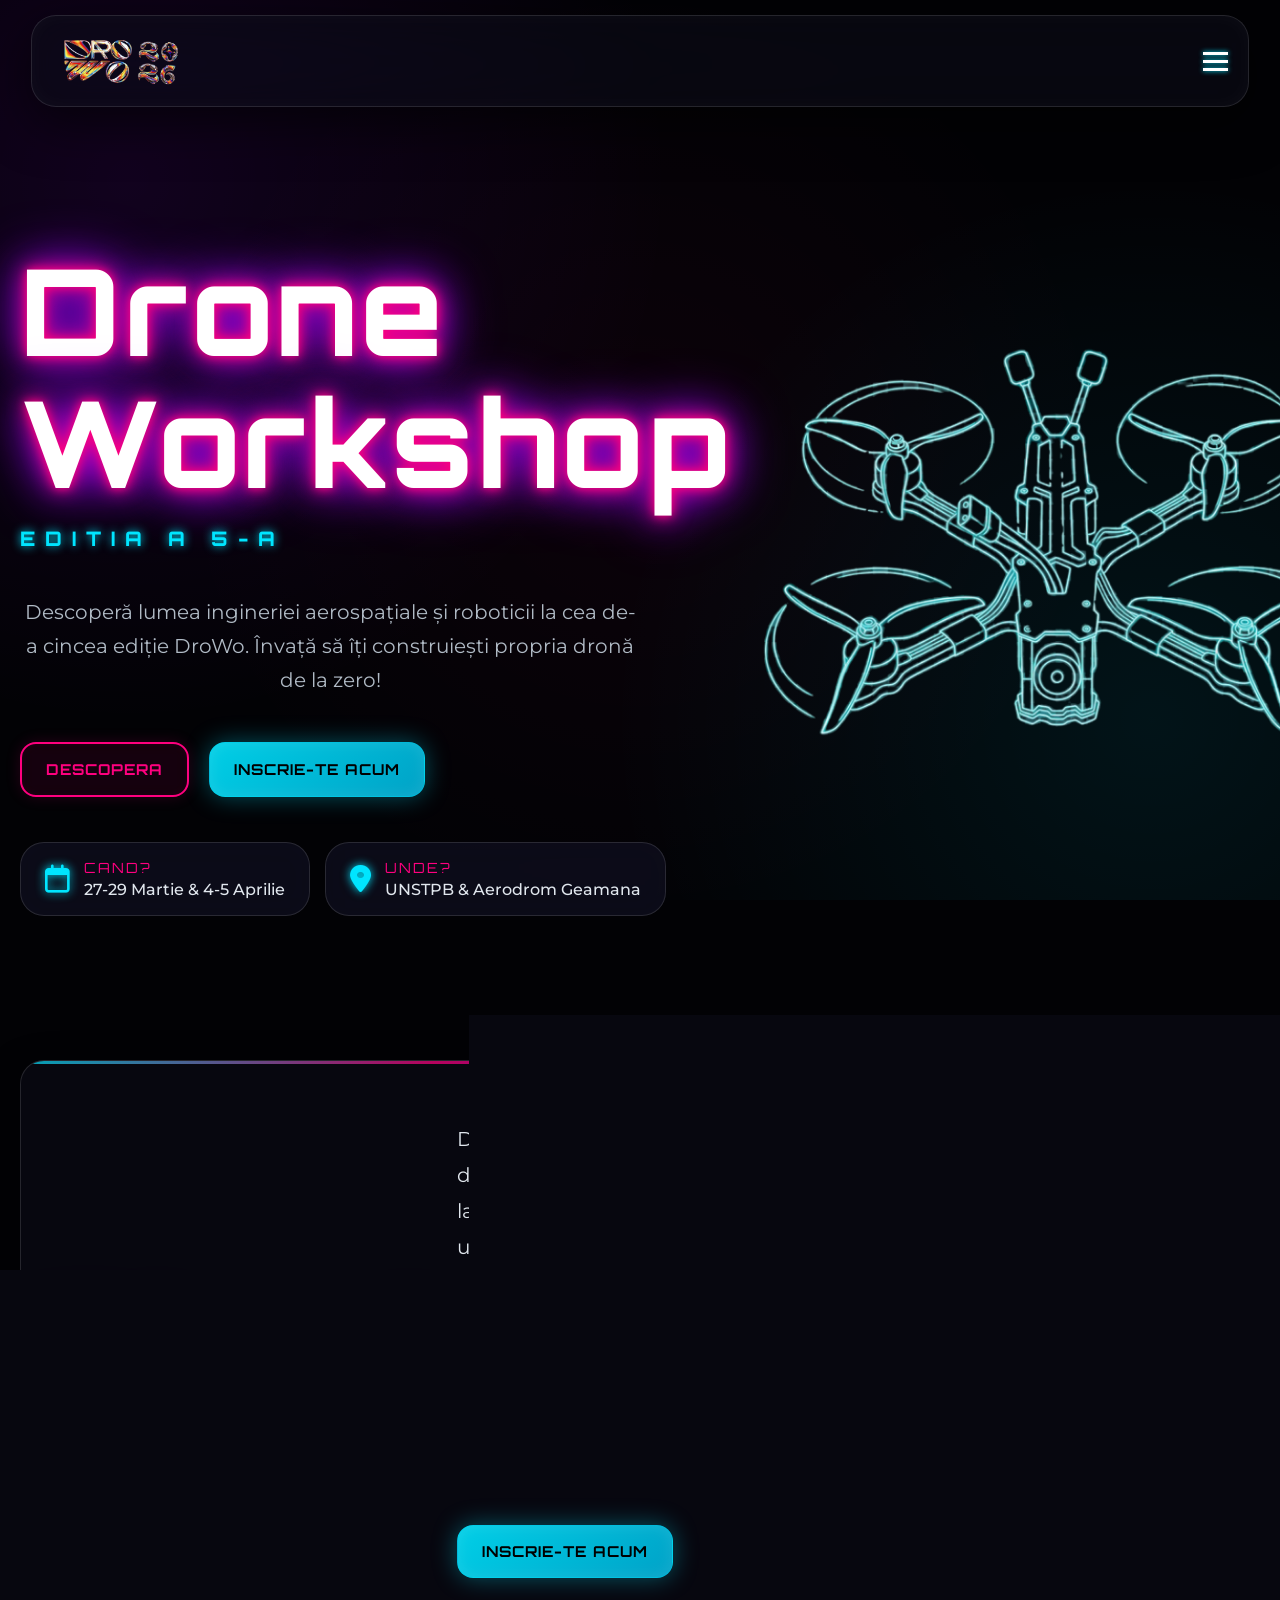
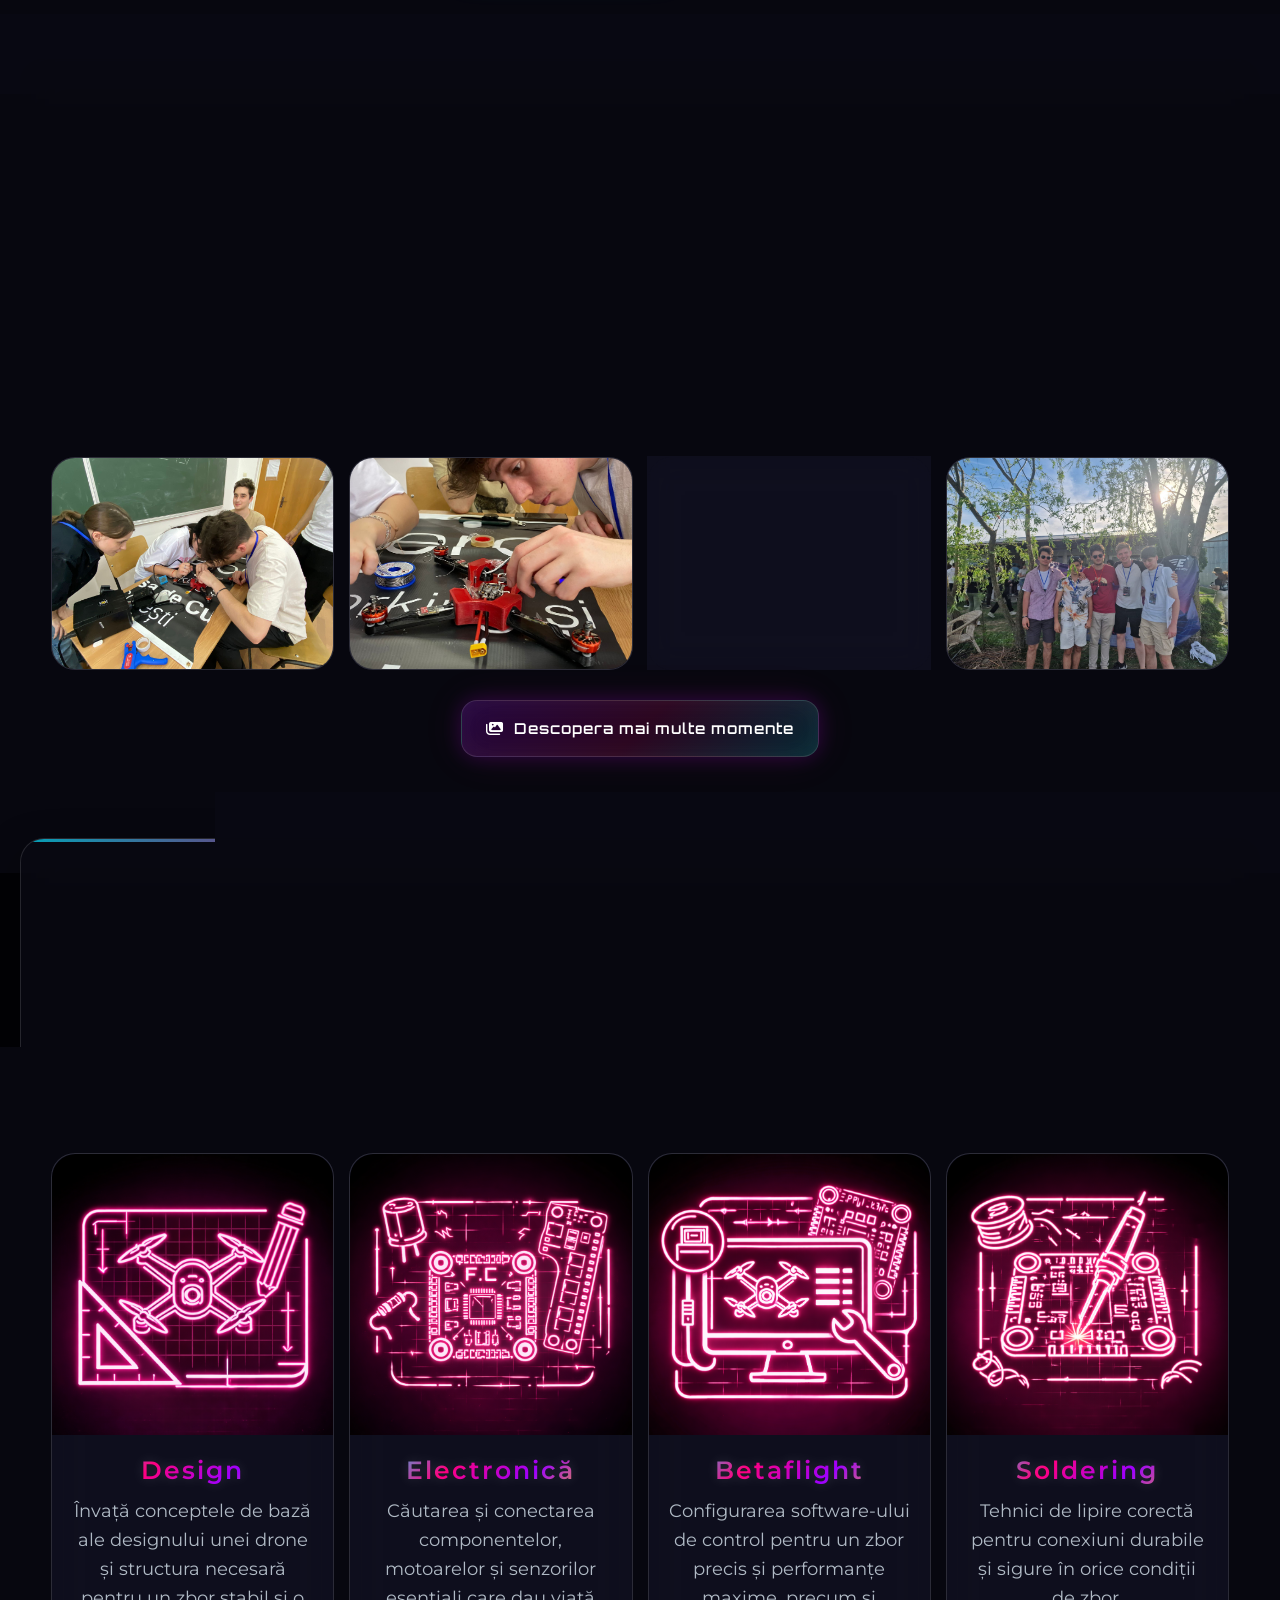
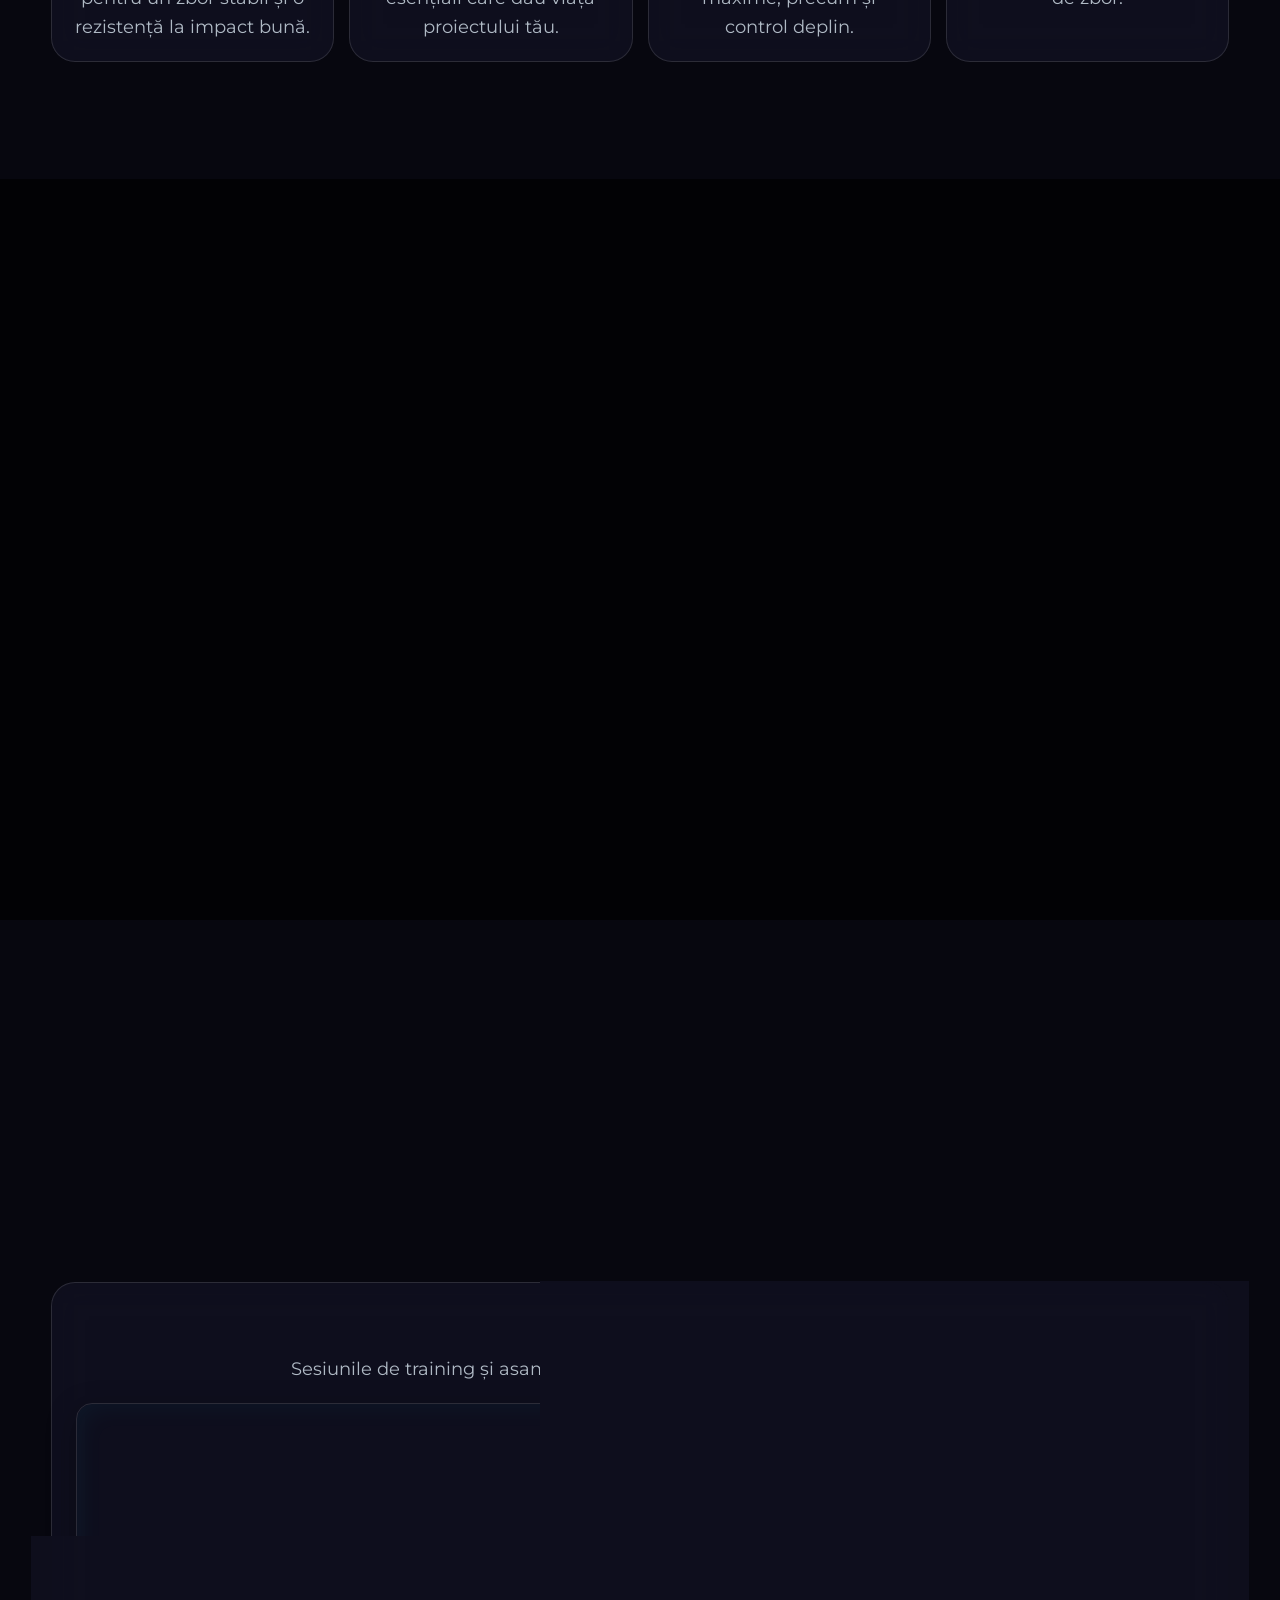
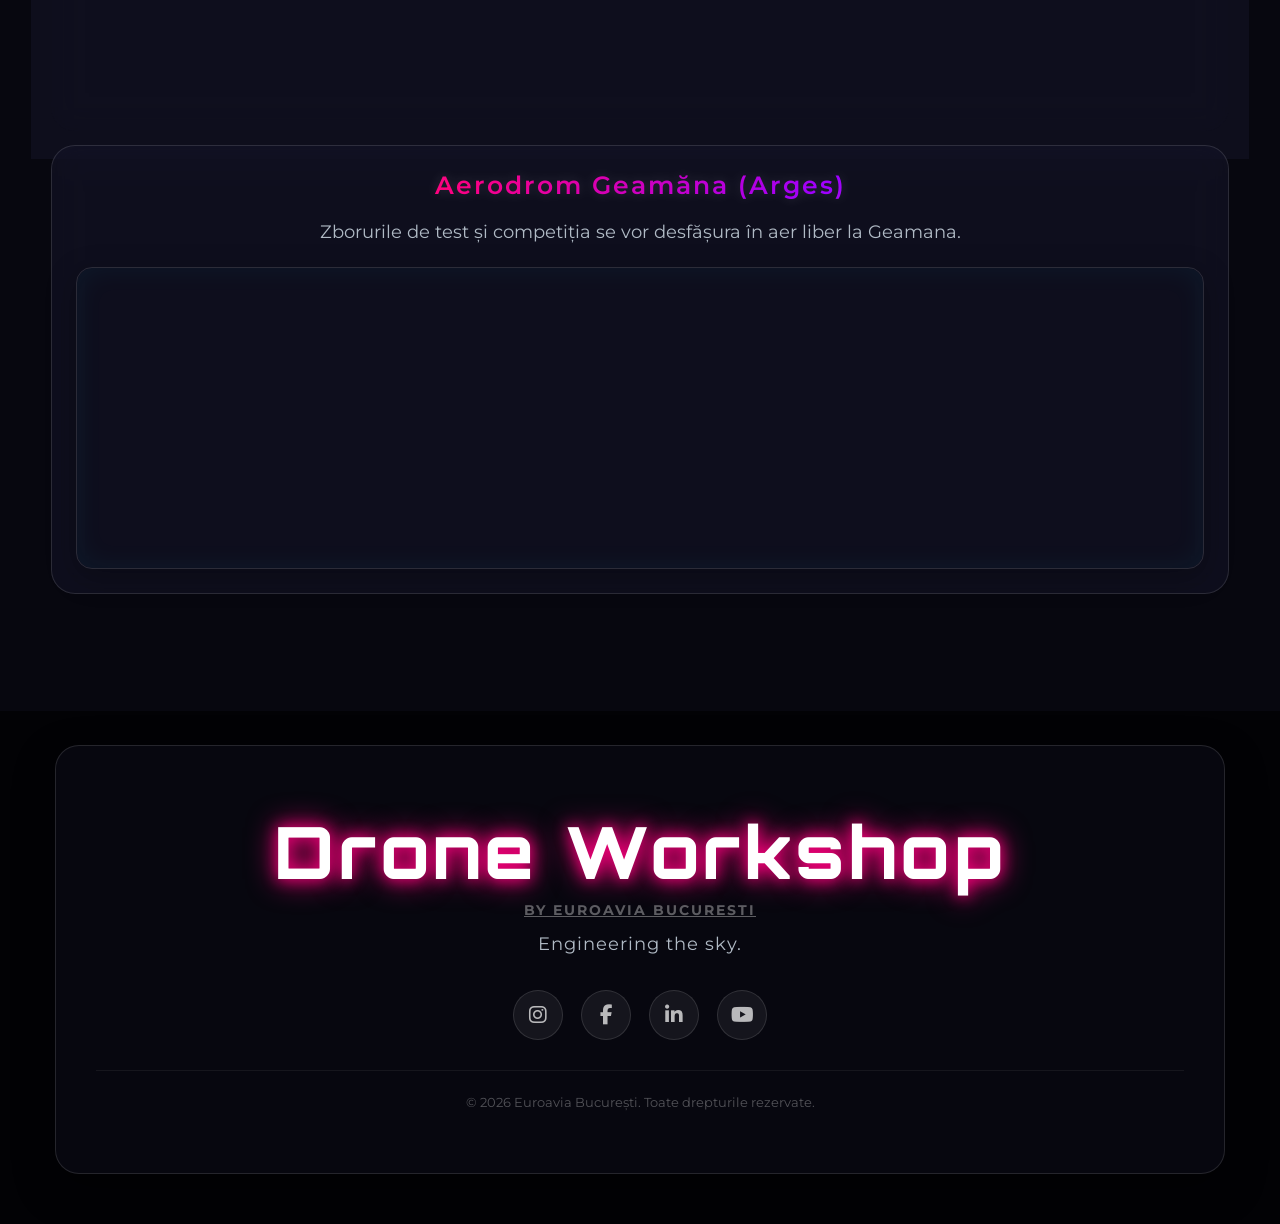
==== index.html @ 9f547050 "Landing page design touch-ups, added new gallery page, completed with images and current logo." ====
<!DOCTYPE html>
<html lang="ro">

<head>
    <meta charset="UTF-8">
    <meta name="viewport" content="width=device-width, initial-scale=1.0">
    <title>Drone Workshop 2026</title>
    <link rel="icon" type="image/png" href="images/Logo.svg">
    <meta name="description"
        content="DroWo 2026 — Cea de-a 5-a ediție a Drone Workshop by Euroavia București. Construiește-ți propria dronă!">
    <!-- Fonts -->
    <link rel="preconnect" href="https://fonts.googleapis.com">
    <link rel="preconnect" href="https://fonts.gstatic.com" crossorigin>
    <link
        href="https://fonts.googleapis.com/css2?family=Montserrat:wght@400;500;600;700&family=Orbitron:wght@400;700&display=swap"
        rel="stylesheet">
    <link href="https://fonts.cdnfonts.com/css/neoncity-script" rel="stylesheet">
    <!-- Font Awesome for social icons -->
    <link rel="stylesheet" href="https://cdnjs.cloudflare.com/ajax/libs/font-awesome/6.5.1/css/all.min.css">
    <link rel="stylesheet" href="stil.css">
</head>

<body>
    <header class="header-fix">
        <div class="container-header">
            <a href="/" class="logo-link">
                <img src="images/Logo.svg" alt="logo" class="logo-img">
            </a>

            <div class="menu-toggle" id="mobile-menu">
                <span class="bar"></span>
                <span class="bar"></span>
                <span class="bar"></span>
            </div>

            <nav class="nav-container nav-right">
                <a href="#about" class="nav-btn">About</a>
                <a href="/gallery" class="nav-btn">Galerie</a>
                <a href="#training" class="nav-btn">Trainings</a>
                <a href="#faq" class="nav-btn">FAQ</a>
                <a href="/login.html" class="btn-login">Înscrie-te</a>
            </nav>
        </div>
    </header>

    <!-- 1. Hero -->
    <section id="home" class="hero-section hero-full-bleed">
        <div class="hero-content">
            <h1 class="neon-text">Drone Workshop <span class="edition">editia a 5-a</span>
            </h1>
            <p class="hero-desc">Descoperă lumea ingineriei aerospațiale și roboticii la cea de-a cincea ediție
                DroWo. Învață să îți construiești propria dronă de la zero!</p>
            <div class="hero-btns">
                <a href="#about" class="btn-outline">DESCOPERA</a>
                <a href="#register" class="btn-neon">INSCRIE-TE ACUM</a>
                <section class="info-strip" style="margin-top: 25px; justify-content: flex-start; padding: 0;">
                    <div class="info-item glass-pod">
                        <i class="fa-regular fa-calendar"></i>
                        <div class="info-text">
                            <span class="label">CAND?</span>
                            <span class="value">27-29 Martie & 4-5 Aprilie</span>
                        </div>
                    </div>
                    <div class="info-item glass-pod">
                        <i class="fa-solid fa-location-dot"></i>
                        <div class="info-text">
                            <span class="label">UNDE?</span>
                            <span class="value">UNSTPB & Aerodrom Geamana</span>
                        </div>
                    </div>
                </section>
            </div>
            <!-- Move info-strip here -->

        </div>
        <div class="hero-visual">
            <div class="drone-neon-sketch">
                <img src="images/drone_neon_outline.png" alt="Drone Sketch" class="neon-img hero-img-custom">
            </div>
        </div>
    </section>

    <main class="content-wrapper">

        <!-- ABOUT -->
        <section id="about" class="section glass-card hidden-section" style="text-align: left;">
            <div class="about-flex" style="align-items: center;">
                <div class="about-title-side"
                    style="flex: 1; min-width: 300px; display: flex; flex-direction: column; justify-content: center; align-items: center; text-align: center; padding: 20px 0px;">
                    <h1 class="neon-title" style="text-align: center; margin-bottom: 0px;">About</h1>
                    <h2
                        style="font-family: 'Montserrat', sans-serif; color: var(--neon-pink); font-size: 28px; font-weight: 300; letter-spacing: 2px; text-transform: uppercase; margin-top: -30px; text-align: center; text-shadow: 0 0 8px rgba(255, 0, 127, 0.8), 0 0 16px rgba(255, 0, 127, 0.4);">
                        Drone Workshop</h2>
                </div>
                <div class="about-content" style="flex: 2; text-align: left;">
                    <p style="text-align: left;">Drone Workshop (DroWo) este un workshop destinat studenților dornici să
                        descopere noi pasiuni în
                        domeniul
                        ingineriei robotice și aerospațiale. Suntem la <strong>a 5-a ediție</strong> a acestui eveniment
                        care a început în 2021, și dorim sa oferim un nou set de cunoștințe și experiențe din domeniul
                        ingineriei robotice și aerospațiale.</p>
                    <p style="text-align: left;">Punem accent pe construcția de drone proprii, de agrement, oferind
                        participanților o experiență
                        practică directă și interactivă.</p>
                    <p style="text-align: left;">Alatură-te ediției a 5-a a DroWo și descoperă noi pasiuni și hobby-uri,
                        sau perfecționează-le pe
                        cele deja existente!</p>
                    <div class="about-action" style="margin-top: 40px; text-align: left;">
                        <a href="#register" class="btn-neon">INSCRIE-TE ACUM</a>
                    </div>
                </div>
            </div>
        </section>

        <!-- GALERIE FOTO -->
        <section id="galerie" class="section">
            <h1 class="neon-title" style="margin-bottom: 5px;">Galerie Foto</h1>
            <p style="margin-top: 5px; margin-bottom: 30px;">Câteva momente din edițiile trecute ale Drone Workshop, ce
                surprind vibe-ul evenimentului și a participanților din fiecare an.</p>
            <div class="gallery-preview">
                <div class="gallery-grid">
                    <div class="gallery-item glass-pod">
                        <img src="gallery/gallery/WhatsApp Image 2026-03-05 at 18.55.15 (1).jpeg" alt="DroWo Moment 1">
                    </div>
                    <div class="gallery-item glass-pod">
                        <img src="gallery/gallery/WhatsApp Image 2026-03-05 at 18.55.16.jpeg" alt="DroWo Moment 2">
                    </div>
                    <div class="gallery-item glass-pod">
                        <img src="gallery/gallery/WhatsApp Image 2026-03-05 at 18.55.35.jpeg" alt="DroWo Moment 3">
                    </div>
                    <div class="gallery-item glass-pod">
                        <img src="gallery/gallery/WhatsApp Image 2026-03-05 at 18.55.54.jpeg" alt="DroWo Moment 4">
                    </div>
                </div>
                <div class="gallery-action">
                    <a href="/gallery" class="btn-glass"><i class="fa-solid fa-images"></i> Descopera mai multe
                        momente</a>
                </div>
            </div>
        </section>

        <!-- TRAINING -->
        <section id="training" class="section">
            <h1 class="neon-title">Trainings</h1>
            <div class="training-cards">
                <div class="card glass-pod">
                    <img src="trainings/design-bg.png" alt="Design" class="card-img">
                    <div class="card-body">
                        <h3 class="card-title">Design</h3>
                        <p>Învață conceptele de bază ale designului unei drone și structura necesară pentru un zbor
                            stabil și o rezistență la impact bună.</p>
                    </div>
                </div>
                <div class="card glass-pod">
                    <img src="trainings/electronics-bg.png" alt="Electronică" class="card-img">
                    <div class="card-body">
                        <h3 class="card-title">Electronică</h3>
                        <p>Căutarea și conectarea componentelor, motoarelor și senzorilor esențiali care dau viață
                            proiectului tău.
                        </p>
                    </div>
                </div>
                <div class="card glass-pod">
                    <img src="trainings/betaflight-bg.png" alt="Software" class="card-img">
                    <div class="card-body">
                        <h3 class="card-title">Betaflight</h3>
                        <p>Configurarea software-ului de control pentru un zbor precis și performanțe maxime, precum și
                            control deplin.</p>
                    </div>
                </div>
                <div class="card glass-pod">
                    <img src="trainings/soldering-bg.png" alt="Soldering" class="card-img">
                    <div class="card-body">
                        <h3 class="card-title">Soldering</h3>
                        <p>Tehnici de lipire corectă pentru conexiuni durabile și sigure în orice condiții de zbor.</p>
                    </div>
                </div>
            </div>
        </section>

        <!-- FAQ -->
        <section id="faq" class="section">
            <h1 class="neon-title">FAQ</h1>
            <div class="faq-container">
                <div class="faq-pod glass-pod">
                    <details>
                        <summary>În ce constă Drone Workshop?</summary>
                        <div class="faq-content">Este un eveniment studențesc unde înveți să asamblezi, configurezi și
                            să zbori propria dronă FPV. Îmbină cunoștințe esențiale de robotică, electronică, precum și
                            structură și design, într-un
                            proiect practic și interactiv.</div>
                    </details>
                </div>
                <div class="faq-pod glass-pod">
                    <details>
                        <summary>Cine poate participa?</summary>
                        <div class="faq-content">Orice student poate participa la Drone Workshop, din orice facultate.
                        </div>
                    </details>
                </div>
                <div class="faq-pod glass-pod">
                    <details>
                        <summary>Ce nivel de experiență tehnică este necesar?</summary>
                        <div class="faq-content">Nu este necesară experiență prealabilă. Trainerii noștri te vor ghida
                            pas cu pas.</div>
                    </details>
                </div>
                <div class="faq-pod glass-pod">
                    <details>
                        <summary>Ce vom face la eveniment?</summary>
                        <div class="faq-content">Vom avea sesiuni de training teoretic, asamblare practică și sesiuni de
                            zbor outdoor.</div>
                    </details>
                </div>
                <div class="faq-pod glass-pod">
                    <details>
                        <summary>Cum vor fi premiate echipele?</summary>
                        <div class="faq-content">Echipele vor fi evaluate pe baza performanței dronei și a abilităților
                            de zbor în concursul final.</div>
                    </details>
                </div>
                <div class="faq-pod glass-pod">
                    <details>
                        <summary>Când se ține?</summary>
                        <div class="faq-content">Ediția a 5-a va avea loc în weekend-ul 27-29 martie 2026, și weekend-ul
                            4-5 aprilie 2026.</div>
                    </details>
                </div>
            </div>
        </section>

        <!-- LOCATIE -->
        <section id="locatie" class="section">
            <h1 class="neon-title">Locatie</h1>
            <div class="location-grid">
                <div class="location-card glass-pod">
                    <h3 class="card-title-location">UNSTPB</h3>
                    <p>Sesiunile de training și asamblare vor avea loc în cadrul campusului UNSTPB.</p>
                    <div class="iframe-wrapper">
                        <iframe
                            src="https://www.google.com/maps/embed?pb=!1m18!1m12!1m3!1d2848.734699423751!2d26.049863!3d44.43860399999999!2m3!1f0!2f0!3f0!3m2!1i1024!2i768!4f13.1!3m3!1m2!1s0x40b201ea132d5141%3A0xf5d5aecb94fa6dc7!2sNational%20University%20of%20Science%20and%20Technology%20POLITEHNICA%20Bucharest!5e0!3m2!1sen!2sro!4v1773241894123!5m2!1sen!2sro"
                            width="100%" height="300" allowfullscreen="" loading="lazy"></iframe>
                    </div>
                </div>
                <div class="location-card glass-pod">
                    <h3 class="card-title-location">Aerodrom Geamăna (Arges)</h3>
                    <p>Zborurile de test și competiția se vor desfășura în aer liber la Geamana.</p>
                    <div class="iframe-wrapper">
                        <iframe
                            src="https://www.google.com/maps/embed?pb=!1m18!1m12!1m3!1d2830.2461052686235!2d24.889904176579!3d44.81655067641679!2m3!1f0!2f0!3f0!3m2!1i1024!2i768!4f13.1!3m3!1m2!1s0x40b2bd2cad60cd79%3A0x8b9e5010980d441f!2sAerodromul%20Geam%C4%83na!5e0!3m2!1sen!2sro!4v1773241950864!5m2!1sen!2sro"
                            width="100%" height="300" allowfullscreen="" loading="lazy"></iframe>
                    </div>
                </div>
            </div>
        </section>

        <!-- SPONSORI -->
        <section id="sponsori" class="section" style="display: none;">
            <h1 class="neon-title">Sponsori si Parteneri</h1>
            <div class="sponsor-grid">
                <a href="https://example.com" target="_blank" class="sponsor-card glass-pod">
                    <img src="https://via.placeholder.com/160x90/0a0a14/ff007f?text=Logo+1" alt="Sponsor 1"
                        class="sponsor-logo">
                    <span class="sponsor-name">Sponsor Platinum</span>
                </a>
                <a href="https://example.com" target="_blank" class="sponsor-card glass-pod">
                    <img src="https://via.placeholder.com/160x90/0a0a14/00e5ff?text=Logo+2" alt="Sponsor 2"
                        class="sponsor-logo">
                    <span class="sponsor-name">Sponsor Gold</span>
                </a>
                <a href="https://example.com" target="_blank" class="sponsor-card glass-pod">
                    <img src="https://via.placeholder.com/160x90/0a0a14/9d00ff?text=Logo+3" alt="Sponsor 3"
                        class="sponsor-logo">
                    <span class="sponsor-name">Sponsor Silver 1</span>
                </a>
                <a href="https://example.com" target="_blank" class="sponsor-card glass-pod">
                    <img src="https://via.placeholder.com/160x90/0a0a14/ffcc00?text=Logo+4" alt="Sponsor 4"
                        class="sponsor-logo">
                    <span class="sponsor-name">Sponsor Silver 2</span>
                </a>
                <a href="https://example.com" target="_blank" class="sponsor-card glass-pod">
                    <img src="https://via.placeholder.com/160x90/0a0a14/ff007f?text=Logo+5" alt="Sponsor 5"
                        class="sponsor-logo">
                    <span class="sponsor-name">Sponsor Silver 3</span>
                </a>
            </div>
        </section>
    </main>

    <footer class="footer-glass">
        <div class="footer-content">
            <div class="footer-logo">
                <div class="footer-title-wrapper">
                    <h2 class="cursive-neon">Drone Workshop</h2>
                    <a href="https://euroavia-bucuresti.ro/" target="_blank" class="by-euroavia">by Euroavia
                        Bucuresti</a>
                </div>
                <p>Engineering the sky.</p>
            </div>
            <div class="footer-socials">
                <a href="https://www.instagram.com/euroavia_bucuresti/" target="_blank" class="social-icon"
                    aria-label="Instagram">
                    <i class="fa-brands fa-instagram"></i>
                </a>
                <a href="https://www.facebook.com/euroavia.bucuresti" target="_blank" class="social-icon"
                    aria-label="Facebook">
                    <i class="fa-brands fa-facebook-f"></i>
                </a>
                <a href="https://www.linkedin.com/company/euroavia-bucure%C8%99ti/" target="_blank" class="social-icon"
                    aria-label="LinkedIn">
                    <i class="fa-brands fa-linkedin-in"></i>
                </a>
                <a href="https://www.youtube.com/@euroaviabucuresti" target="_blank" class="social-icon"
                    aria-label="YouTube">
                    <i class="fa-brands fa-youtube"></i>
                </a>
            </div>
            <div class="footer-copyright">
                <p>&copy; 2026 Euroavia București. Toate drepturile rezervate.</p>
            </div>
        </div>
    </footer>

    <script>
        // --- BURGER MENU LOGIC ---
        const menuBtn = document.querySelector('#mobile-menu');
        const navContainer = document.querySelector('.nav-container');

        menuBtn.addEventListener('click', () => {
            menuBtn.classList.toggle('is-active');
            navContainer.classList.toggle('active');
        });

        // Închidere meniu la click pe link
        document.querySelectorAll('.nav-container a').forEach(link => {
            link.addEventListener('click', () => {
                menuBtn.classList.remove('is-active');
                navContainer.classList.remove('active');
            });
        });

        // --- CUSTOM SMOOTH SCROLL ---
        document.querySelectorAll('a[href^="#"]').forEach(anchor => {
            anchor.addEventListener('click', function (e) {
                const targetId = this.getAttribute('href');
                const targetElement = document.querySelector(targetId);
                if (targetElement) {
                    e.preventDefault();
                    const headerOffset = 100;
                    const elementPosition = targetElement.getBoundingClientRect().top;
                    const offsetPosition = elementPosition + window.pageYOffset - headerOffset;
                    window.scrollTo({ top: offsetPosition, behavior: 'smooth' });
                }
            });
        });

        // --- DOMCONTENTLOADED EFFECTS ---
        document.addEventListener('DOMContentLoaded', () => {
            const sections = document.querySelectorAll('.section');
            sections.forEach(sec => sec.classList.add('hidden-section'));

            const observer = new IntersectionObserver((entries) => {
                entries.forEach(entry => {
                    if (entry.isIntersecting) {
                        entry.target.classList.add('visible');
                    }
                });
            }, { threshold: 0.1 });

            sections.forEach(sec => observer.observe(sec));
        });

        // --- HANDLE HASH NAVIGATION FROM OTHER PAGES ---
        window.addEventListener('load', () => {
            if (window.location.hash) {
                const targetElement = document.querySelector(window.location.hash);
                if (targetElement) {
                    setTimeout(() => {
                        const headerOffset = 100;
                        const elementPosition = targetElement.getBoundingClientRect().top;
                        const offsetPosition = elementPosition + window.pageYOffset - headerOffset;
                        window.scrollTo({ top: offsetPosition, behavior: 'smooth' });
                        // Remove hash from URL
                        history.replaceState(null, null, window.location.pathname + window.location.search);
                    }, 100);
                }
            }
        });
    </script>
</body>

</html>
---- stil.css ----
/* =============================================
   DROWO 2026 — NEON SCRIPT & GLASSMORPHISM
   ============================================= */

/* --- DESIGN TOKENS --- */
:root {
    --bg-black: #020205;
    --neon-pink: #ff007f;
    --neon-blue: #00e5ff;
    --neon-purple: #9d00ff;
    --neon-gold: #ffcc00;
    --glass-bg: rgba(10, 10, 20, 0.72);
    --glass-bg-light: rgba(20, 20, 40, 0.55);
    --glass-border: rgba(255, 255, 255, 0.12);
    --glass-border-hover: rgba(255, 255, 255, 0.25);
    --chrome-gradient: linear-gradient(135deg, #00e5ff, #ff007f, #9d00ff, #ffcc00);
    --radius-lg: 24px;
    --radius-md: 16px;
    --radius-sm: 12px;
    --transition: 0.35s cubic-bezier(0.4, 0, 0.2, 1);
}

/* --- RESET & BASE --- */
html {
    scroll-behavior: auto;
}

body {
    font-family: 'Montserrat', sans-serif;
    background: var(--bg-black);
    background-image:
        radial-gradient(circle at 10% 20%, rgba(157, 0, 255, 0.1) 0%, transparent 40%),
        radial-gradient(circle at 90% 80%, rgba(0, 229, 255, 0.08) 0%, transparent 40%),
        radial-gradient(circle at 50% 50%, rgba(255, 0, 127, 0.04) 0%, transparent 60%);
    background-attachment: fixed;
    margin: 0;
    padding-top: 100px;
    color: #e0e6ed;
    overflow-x: hidden;
    min-height: 100vh;
    text-align: center;
}

/* =============================================
   TYPOGRAPHY — NEONCITY SCRIPT TITLES
   ============================================= */
h1,
.neon-title,
.cursive-neon {
    font-family: 'NEONCITY Script', 'Orbitron', sans-serif;
    font-weight: 800;
    text-transform: none;
    text-align: center;
    letter-spacing: 3px;
}

h3,
.card-title {
    font-family: 'Montserrat', sans-serif;
    font-weight: 600;
    text-align: center;
    letter-spacing: 2px;
}

h3,
.card-title-location {
    font-family: 'Montserrat', sans-serif;
    font-weight: 600;
    text-align: center;
    letter-spacing: 2px;
}

p {
    font-family: 'Montserrat', sans-serif;
    line-height: 1.7;
    text-align: center;
}

.neon-text {
    font-size: 120px;
    color: #fff;
    text-shadow:
        0 0 10px var(--neon-pink),
        0 0 20px var(--neon-pink),
        0 0 40px var(--neon-purple),
        0 0 60px var(--neon-purple);
    margin-bottom: 25px;
    line-height: 1.1;
    text-align: left;
    letter-spacing: 4px;
}

.edition {
    display: block;
    font-family: 'Orbitron', sans-serif;
    font-size: 20px;
    letter-spacing: 10px;
    text-transform: uppercase;
    color: var(--neon-blue);
    text-shadow: 0 0 10px var(--neon-blue);
    margin-top: 20px;
}

.hero-date-place {
    display: block;
    font-family: 'Montserrat', sans-serif;
    font-size: 22px;
    font-weight: 500;
    color: #e0e6ed;
    letter-spacing: 2px;
    margin-top: 15px;
    text-shadow: 0 0 5px rgba(255, 255, 255, 0.4);
}

.neon-title {
    font-size: 120px;
    color: #fff;
    text-shadow:
        0 0 10px var(--neon-pink),
        0 0 20px var(--neon-pink),
        0 0 40px var(--neon-purple),
        0 0 60px var(--neon-purple);
    margin-bottom: 25px;
    letter-spacing: 4px;
}

.gallery-title {
    font-size: 180px;
}

/* =============================================
   FLOATING NAVBAR
   ============================================= */
.header-fix {
    position: fixed;
    top: 15px;
    left: 50%;
    transform: translateX(-50%);
    width: 95%;
    max-width: 1400px;
    background: var(--glass-bg);
    backdrop-filter: blur(25px) saturate(200%);
    -webkit-backdrop-filter: blur(25px) saturate(200%);
    border: 1px solid var(--glass-border);
    border-radius: 25px;
    z-index: 1001;
    height: 80px;
    display: flex;
    align-items: center;
    box-shadow:
        0 15px 50px rgba(0, 0, 0, 0.6),
        inset 0 0 20px rgba(255, 255, 255, 0.03);
}

.container-header {
    width: 100%;
    padding: 0 50px;
    display: flex;
    justify-content: space-between;
    align-items: center;
    position: relative;
    box-sizing: border-box;
}

.nav-container {
    display: flex;
    gap: 40px;
    align-items: center;
    justify-content: flex-end;
}

.logo-link {
    display: flex;
    align-items: center;
    z-index: 1006;
}

.logo-img {
    height: 80px;
    transition: var(--transition);
}

.logo-link:hover .logo-img {
    filter: drop-shadow(0 0 10px rgba(255, 255, 255, 0.5));
}

.nav-container a {
    text-decoration: none;
    font-family: 'Montserrat', sans-serif;
    font-size: 18px;
    font-weight: 500;
    letter-spacing: 1px;
    text-transform: uppercase;
    transition: var(--transition);
}

.nav-container a.nav-btn {
    color: #fff;
    text-shadow:
        0 0 8px var(--neon-pink),
        0 0 15px var(--neon-pink),
        0 0 25px var(--neon-purple);
}

.nav-container a.nav-btn:hover {
    color: #fff;
    text-shadow:
        0 0 10px var(--neon-pink),
        0 0 20px var(--neon-pink),
        0 0 35px var(--neon-purple),
        0 0 50px var(--neon-purple);
}

.btn-login {
    background: rgba(255, 255, 255, 0.1);
    color: #fff !important;
    padding: 10px 24px;
    border: 1px solid rgba(255, 255, 255, 0.6);
    border-radius: var(--radius-sm);
    box-shadow: 0 0 10px rgba(255, 255, 255, 0.3);
}

.btn-login:hover {
    background: rgba(255, 255, 255, 0.2);
    box-shadow: 0 0 20px rgba(255, 255, 255, 0.8), inset 0 0 10px rgba(255, 255, 255, 0.4);
}

/* =============================================
   CONTENT WRAPPER
   ============================================= */
.content-wrapper {
    max-width: 1550px;
    margin: 0 auto;
    padding: 20px;
}

/* =============================================
   SECTION — GLASS BASE
   ============================================= */
.section {
    padding: 40px 30px;
    margin-bottom: 40px;
    background: var(--glass-bg);
    backdrop-filter: blur(20px);
    border: 1px solid var(--glass-border);
    border-radius: 24px;
    box-shadow: 0 15px 40px rgba(0, 0, 0, 0.4);
    position: relative;
    overflow: hidden;
    text-align: center;
}

.section p {
    font-size: 20px;
    line-height: 1.8;
}

.section::before {
    content: '';
    position: absolute;
    top: 0;
    left: 0;
    width: 100%;
    height: 3px;
    background: var(--chrome-gradient);
    opacity: 0.7;
}

/* =============================================
   GLASS POD — REUSABLE COMPONENT
   ============================================= */
.glass-pod {
    background: var(--glass-bg-light);
    backdrop-filter: blur(16px);
    -webkit-backdrop-filter: blur(16px);
    border: 1px solid var(--glass-border);
    border-radius: var(--radius-lg);
    transition: var(--transition);
}

.glass-pod:hover {
    border-color: var(--glass-border-hover);
    box-shadow: 0 12px 40px rgba(0, 0, 0, 0.4);
    transform: translateY(-4px);
}

/* =============================================
   HERO SECTION
   ============================================= */
.hero-section {
    display: flex;
    align-items: stretch;
    justify-content: space-between;
    min-height: 100vh;
    padding: 0 20px;
    gap: 40px;
    margin-bottom: 40px;
    background: none;
    border: none;
    box-shadow: none;
    backdrop-filter: none;
}

#gallery-hero {

    min-height: 50vh;
    padding-top: 30px;
    padding-bottom: 100px;
    margin-bottom: 0px;
}

.hero-full-bleed {
    padding-left: max(20px, calc((100vw - 1550px) / 2 + 20px));
    padding-right: 0;
    max-width: 100vw;
    box-sizing: border-box;
    overflow: visible;
}

.hero-full-bleed .hero-content {
    flex: 1;
    max-width: 750px;
    display: flex;
    flex-direction: column;
    justify-content: center;
}

.hero-full-bleed .hero-visual {
    flex: 1;
    display: flex;
    justify-content: center;
    align-items: center;
}

.hero-content {
    text-align: left;
}

.hero-desc {
    font-size: 20px;
    color: #b0bac5;
    margin-bottom: 45px;
    max-width: 620px;
    line-height: 1.7;
}

.hero-visual {
    flex-shrink: 0;
}

.drone-neon-sketch {
    width: 100%;
    height: 100%;
}

.neon-img,
.glass-img {
    max-width: 100%;
    border-radius: var(--radius-lg);
    border: 1px solid var(--glass-border);
    box-shadow: 0 10px 40px rgba(0, 0, 0, 0.5);
}

.hero-img-custom {
    width: 100%;
    max-width: none;
    height: 100%;
    object-fit: contain;
    object-position: right center;
    border: none;
    box-shadow: none;
    background: transparent;
    transform: scale(1.15) translateX(5%);
    transition: var(--transition);
}

.hero-btns {
    display: flex;
    gap: 20px;
    flex-wrap: wrap;
}

/* =============================================
   BUTTONS — GLASS EFFECTS
   ============================================= */
.btn-neon {
    display: inline-flex;
    align-items: center;
    gap: 8px;
    text-decoration: none;
    background: linear-gradient(135deg, rgba(0, 229, 255, 0.9), rgba(0, 180, 220, 0.9));
    color: #000;
    padding: 16px 24px;
    border-radius: var(--radius-md);
    font-family: 'Orbitron', sans-serif;
    font-weight: 700;
    font-size: 15px;
    letter-spacing: 1px;
    backdrop-filter: blur(10px);
    border: 1px solid rgba(0, 229, 255, 0.3);
    box-shadow:
        0 0 25px rgba(0, 229, 255, 0.35),
        inset 0 0 15px rgba(255, 255, 255, 0.1);
    transition: var(--transition);
    cursor: pointer;
    position: relative;
    overflow: hidden;
}

.btn-neon::before {
    content: '';
    position: absolute;
    top: 0;
    left: -100%;
    width: 100%;
    height: 100%;
    background: linear-gradient(90deg, transparent, rgba(255, 255, 255, 0.2), transparent);
    transition: 0.6s;
}

.btn-neon:hover::before {
    left: 100%;
}

.btn-neon:hover {
    transform: translateY(-3px) scale(1.03);
    box-shadow:
        0 0 40px rgba(0, 229, 255, 0.5),
        0 0 80px rgba(0, 229, 255, 0.2),
        inset 0 0 20px rgba(255, 255, 255, 0.15);
}

.btn-outline {
    display: inline-flex;
    align-items: center;
    gap: 8px;
    text-decoration: none;
    background: rgba(255, 0, 127, 0.08);
    border: 2px solid var(--neon-pink);
    color: var(--neon-pink);
    padding: 16px 24px;
    border-radius: var(--radius-md);
    font-family: 'Orbitron', sans-serif;
    font-weight: 700;
    font-size: 15px;
    letter-spacing: 1px;
    backdrop-filter: blur(10px);
    box-shadow:
        0 0 15px rgba(255, 0, 127, 0.15),
        inset 0 0 10px rgba(255, 0, 127, 0.05);
    transition: var(--transition);
    cursor: pointer;
    position: relative;
    overflow: hidden;
}

.btn-outline::before {
    content: '';
    position: absolute;
    top: 0;
    left: -100%;
    width: 100%;
    height: 100%;
    background: linear-gradient(90deg, transparent, rgba(255, 255, 255, 0.15), transparent);
    transition: 0.6s;
}

.btn-outline:hover::before {
    left: 100%;
}

.btn-outline:hover {
    background: rgba(255, 0, 127, 0.18);
    transform: translateY(-3px) scale(1.03);
    box-shadow:
        0 0 30px rgba(255, 0, 127, 0.35),
        0 0 60px rgba(255, 0, 127, 0.15),
        inset 0 0 15px rgba(255, 0, 127, 0.1);
}

/* "Descoperă mai multe momente" — FEATURED glass button */
.btn-glass {
    display: inline-flex;
    align-items: center;
    gap: 10px;
    text-decoration: none;
    background: linear-gradient(135deg, rgba(157, 0, 255, 0.2), rgba(255, 0, 127, 0.15), rgba(0, 229, 255, 0.15));
    color: #fff;
    padding: 18px 24px;
    border-radius: var(--radius-md);
    font-family: 'Orbitron', sans-serif;
    font-weight: 600;
    font-size: 15px;
    letter-spacing: 1px;
    backdrop-filter: blur(20px);
    -webkit-backdrop-filter: blur(20px);
    border: 1px solid rgba(255, 255, 255, 0.15);
    box-shadow:
        0 0 20px rgba(157, 0, 255, 0.2),
        0 0 40px rgba(255, 0, 127, 0.1),
        inset 0 0 25px rgba(255, 255, 255, 0.06);
    transition: var(--transition);
    cursor: pointer;
    position: relative;
    overflow: hidden;
}

.btn-glass::before {
    content: '';
    position: absolute;
    top: 0;
    left: -100%;
    width: 100%;
    height: 100%;
    background: linear-gradient(90deg, transparent, rgba(255, 255, 255, 0.1), transparent);
    transition: 0.6s;
}

.btn-glass:hover::before {
    left: 100%;
}

.btn-glass:hover {
    transform: translateY(-4px) scale(1.04);
    border-color: rgba(255, 255, 255, 0.3);
    box-shadow:
        0 0 35px rgba(157, 0, 255, 0.4),
        0 0 70px rgba(255, 0, 127, 0.2),
        0 15px 40px rgba(0, 0, 0, 0.3),
        inset 0 0 30px rgba(255, 255, 255, 0.08);
    text-shadow: 0 0 10px rgba(255, 255, 255, 0.3);
}

/* =============================================
   INFO STRIP (DATE & LOCATION)
   ============================================= */
.info-strip {
    display: flex;
    justify-content: center;
    gap: 15px;
    padding: 0 15px;
    margin-bottom: 40px;
    flex-wrap: wrap;
}

.info-item {
    display: flex;
    align-items: center;
    gap: 14px;
    padding: 16px 24px;
    min-width: 240px;
}

.info-item i {
    font-size: 28px;
    color: var(--neon-blue);
    text-shadow: 0 0 10px var(--neon-blue);
}

.info-text {
    display: flex;
    flex-direction: column;
}

.info-text .label {
    font-family: 'Hastron FREE', 'Orbitron', sans-serif;
    font-size: 14px;
    color: var(--neon-pink);
    letter-spacing: 2px;
    margin-bottom: 4px;
}

.info-text .value {
    font-family: 'Montserrat', sans-serif;
    font-size: 16px;
    color: #e0e6ed;
    font-weight: 500;
}

/* =============================================
   ABOUT SECTION
   ============================================= */
.about-flex {
    display: flex;
    gap: 20px;
    align-items: center;
    flex-wrap: wrap;
}

.about-content {
    flex: 0 0 calc(50% - 10px);
    text-align: left;
}

.about-image {
    flex: 0 0 calc(50% - 10px);
    max-width: 100%;
}

.about-image img {
    width: 100%;
    border-radius: var(--radius-lg);
    border: 1px solid var(--glass-border);
    box-shadow: 0 10px 40px rgba(0, 0, 0, 0.4);
}

/* =============================================
   GALLERY
   ============================================= */
.gallery-grid {
    display: flex;
    flex-wrap: wrap;
    justify-content: center;
    gap: 15px;
    margin-bottom: 30px;
}

.gallery-item {
    overflow: hidden;
    aspect-ratio: 4/3;
    flex: 1 1 250px;
    max-width: 100%;
}

.gallery-item img {
    width: 100%;
    height: 100%;
    object-fit: cover;
    display: block;
    transition: var(--transition);
}

.gallery-item:hover img {
    transform: scale(1.06);
}

.gallery-action {
    text-align: center;
    margin-top: 30px;
}

/* =============================================
   TRAINING CARDS
   ============================================= */
.training-cards {
    display: flex;
    flex-wrap: wrap;
    justify-content: center;
    gap: 15px;
}

.card {
    overflow: hidden;
    display: flex;
    flex-direction: column;
    flex: 1 1 250px;
    max-width: 100%;
}

.card-img {
    width: 100%;
    height: auto;
    aspect-ratio: 1 / 1;
    object-fit: cover;
    display: block;
    border-radius: var(--radius-lg) var(--radius-lg) 0 0;
    transition: var(--transition);
}

.card:hover .card-img {
    transform: scale(1.04);
}

.card-body {
    padding: 20px;
    flex: 1;
}

.card-title {
    font-size: 25px;
    color: #fff;
    margin: 0 0 12px 0;
    background: var(--chrome-gradient);
    -webkit-background-clip: text;
    background-clip: text;
    -webkit-text-fill-color: transparent;
    filter: drop-shadow(0 0 6px rgba(255, 255, 255, 0.15));
}


.card-title-location {
    font-size: 25px;
    color: #fff;
    margin: 0 0 12px 0;
    background: var(--chrome-gradient);
    -webkit-background-clip: text;
    background-clip: text;
    -webkit-text-fill-color: transparent;
    filter: drop-shadow(0 0 6px rgba(255, 255, 255, 0.15));
}

.card-body p {
    font-size: 18px;
    color: #b0bac5;
    margin: 0;
    line-height: 1.6;
}

/* =============================================
   FAQ — GLASS PODS ACCORDION
   ============================================= */
.faq-container {
    display: flex;
    flex-direction: column;
    gap: 12px;
}

.faq-pod {
    padding: 0;
    overflow: hidden;
}

.faq-pod details {
    width: 100%;
}

.faq-pod summary {
    padding: 16px 24px;
    font-family: 'Montserrat', sans-serif;
    font-weight: 600;
    font-size: 19px;
    color: #fff;
    cursor: pointer;
    list-style: none;
    display: flex;
    align-items: center;
    justify-content: space-between;
    transition: var(--transition);
    position: relative;
}

.faq-pod summary::-webkit-details-marker {
    display: none;
}

.faq-pod summary::after {
    content: '+';
    font-family: 'Orbitron', sans-serif;
    font-size: 22px;
    color: var(--neon-blue);
    font-weight: 700;
    transition: var(--transition);
    text-shadow: 0 0 8px var(--neon-blue);
    flex-shrink: 0;
    margin-left: 16px;
}

.faq-pod details[open] summary::after {
    content: '−';
    color: var(--neon-pink);
    text-shadow: 0 0 8px var(--neon-pink);
    transform: rotate(180deg);
}

.faq-pod details[open] summary {
    color: var(--neon-blue);
    text-shadow: 0 0 5px rgba(0, 229, 255, 0.3);
    border-bottom: 1px solid rgba(255, 255, 255, 0.06);
}

.faq-content {
    padding: 20px 24px 20px 24px;
    font-size: 18px;
    color: #b0bac5;
    line-height: 1.7;
    text-align: left;
    animation: faqReveal 0.35s ease-out;
}

@keyframes faqReveal {
    from {
        opacity: 0;
        transform: translateY(-8px);
    }

    to {
        opacity: 1;
        transform: translateY(0);
    }
}

.faq-pod summary:hover {
    color: var(--neon-blue);
    text-shadow: 0 0 8px rgba(0, 229, 255, 0.4);
}

/* =============================================
   LOCATION CARDS & IFRAMES
   ============================================= */
.location-grid {
    display: flex;
    flex-wrap: wrap;
    justify-content: center;
    gap: 15px;
}

.location-card {
    flex: 1 1 calc(50% - 15px);
    min-width: calc(50% - 15px);
    padding: 24px;
}

.location-card h3 {
    margin-top: 0;
}

.location-card p {
    color: #b0bac5;
    font-size: 18px;
    margin-bottom: 20px;
    line-height: 1.6;
}

.iframe-wrapper {
    border-radius: var(--radius-md);
    overflow: hidden;
    border: 1px solid var(--glass-border);
    box-shadow: 0 8px 30px rgba(0, 0, 0, 0.3);
    position: relative;
}

.iframe-wrapper iframe {
    display: block;
    border: 0;
    width: 100%;
}

.iframe-wrapper::after {
    content: '';
    position: absolute;
    inset: 0;
    border-radius: var(--radius-md);
    pointer-events: none;
    box-shadow: inset 0 0 30px rgba(0, 229, 255, 0.06);
}

/* =============================================
   SPONSOR CARDS
   ============================================= */
.sponsor-grid {
    display: flex;
    flex-wrap: wrap;
    justify-content: center;
    gap: 24px;
}

.sponsor-card {
    display: flex;
    flex-direction: column;
    align-items: center;
    justify-content: center;
    text-align: center;
    padding: 30px 20px;
    text-decoration: none;
    cursor: pointer;
    flex: 1 1 calc(25% - 24px);
    max-width: 25%;
}

.sponsor-logo {
    max-width: 140px;
    max-height: 80px;
    object-fit: contain;
    margin-bottom: 14px;
    filter: brightness(0.9) contrast(1.1);
    transition: var(--transition);
}

.sponsor-card:hover .sponsor-logo {
    filter: brightness(1.1) contrast(1.15) drop-shadow(0 0 8px rgba(255, 0, 127, 0.3));
}

.sponsor-name {
    font-family: 'Montserrat', sans-serif;
    font-weight: 600;
    font-size: 14px;
    color: rgba(255, 255, 255, 0.7);
    letter-spacing: 0.5px;
    transition: var(--transition);
}

.sponsor-card:hover .sponsor-name {
    color: var(--neon-pink);
    text-shadow: 0 0 8px rgba(255, 0, 127, 0.3);
}

/* =============================================
   FOOTER
   ============================================= */
.footer-glass {
    width: 85%;
    max-width: 1400px;
    margin: 50px auto;
    background: var(--glass-bg);
    backdrop-filter: blur(30px);
    border: 1px solid var(--glass-border);
    border-radius: 24px;
    padding: 60px 40px;
    box-shadow: 0 15px 40px rgba(0, 0, 0, 0.4);
    text-align: center;
}

.footer-content {
    display: flex;
    flex-direction: column;
    gap: 30px;
    align-items: center;
}

.footer-title-wrapper {
    display: flex;
    flex-direction: column;
    align-items: center;
    gap: 5px;
    margin-bottom: 10px;
}

.footer-glass .cursive-neon {
    font-size: 72px;
    color: #fff;
    text-shadow: 0 0 15px var(--neon-pink), 0 0 30px var(--neon-pink);
    margin: 0;
    letter-spacing: 4px;
}

.by-euroavia {
    font-family: 'Montserrat', sans-serif;
    font-weight: 700;
    font-size: 14px;
    text-transform: uppercase;
    color: rgba(255, 255, 255, 0.35);
    letter-spacing: 2px;
}

.footer-logo p {
    font-size: 18px;
    letter-spacing: 1px;
    color: #b0bac5;
    margin: 0;
}

/* Social Icons */
.footer-socials {
    display: flex;
    gap: 18px;
}

.social-icon {
    display: flex;
    align-items: center;
    justify-content: center;
    width: 48px;
    height: 48px;
    border-radius: 50%;
    background: rgba(255, 255, 255, 0.06);
    border: 1px solid var(--glass-border);
    text-decoration: none;
    color: rgba(255, 255, 255, 0.7);
    font-size: 20px;
    transition: var(--transition);
}

.social-icon:hover {
    color: #fff;
    background: rgba(255, 0, 127, 0.2);
    border-color: var(--neon-pink);
    box-shadow: 0 0 20px rgba(255, 0, 127, 0.3);
    transform: translateY(-3px);
}

.footer-copyright {
    padding-top: 20px;
    border-top: 1px solid rgba(255, 255, 255, 0.06);
    width: 100%;
}

.footer-copyright p {
    font-size: 13px;
    color: rgba(255, 255, 255, 0.3);
    margin: 0;
}

/* =============================================
   BURGER MENU
   ============================================= */
.menu-toggle {
    display: none;
    cursor: pointer;
    z-index: 1005;
}

.bar {
    display: block;
    width: 25px;
    height: 3px;
    margin: 5px 0;
    background-color: #fff;
    transition: 0.3s;
    box-shadow: 0 0 5px var(--neon-blue);
}

/* =============================================
   RESPONSIVE — MOBILE
   ============================================= */
@media (max-width: 1300px) {
    .container-header {
        padding: 5px 20px;
        flex-wrap: wrap;
    }

    .menu-toggle {
        display: block;
        margin-top: 0;
    }

    .header-fix {
        height: auto;
        min-height: 80px;
        overflow: hidden;
        transition: var(--transition);
    }

    .nav-container {
        max-height: 0;
        overflow: hidden;
        flex-direction: column;
        width: 100%;
        transition: max-height 0.6s cubic-bezier(0.4, 0, 0.2, 1), padding 0.4s ease;
        padding: 0;
        gap: 20px;
    }

    .nav-container.active {
        max-height: 600px;
        padding: 20px 0 30px;
    }

    /* Burger X animation */
    .menu-toggle.is-active .bar:nth-child(2) {
        opacity: 0;
    }

    .menu-toggle.is-active .bar:nth-child(1) {
        transform: translateY(8px) rotate(45deg);
    }

    .menu-toggle.is-active .bar:nth-child(3) {
        transform: translateY(-8px) rotate(-45deg);
    }
}

@media (max-width: 900px) {
    .section {
        padding: 30px 20px;
        border-radius: var(--radius-md);
        margin-bottom: 30px;
    }

    .hero-section {
        flex-direction: column;
        justify-content: flex-start;
        text-align: center;
        padding: 0;
        margin-bottom: 40px;
        padding-top: 60px;
        gap: 20px;
    }

    .hero-full-bleed {
        padding-left: 0;
        padding-right: 0;
        overflow: visible;
    }

    .hero-content {
        padding: 0 20px;
        flex: none;
    }

    .hero-full-bleed .hero-content {
        max-width: 100%;
    }

    .hero-visual {
        width: 100%;
        flex: 1;
        display: flex;
        align-items: flex-end;
    }

    .hero-full-bleed .hero-visual {
        justify-content: center;
        overflow: visible;
    }

    .drone-neon-sketch {
        width: 100%;
        display: flex;
        justify-content: center;
        position: relative;
    }

    .hero-img-custom {
        max-height: 50vh;
        height: 100%;
        object-fit: contain;
        object-position: bottom center;
        transform: scale(1.1);
        width: 100%;
        max-width: none;
        margin-top: 20px;
    }

    .neon-text {
        font-size: 86px;
    }

    .neon-title {
        font-size: 86px;
    }

    .gallery-title {
        font-size: 80px;
    }

    .about-flex {
        flex-direction: column;
    }

    .about-image {
        max-width: 100%;
    }

    .location-grid {
        grid-template-columns: 1fr;
    }

    .training-cards {
        grid-template-columns: 1fr;
    }

    .gallery-grid {
        grid-template-columns: repeat(2, 1fr);
    }

    .info-strip {
        flex-direction: column;
        padding: 0 20px;
    }

    .footer-glass {
        padding: 50px 30px 40px;
        border-radius: var(--radius-lg);
    }

    .footer-glass .cursive-neon {
        font-size: 42px;
    }

    .btn-glass {
        padding: 14px 30px;
        font-size: 13px;
    }
}

@media (max-width: 500px) {
    .neon-text {
        font-size: 76px;
    }

    .neon-title {
        font-size: 76px;
    }

    .gallery-title {
        font-size: 56px;
    }

    .gallery-grid {
        grid-template-columns: 1fr;
    }

    .sponsor-grid {
        grid-template-columns: repeat(2, 1fr);
    }

    .hero-btns {
        flex-direction: column;
    }

    .btn-neon,
    .btn-outline {
        width: auto;
        text-align: center;
        justify-content: center;
    }
}

/* =============================================
   REVEAL EFFECTS
   ============================================= */
.hidden-section {
    opacity: 0;
    transform: translateY(30px);
    transition: opacity 0.6s ease-out, transform 0.6s ease-out;
}

.hidden-section.visible {
    opacity: 1;
    transform: translateY(0);
}

/* =============================================
   GALLERY HERO CARDS STACK
   ============================================= */
.gallery-cards-stack {
    perspective: 1300px;
    display: flex;
    justify-content: center;
    align-items: center;
    flex: 1;
}

.card-stack {
    position: relative;
    width: 480px;
    height: 600px;
    transform-style: preserve-3d;
}

.stack-img {
    position: absolute;
    top: 0;
    left: 0;
    width: 100%;
    height: 100%;
    object-fit: cover;
    border-radius: var(--radius-lg);
    border: 2px solid var(--glass-border);
    box-shadow: 0 15px 40px rgba(0, 0, 0, 0.6);
    transition: var(--transition);
}

.stack-img.img-1 {
    transform: rotate(-60deg) translateZ(-40px);
    z-index: 1;
}

.stack-img.img-2 {
    transform: rotate(-30deg) translateZ(0px);
    z-index: 2;
}

.stack-img.img-3 {
    transform: rotate(0deg) translateZ(40px);
    z-index: 3;
}

.card-stack:hover .stack-img.img-1 {
    transform: rotate(-70deg) translateX(-40px) translateZ(-40px);
}

.card-stack:hover .stack-img.img-3 {
    transform: rotate(-10deg) translateX(40px) translateZ(40px);
}

@media (max-width: 900px) {
    .card-stack {
        width: 300px;
        height: 400px;
        margin-top: 30px;
    }

    #gallery-hero {
        padding-bottom: 40px;
    }
}

/* =============================================
   LIGHTBOX
   ============================================= */
.lightbox {
    position: fixed;
    top: 0;
    left: 0;
    width: 100%;
    height: 100%;
    background: rgba(2, 2, 5, 0.95);
    backdrop-filter: blur(10px);
    z-index: 9999;
    display: flex;
    justify-content: center;
    align-items: center;
    opacity: 0;
    pointer-events: none;
    transition: opacity 0.4s ease;
}

.lightbox.active {
    opacity: 1;
    pointer-events: auto;
}

.lightbox-content {
    max-width: 90%;
    max-height: 90%;
    border-radius: var(--radius-md);
    box-shadow: 0 0 50px rgba(0, 0, 0, 0.8), 0 0 20px rgba(0, 229, 255, 0.3);
    border: 1px solid var(--glass-border);
    object-fit: contain;
}

.lightbox-close {
    position: absolute;
    top: 30px;
    right: 40px;
    color: #fff;
    font-size: 50px;
    cursor: pointer;
    background: none;
    border: none;
    text-shadow: 0 0 10px var(--neon-pink);
    transition: var(--transition);
    z-index: 10000;
}

.lightbox-close:hover {
    color: var(--neon-pink);
    transform: scale(1.1);
}

.lightbox-nav {
    position: absolute;
    top: 50%;
    transform: translateY(-50%);
    color: #fff;
    font-size: 50px;
    cursor: pointer;
    background: none;
    border: none;
    text-shadow: 0 0 10px var(--neon-blue);
    transition: var(--transition);
    padding: 20px;
    z-index: 10000;
}

.lightbox-nav:hover {
    color: var(--neon-blue);
    transform: translateY(-50%) scale(1.1);
}

@media (max-width: 500px) {
    .logo-img {
        height: 60px;
    }

    .menu-toggle {
        transform: scale(0.75);
        margin: 0;
    }

    .container-header {
        padding: 5px 15px;
    }
}

.lightbox-prev {
    left: 20px;
}

.lightbox-next {
    right: 20px;
}
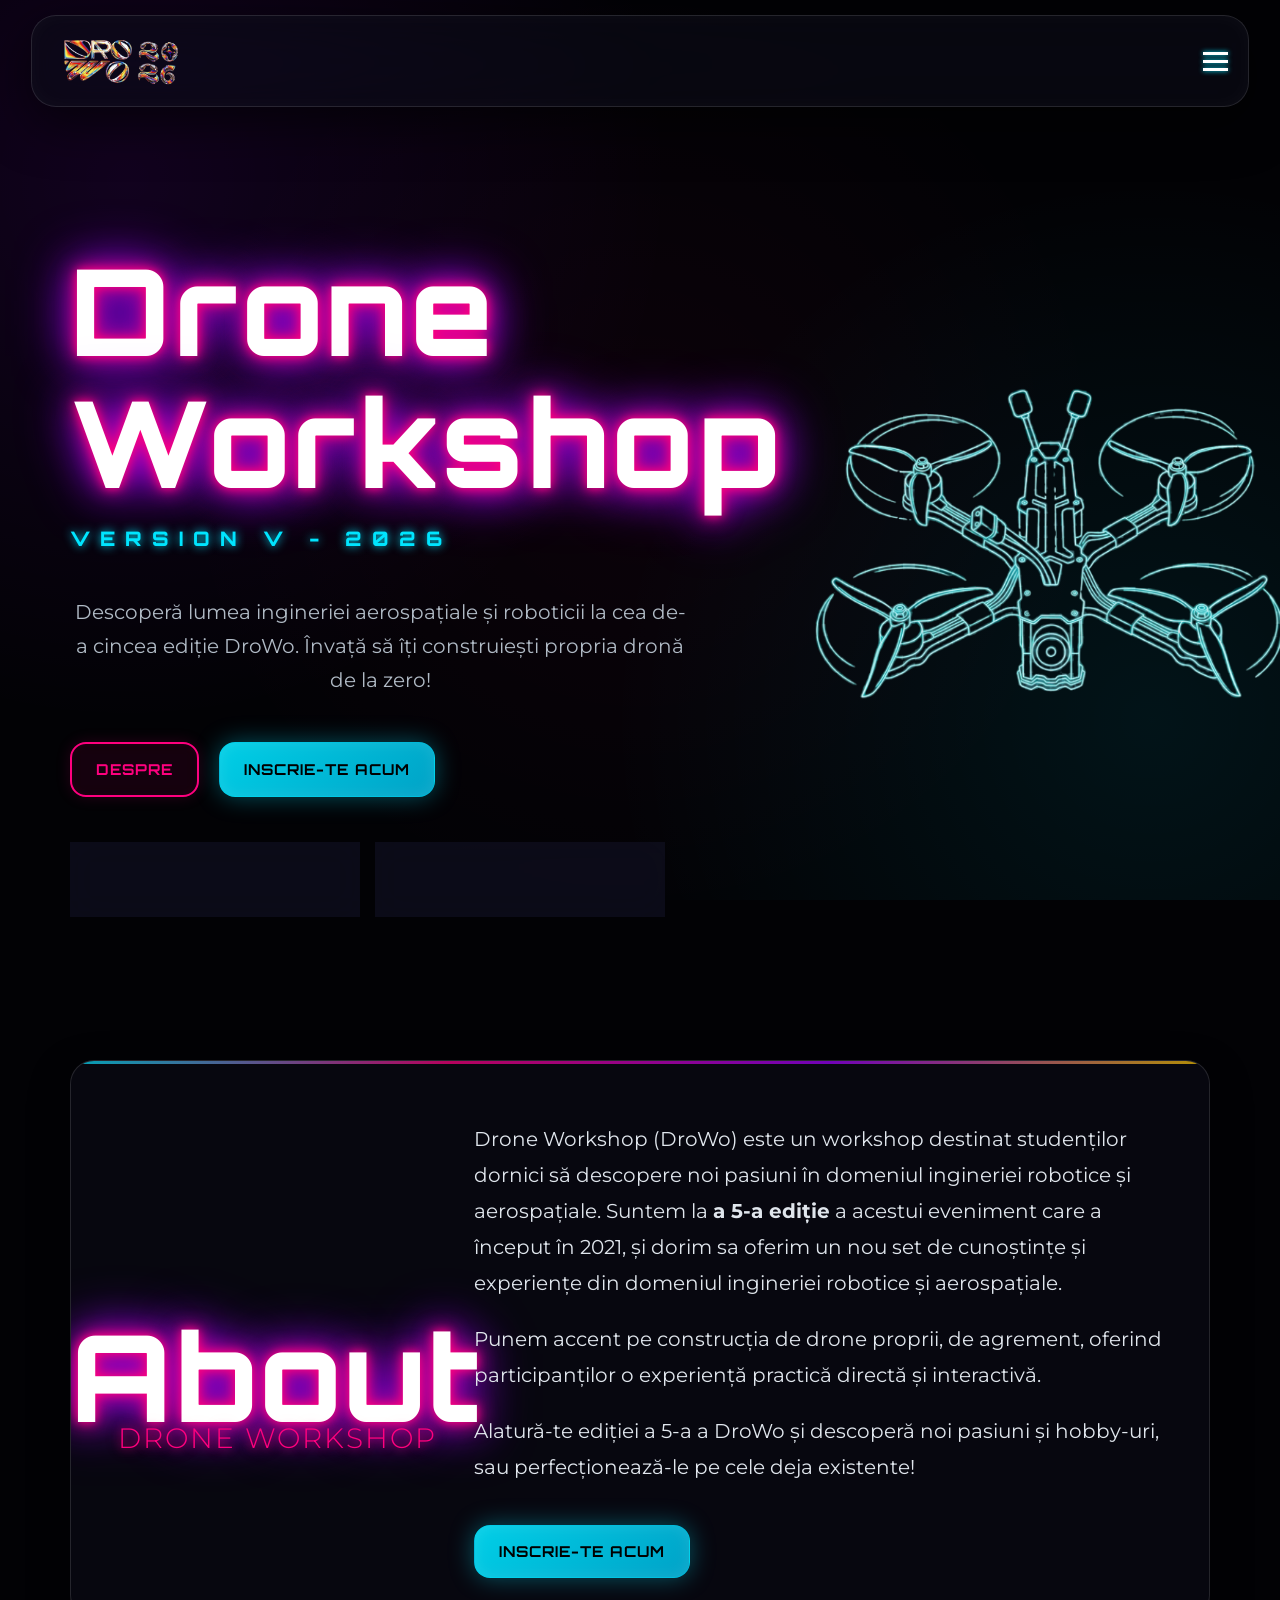
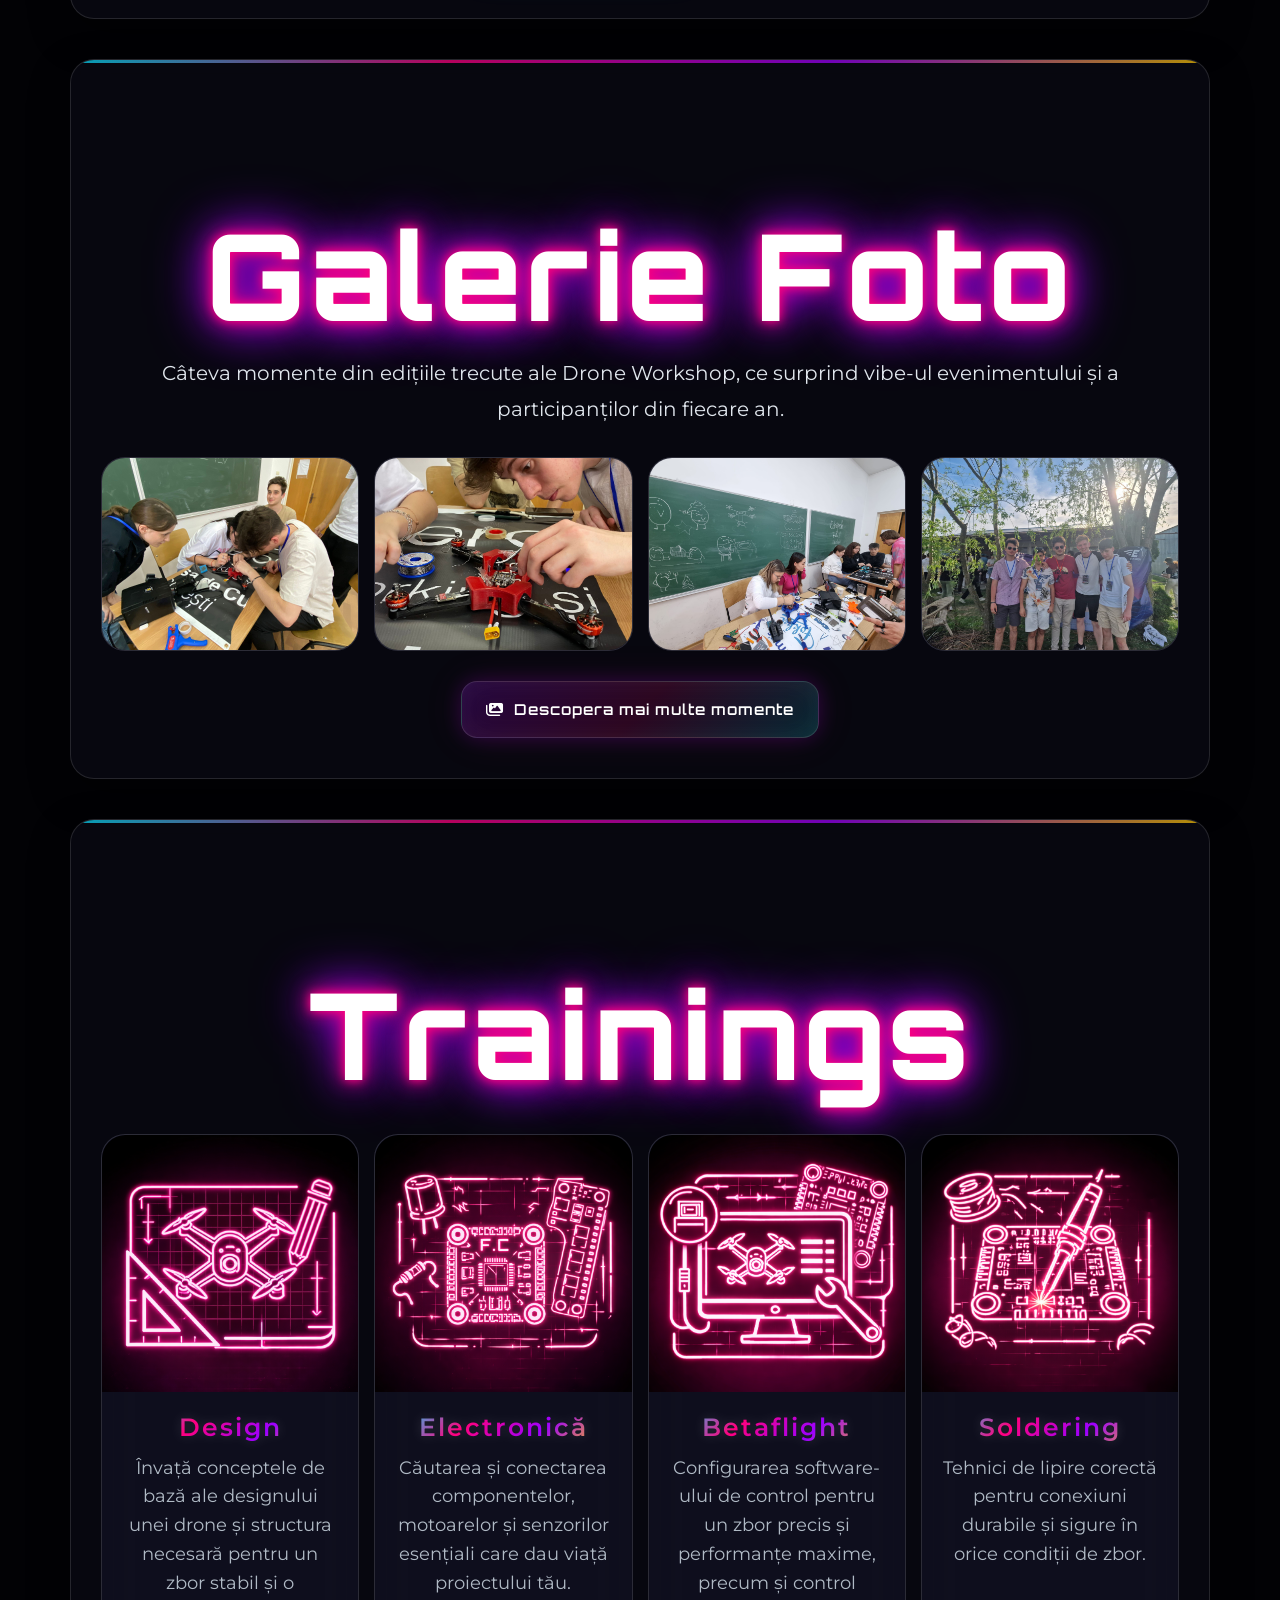
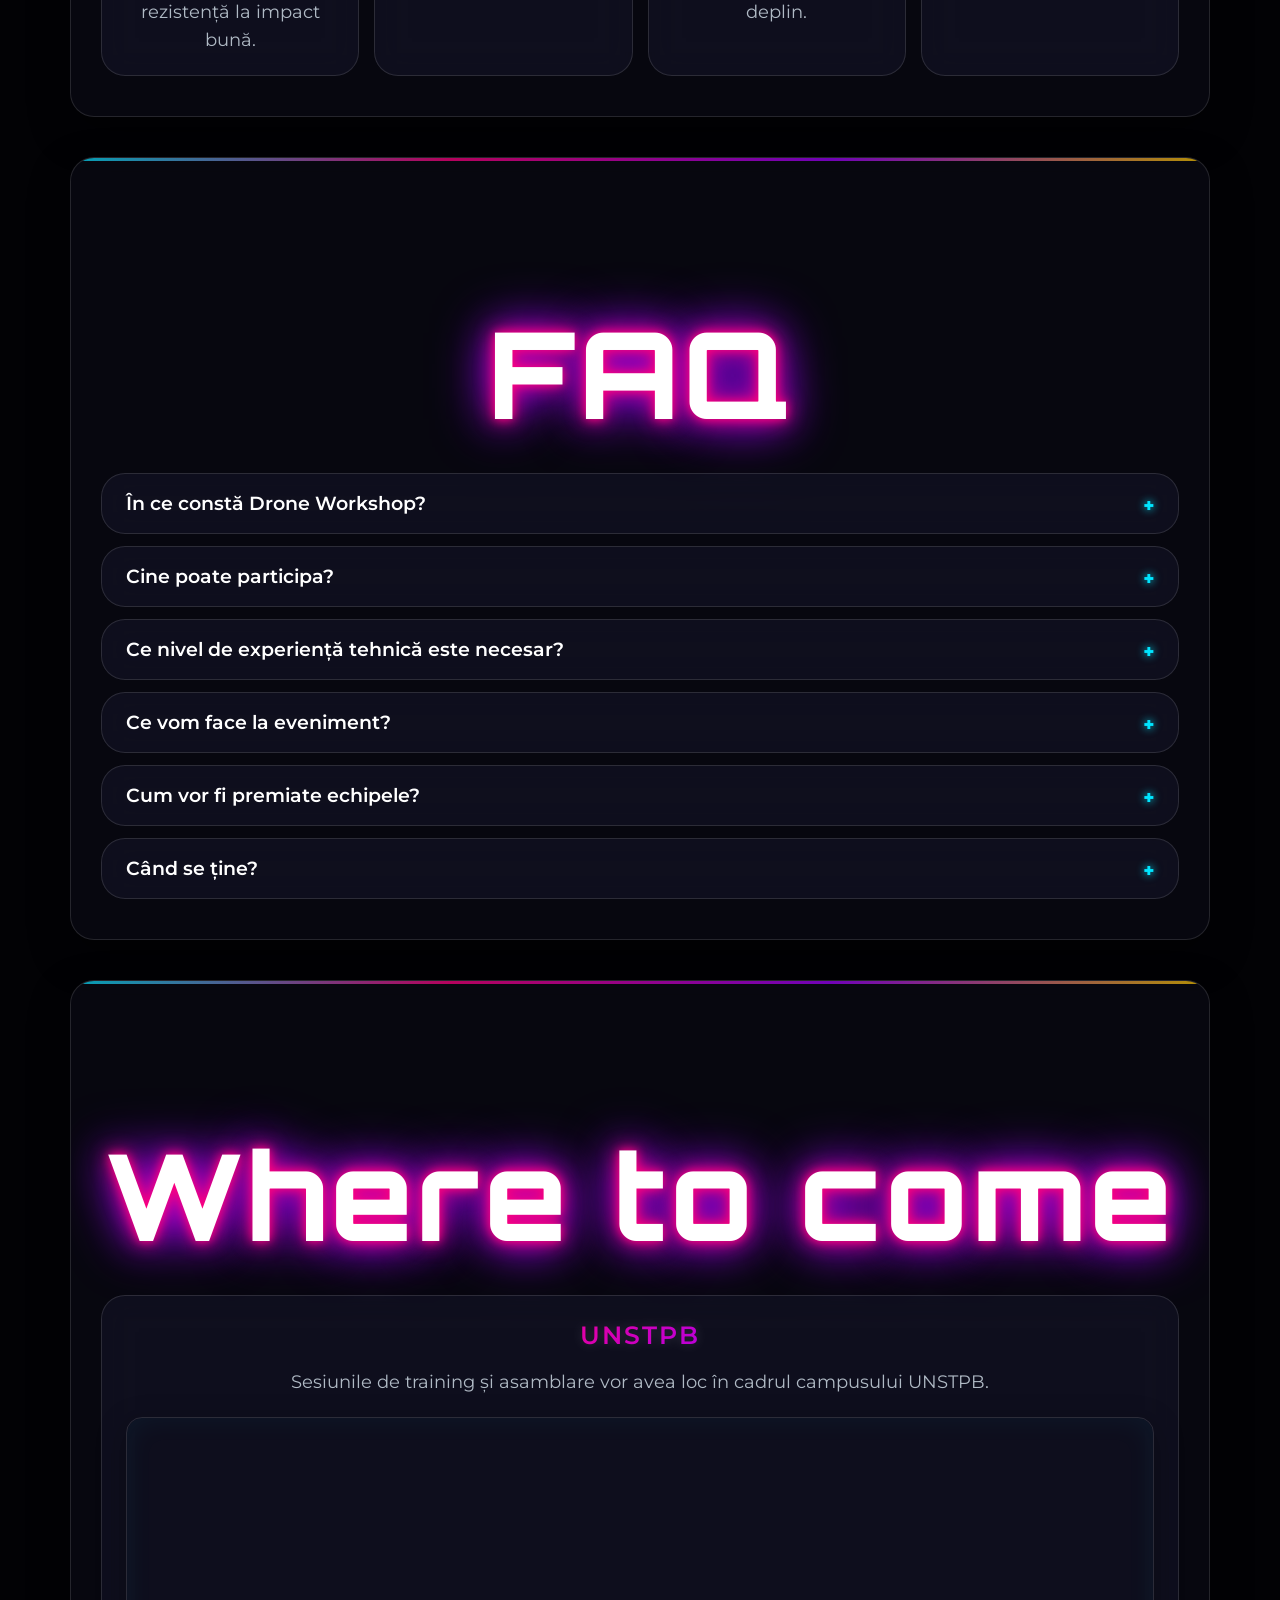
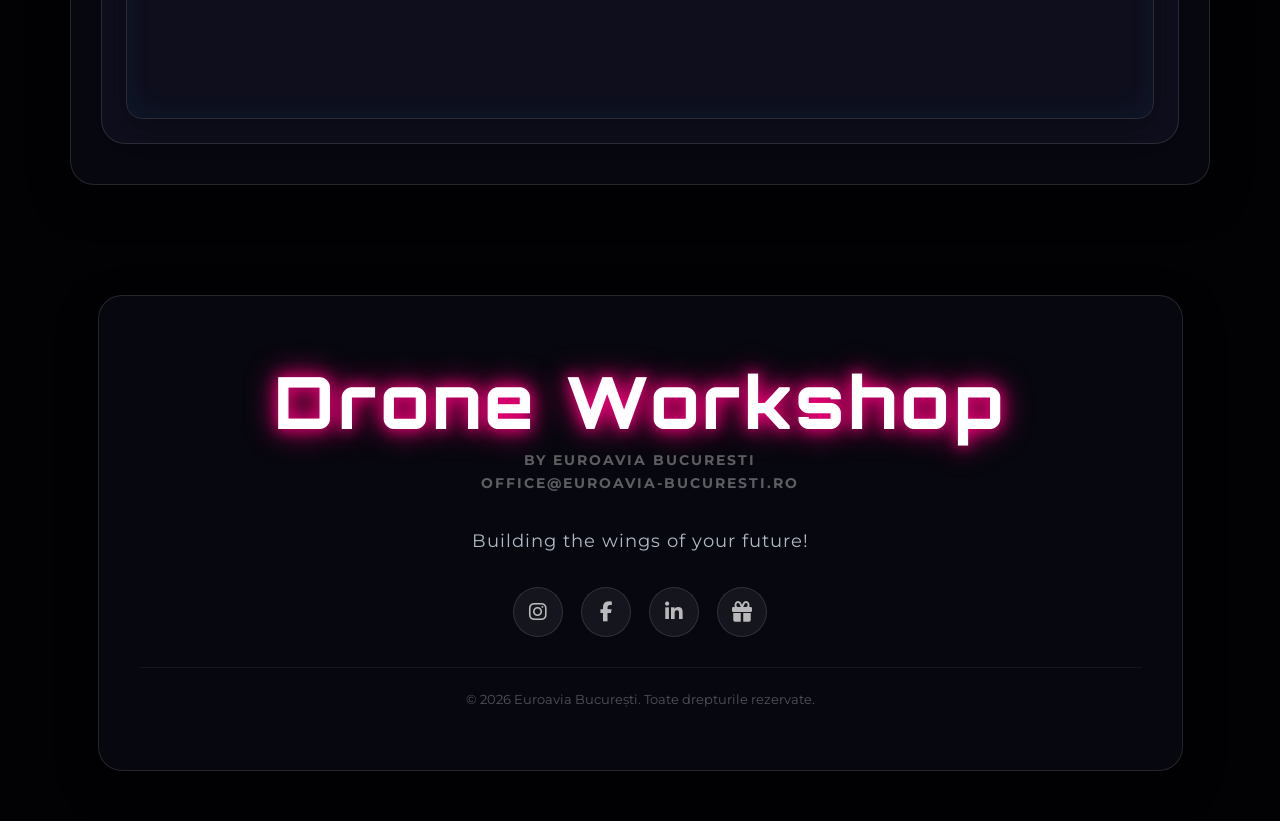
==== commit c8dfbc78: "Commit of final first version of website" ====
--- a/index.html
+++ b/index.html
@@ -38,7 +38,7 @@
                 <a href="/gallery" class="nav-btn">Galerie</a>
                 <a href="#training" class="nav-btn">Trainings</a>
                 <a href="#faq" class="nav-btn">FAQ</a>
-                <a href="/login.html" class="btn-login">Înscrie-te</a>
+                <a href="https://forms.gle/VkUStjwMYHUfitMu6" target="_blank" class="btn-login">Înscrie-te</a>
             </nav>
         </div>
     </header>
@@ -46,18 +46,18 @@
     <!-- 1. Hero -->
     <section id="home" class="hero-section hero-full-bleed">
         <div class="hero-content">
-            <h1 class="neon-text">Drone Workshop <span class="edition">editia a 5-a</span>
+            <h1 class="neon-text">Drone Workshop <span class="edition">VERSION V - 2026</span>
             </h1>
             <p class="hero-desc">Descoperă lumea ingineriei aerospațiale și roboticii la cea de-a cincea ediție
                 DroWo. Învață să îți construiești propria dronă de la zero!</p>
             <div class="hero-btns">
-                <a href="#about" class="btn-outline">DESCOPERA</a>
-                <a href="#register" class="btn-neon">INSCRIE-TE ACUM</a>
+                <a href="#about" class="btn-outline">DESPRE</a>
+                <a href="https://forms.gle/VkUStjwMYHUfitMu6" target="_blank" class="btn-neon">INSCRIE-TE ACUM</a>
                 <section class="info-strip" style="margin-top: 25px; justify-content: flex-start; padding: 0;">
                     <div class="info-item glass-pod">
                         <i class="fa-regular fa-calendar"></i>
                         <div class="info-text">
-                            <span class="label">CAND?</span>
+                            <span class="label">DATA</span>
                             <span class="value">27-29 Martie & 4-5 Aprilie</span>
                         </div>
                     </div>
@@ -65,7 +65,7 @@
                         <i class="fa-solid fa-location-dot"></i>
                         <div class="info-text">
                             <span class="label">UNDE?</span>
-                            <span class="value">UNSTPB & Aerodrom Geamana</span>
+                            <span class="value">UNSTPB București</span>
                         </div>
                     </div>
                 </section>
@@ -106,7 +106,8 @@
                         sau perfecționează-le pe
                         cele deja existente!</p>
                     <div class="about-action" style="margin-top: 40px; text-align: left;">
-                        <a href="#register" class="btn-neon">INSCRIE-TE ACUM</a>
+                        <a href="https://forms.gle/VkUStjwMYHUfitMu6" target="_blank" class="btn-neon">INSCRIE-TE
+                            ACUM</a>
                     </div>
                 </div>
             </div>
@@ -231,7 +232,7 @@
 
         <!-- LOCATIE -->
         <section id="locatie" class="section">
-            <h1 class="neon-title">Locatie</h1>
+            <h1 class="neon-title">Where to come</h1>
             <div class="location-grid">
                 <div class="location-card glass-pod">
                     <h3 class="card-title-location">UNSTPB</h3>
@@ -242,7 +243,7 @@
                             width="100%" height="300" allowfullscreen="" loading="lazy"></iframe>
                     </div>
                 </div>
-                <div class="location-card glass-pod">
+                <!-- <div class="location-card glass-pod">
                     <h3 class="card-title-location">Aerodrom Geamăna (Arges)</h3>
                     <p>Zborurile de test și competiția se vor desfășura în aer liber la Geamana.</p>
                     <div class="iframe-wrapper">
@@ -250,7 +251,7 @@
                             src="https://www.google.com/maps/embed?pb=!1m18!1m12!1m3!1d2830.2461052686235!2d24.889904176579!3d44.81655067641679!2m3!1f0!2f0!3f0!3m2!1i1024!2i768!4f13.1!3m3!1m2!1s0x40b2bd2cad60cd79%3A0x8b9e5010980d441f!2sAerodromul%20Geam%C4%83na!5e0!3m2!1sen!2sro!4v1773241950864!5m2!1sen!2sro"
                             width="100%" height="300" allowfullscreen="" loading="lazy"></iframe>
                     </div>
-                </div>
+                </div> -->
             </div>
         </section>
 
@@ -294,25 +295,26 @@
                     <h2 class="cursive-neon">Drone Workshop</h2>
                     <a href="https://euroavia-bucuresti.ro/" target="_blank" class="by-euroavia">by Euroavia
                         Bucuresti</a>
-                </div>
-                <p>Engineering the sky.</p>
+                    <a href="mailto:office@euroavia-bucuresti.ro" class="by-euroavia">office@euroavia-bucuresti.ro</a>
+                    <br>
+                </div>
+                <p>Building the wings of your future!</p>
             </div>
             <div class="footer-socials">
-                <a href="https://www.instagram.com/euroavia_bucuresti/" target="_blank" class="social-icon"
+                <a href="https://www.instagram.com/euroavia.bucuresti/" target="_blank" class="social-icon"
                     aria-label="Instagram">
                     <i class="fa-brands fa-instagram"></i>
                 </a>
-                <a href="https://www.facebook.com/euroavia.bucuresti" target="_blank" class="social-icon"
+                <a href="https://www.facebook.com/EUROAVIABucuresti" target="_blank" class="social-icon"
                     aria-label="Facebook">
                     <i class="fa-brands fa-facebook-f"></i>
                 </a>
-                <a href="https://www.linkedin.com/company/euroavia-bucure%C8%99ti/" target="_blank" class="social-icon"
+                <a href="https://www.linkedin.com/company/euroavia-bucuresti/" target="_blank" class="social-icon"
                     aria-label="LinkedIn">
                     <i class="fa-brands fa-linkedin-in"></i>
                 </a>
-                <a href="https://www.youtube.com/@euroaviabucuresti" target="_blank" class="social-icon"
-                    aria-label="YouTube">
-                    <i class="fa-brands fa-youtube"></i>
+                <a href="https://nova.campus.pub.ro" target="_blank" class="social-icon" aria-label="fa-gift">
+                    <i class="fa fa-gift"></i>
                 </a>
             </div>
             <div class="footer-copyright">
--- a/stil.css
+++ b/stil.css
@@ -18,6 +18,12 @@
     --radius-md: 16px;
     --radius-sm: 12px;
     --transition: 0.35s cubic-bezier(0.4, 0, 0.2, 1);
+}
+
+@media (min-width: 900px) {
+    body {
+        padding: 0px 50px;
+    }
 }
 
 /* --- RESET & BASE --- */
@@ -940,6 +946,7 @@
     text-transform: uppercase;
     color: rgba(255, 255, 255, 0.35);
     letter-spacing: 2px;
+    text-decoration: none;
 }
 
 .footer-logo p {
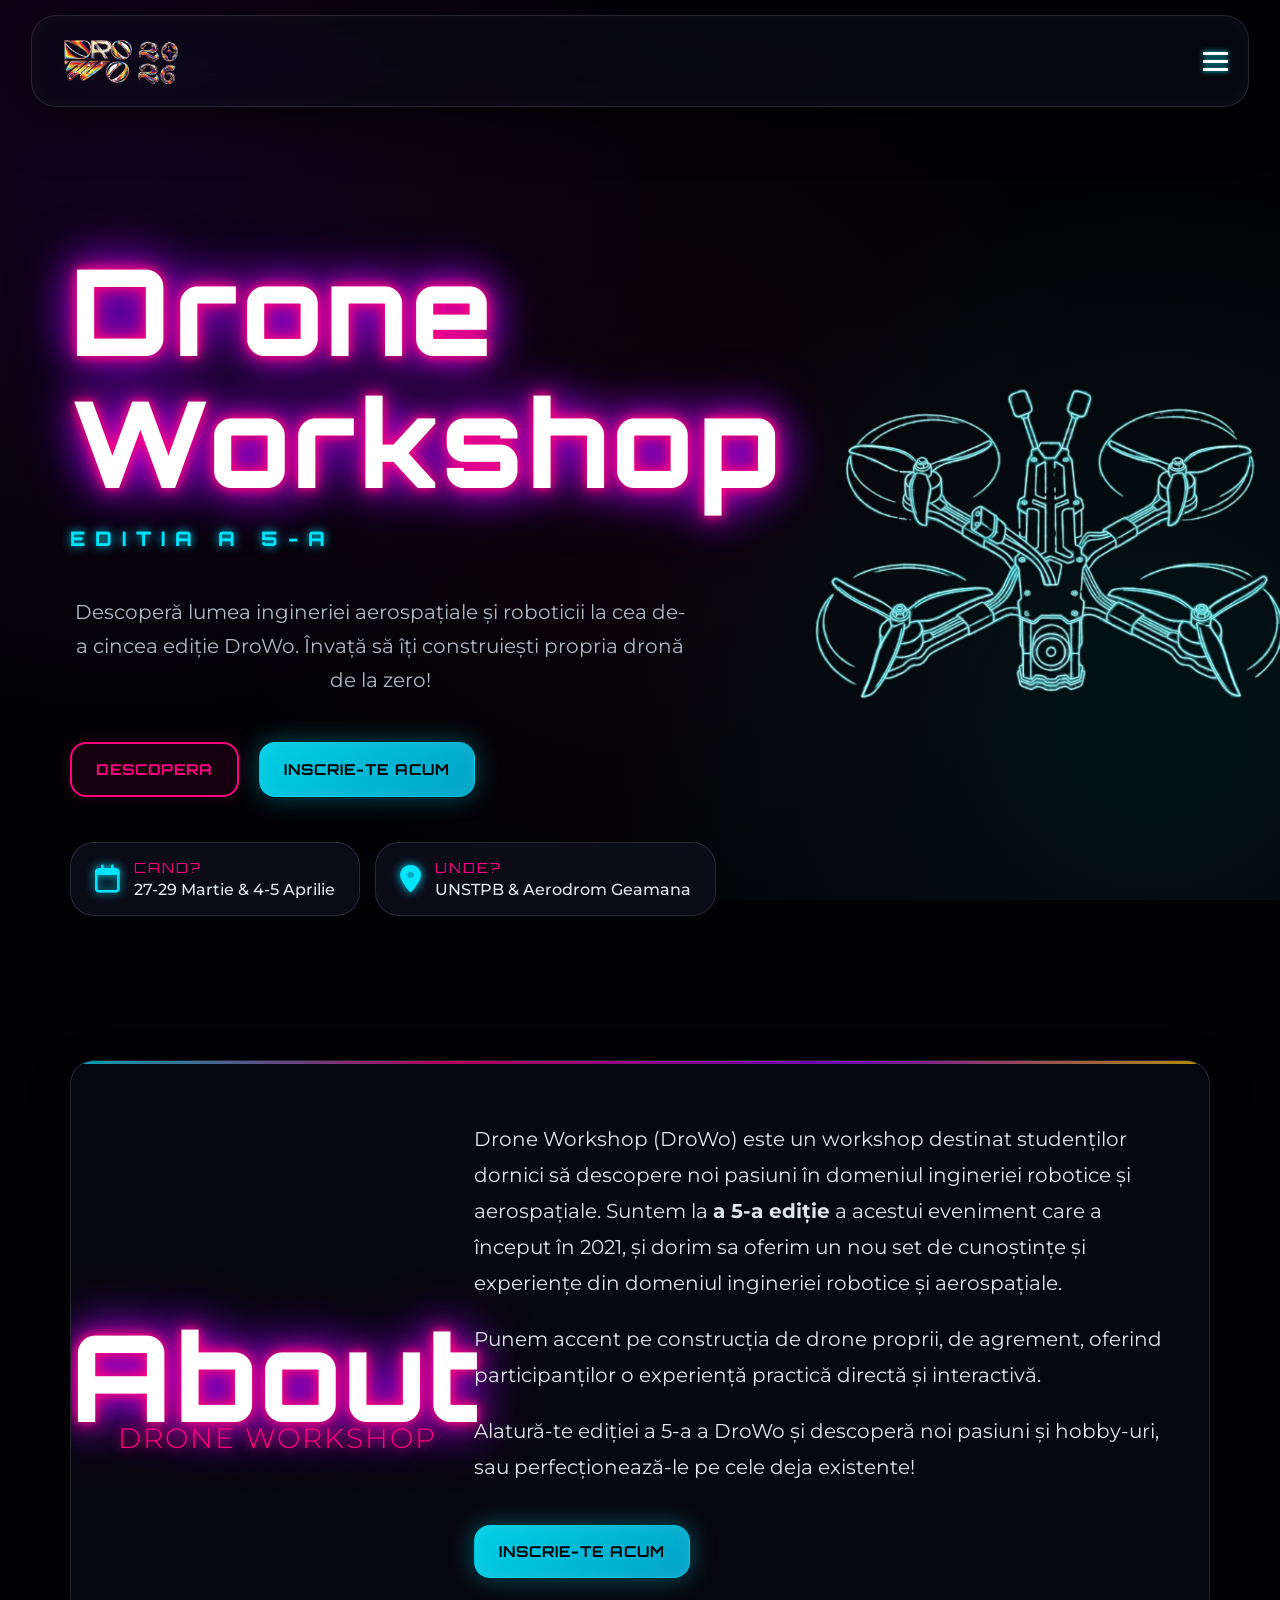
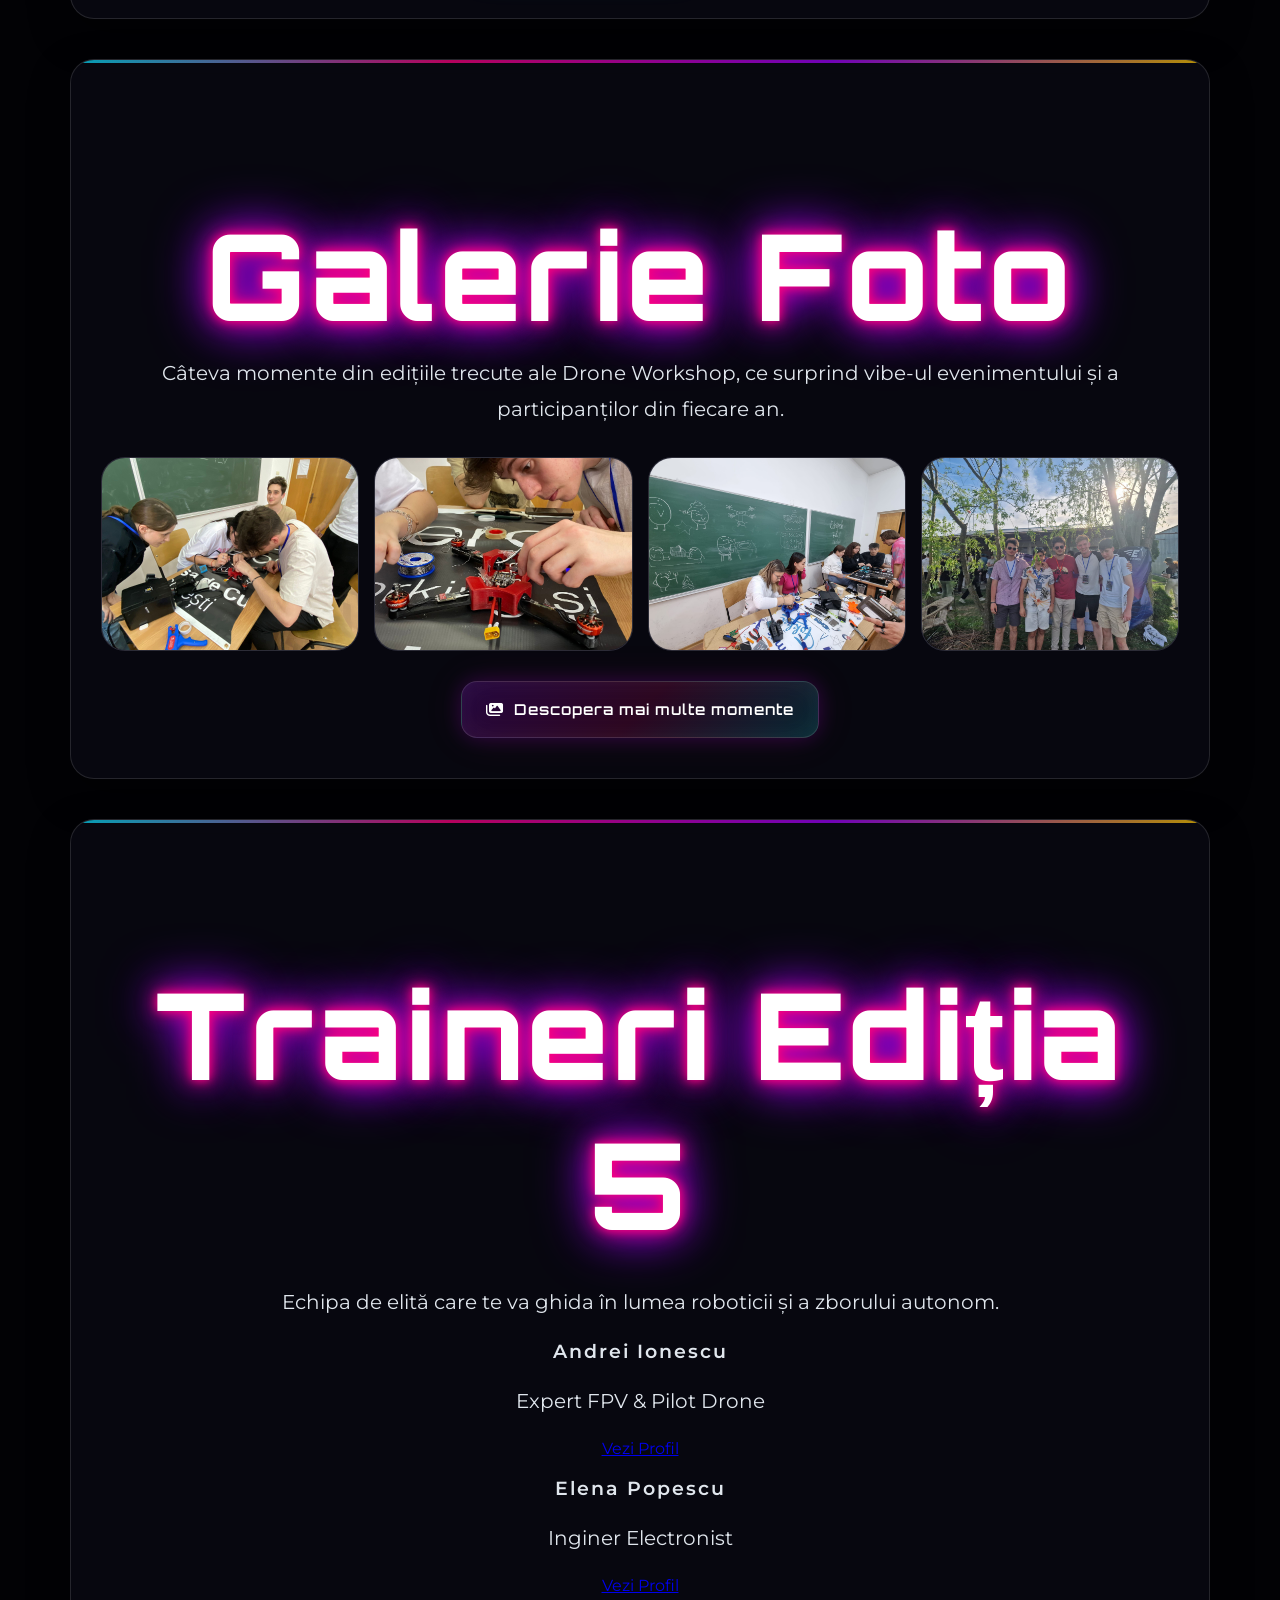
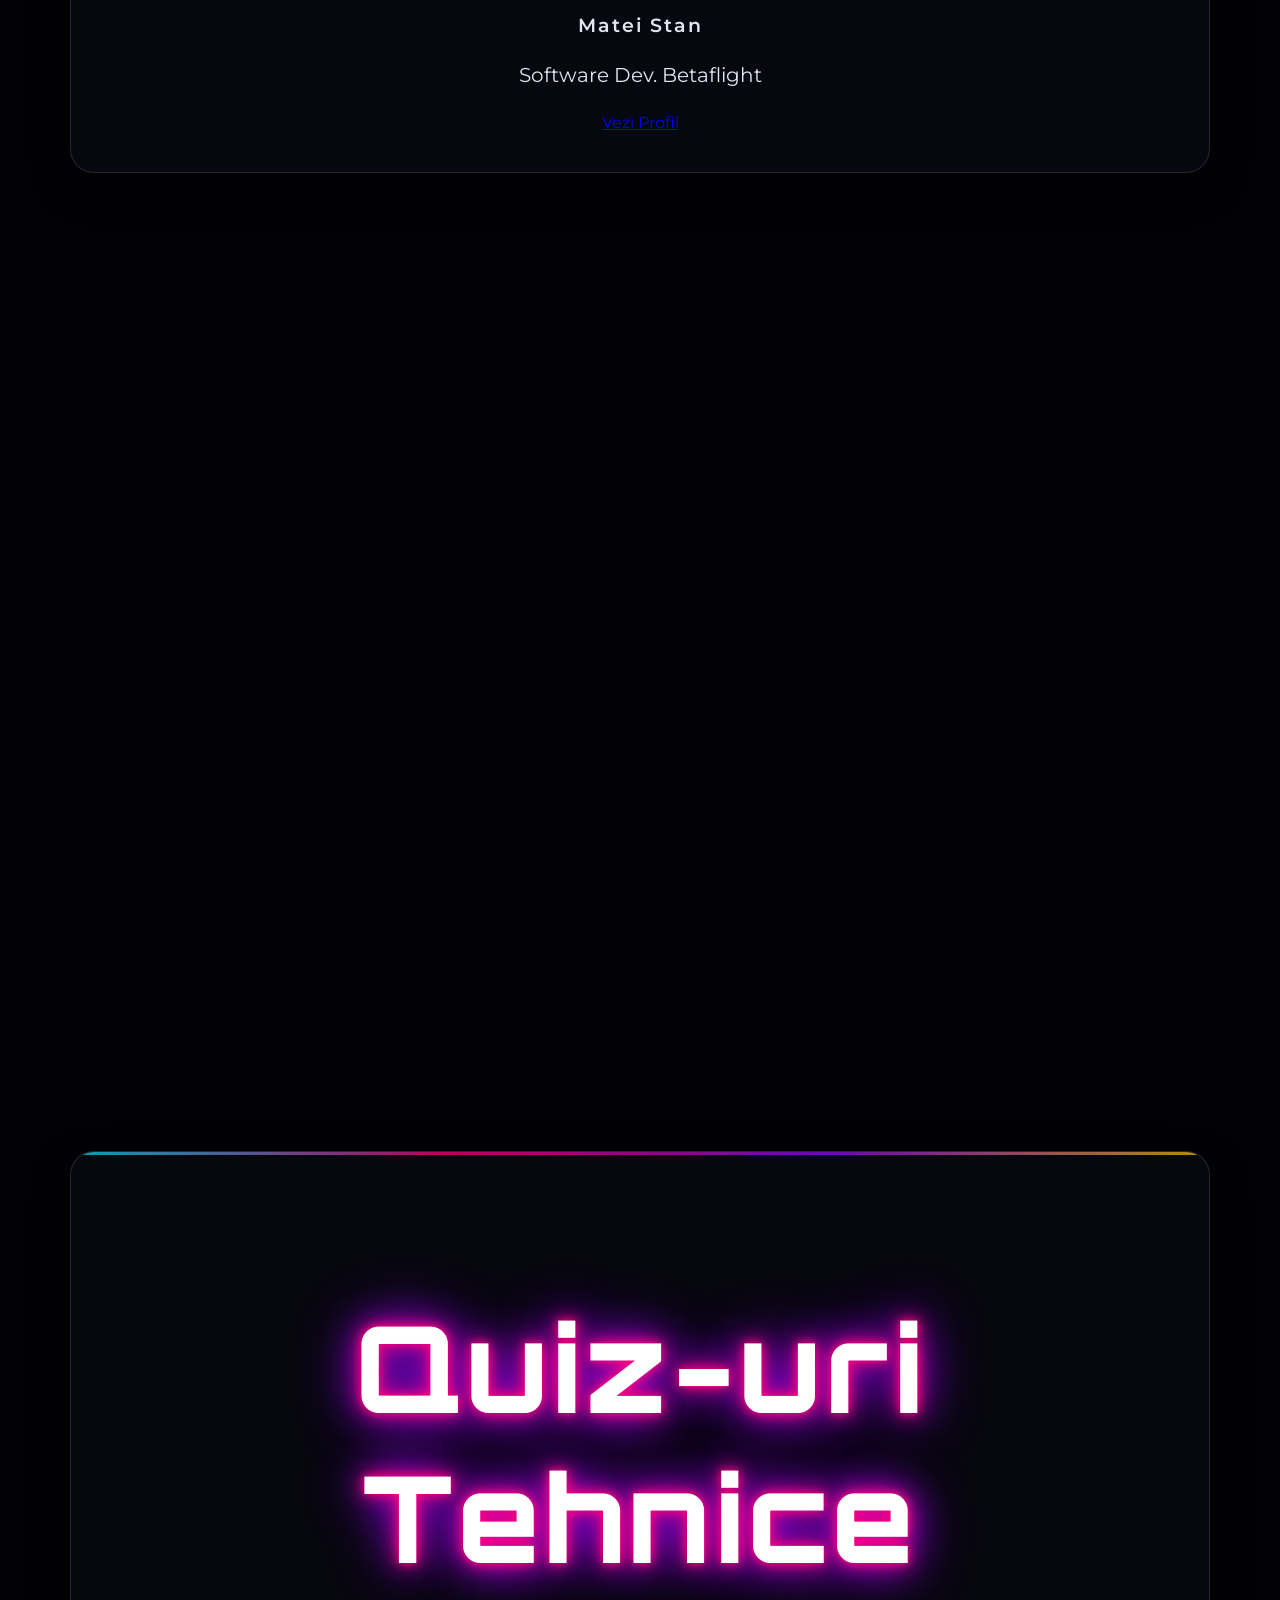
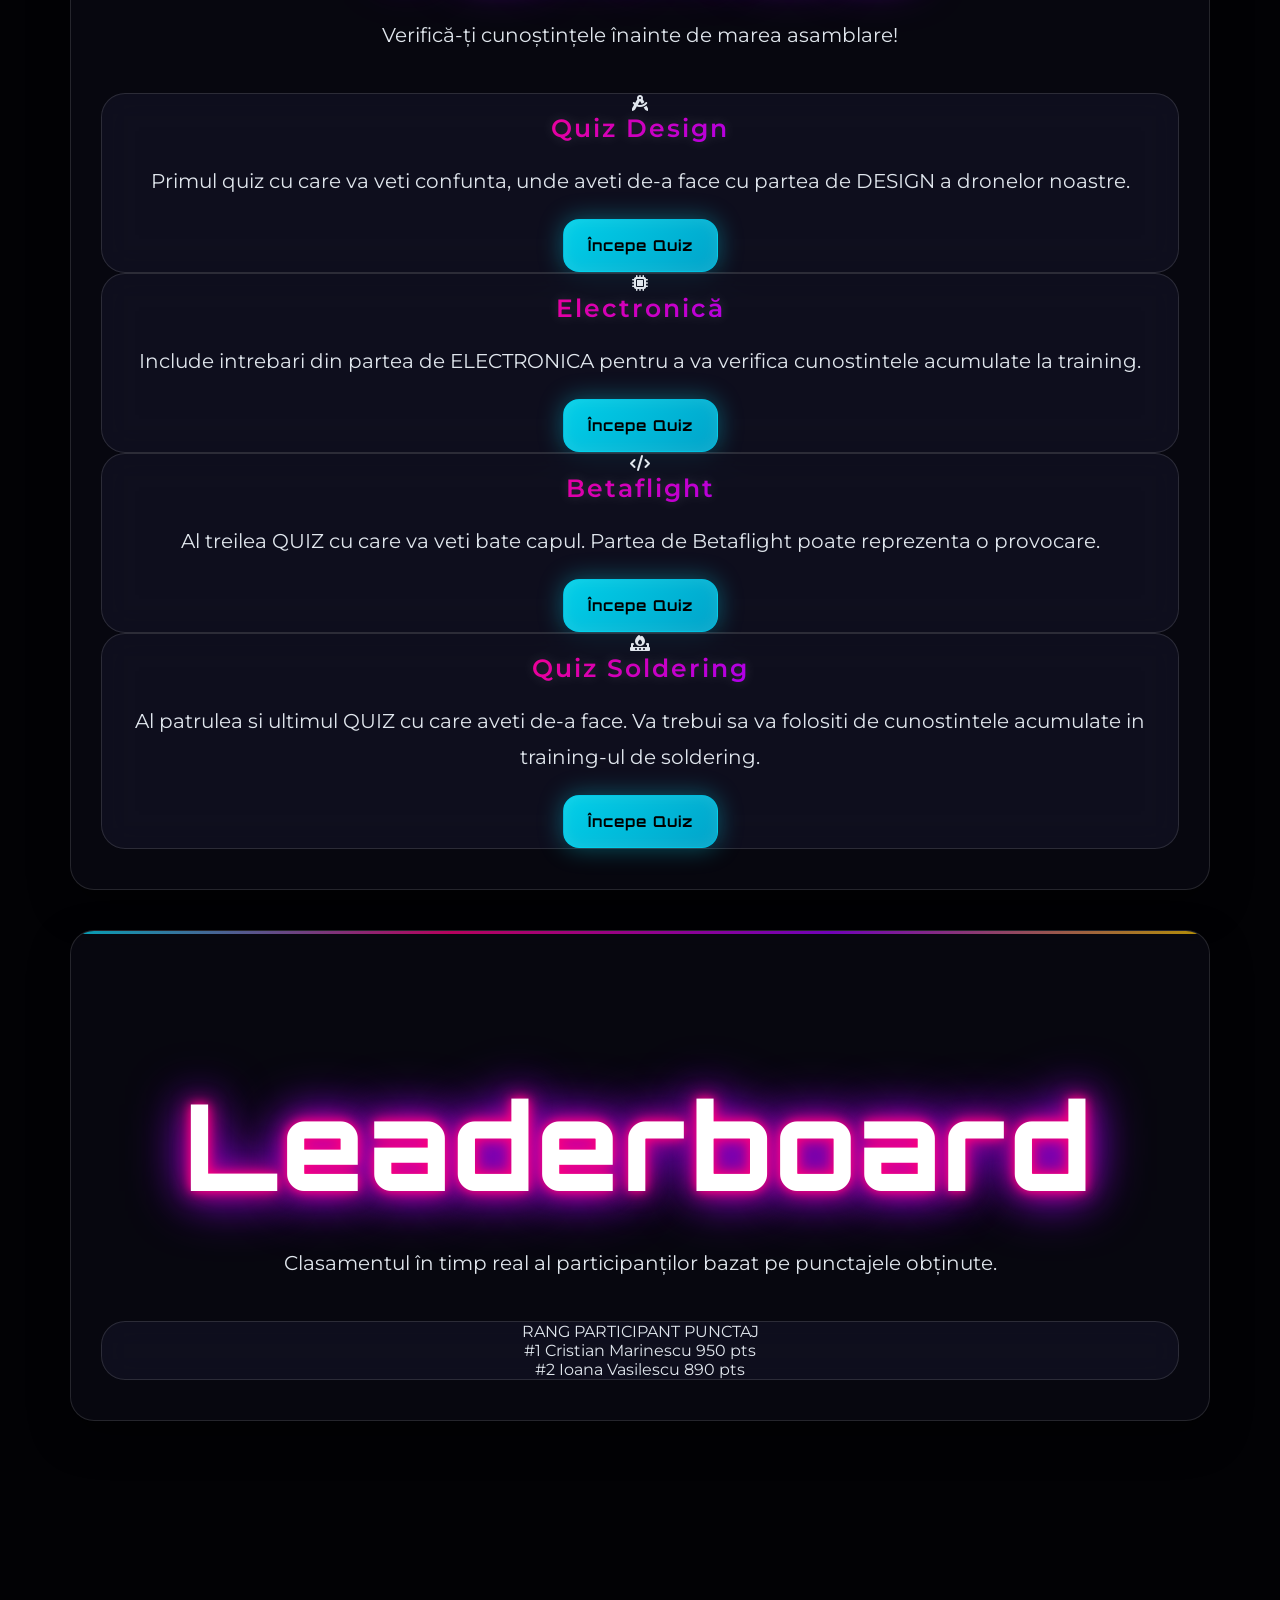
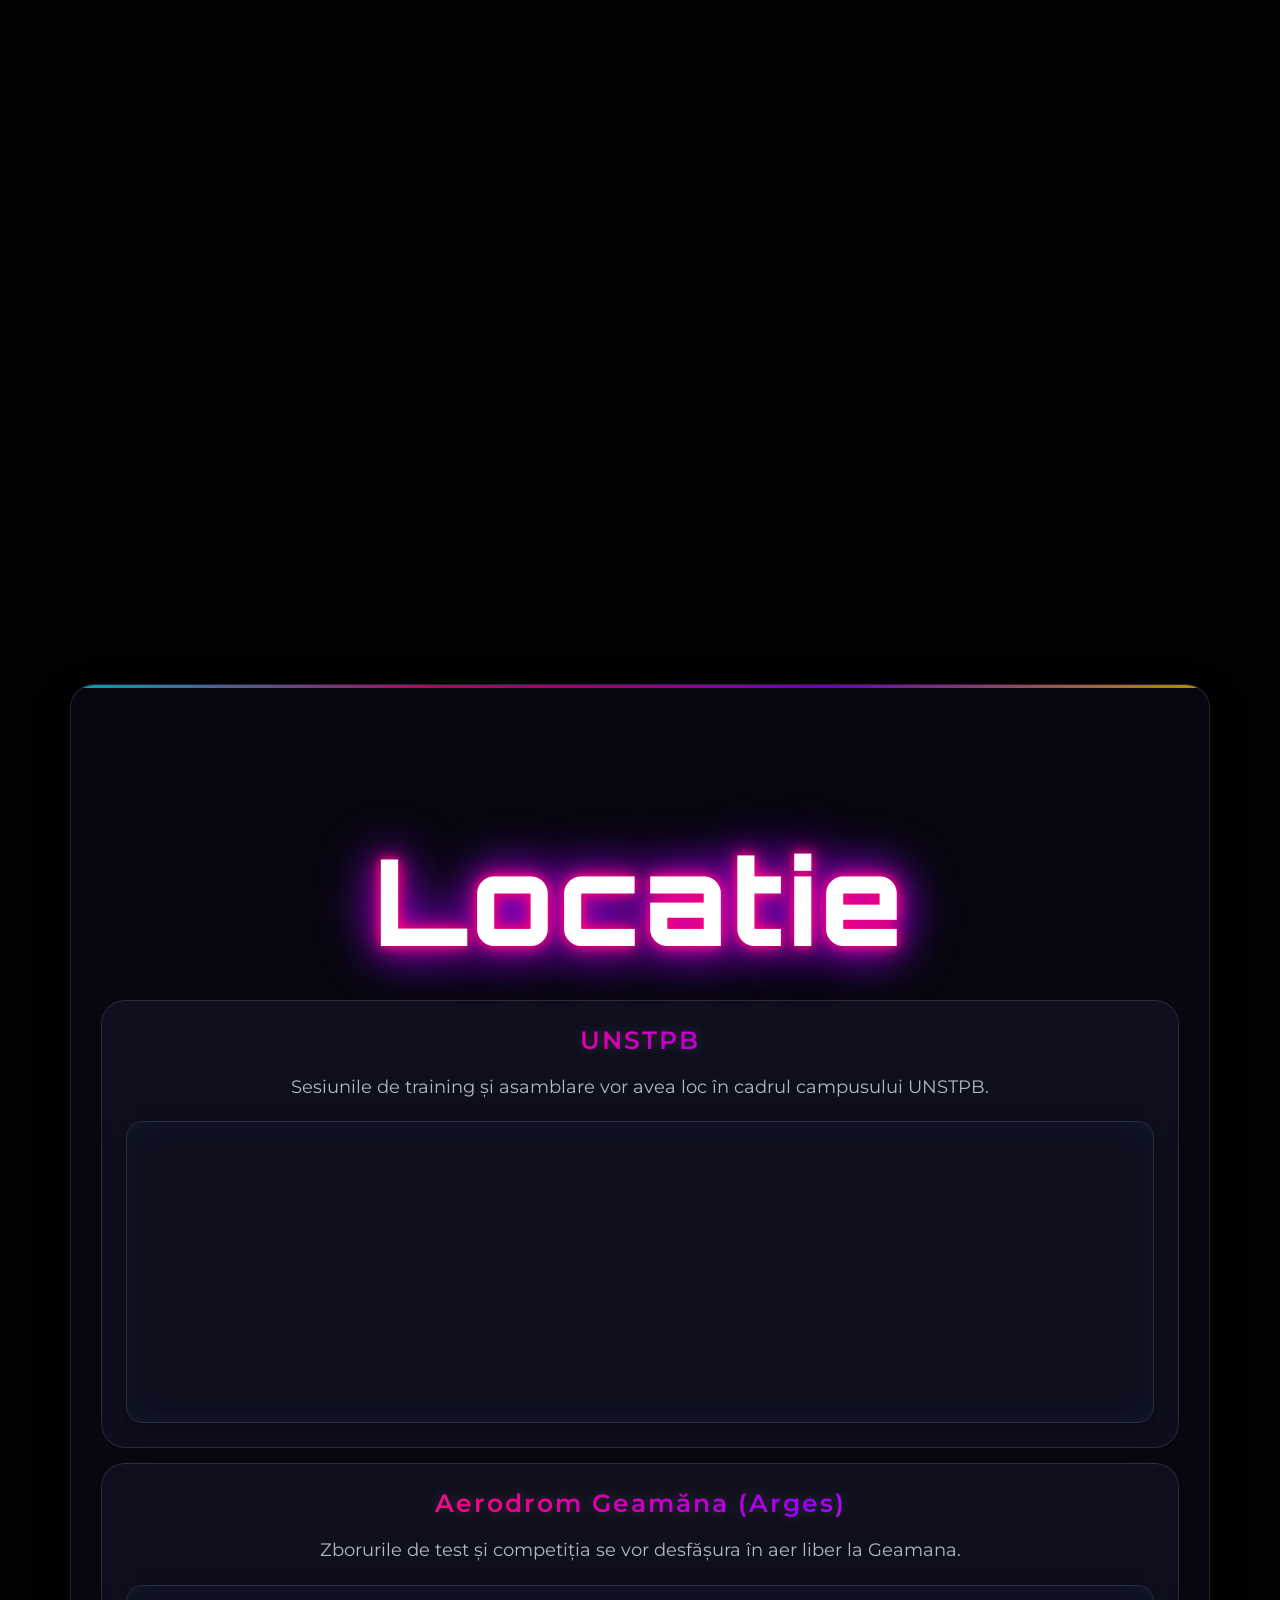
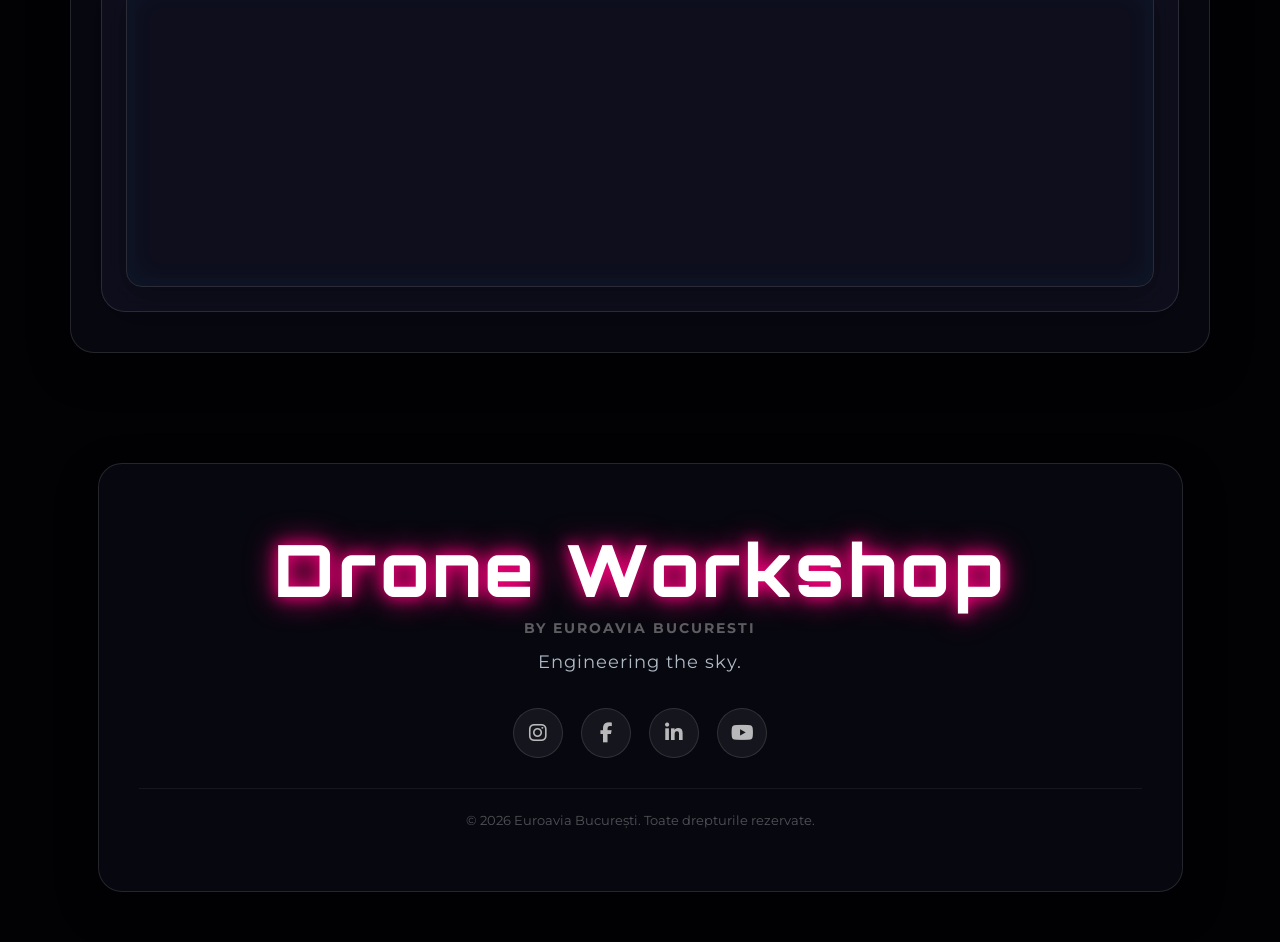
==== commit d907d102: "Adding media folders and gallery to branch" ====
--- a/index.html
+++ b/index.html
@@ -37,8 +37,9 @@
                 <a href="#about" class="nav-btn">About</a>
                 <a href="/gallery" class="nav-btn">Galerie</a>
                 <a href="#training" class="nav-btn">Trainings</a>
+                <a href="#quiz-uri" class="nav-btn">Quiz-uri</a>
                 <a href="#faq" class="nav-btn">FAQ</a>
-                <a href="https://forms.gle/VkUStjwMYHUfitMu6" target="_blank" class="btn-login">Înscrie-te</a>
+                <a href="/login.html" class="btn-login">Login</a>
             </nav>
         </div>
     </header>
@@ -46,18 +47,18 @@
     <!-- 1. Hero -->
     <section id="home" class="hero-section hero-full-bleed">
         <div class="hero-content">
-            <h1 class="neon-text">Drone Workshop <span class="edition">VERSION V - 2026</span>
+            <h1 class="neon-text">Drone Workshop <span class="edition">editia a 5-a</span>
             </h1>
             <p class="hero-desc">Descoperă lumea ingineriei aerospațiale și roboticii la cea de-a cincea ediție
                 DroWo. Învață să îți construiești propria dronă de la zero!</p>
             <div class="hero-btns">
-                <a href="#about" class="btn-outline">DESPRE</a>
-                <a href="https://forms.gle/VkUStjwMYHUfitMu6" target="_blank" class="btn-neon">INSCRIE-TE ACUM</a>
+                <a href="#about" class="btn-outline">DESCOPERA</a>
+                <a href="#register" class="btn-neon">INSCRIE-TE ACUM</a>
                 <section class="info-strip" style="margin-top: 25px; justify-content: flex-start; padding: 0;">
                     <div class="info-item glass-pod">
                         <i class="fa-regular fa-calendar"></i>
                         <div class="info-text">
-                            <span class="label">DATA</span>
+                            <span class="label">CAND?</span>
                             <span class="value">27-29 Martie & 4-5 Aprilie</span>
                         </div>
                     </div>
@@ -65,7 +66,7 @@
                         <i class="fa-solid fa-location-dot"></i>
                         <div class="info-text">
                             <span class="label">UNDE?</span>
-                            <span class="value">UNSTPB București</span>
+                            <span class="value">UNSTPB & Aerodrom Geamana</span>
                         </div>
                     </div>
                 </section>
@@ -106,8 +107,7 @@
                         sau perfecționează-le pe
                         cele deja existente!</p>
                     <div class="about-action" style="margin-top: 40px; text-align: left;">
-                        <a href="https://forms.gle/VkUStjwMYHUfitMu6" target="_blank" class="btn-neon">INSCRIE-TE
-                            ACUM</a>
+                        <a href="#register" class="btn-neon">INSCRIE-TE ACUM</a>
                     </div>
                 </div>
             </div>
@@ -136,6 +136,54 @@
                 <div class="gallery-action">
                     <a href="/gallery" class="btn-glass"><i class="fa-solid fa-images"></i> Descopera mai multe
                         momente</a>
+                </div>
+            </div>
+        </section>
+
+        <!-- TRAINERI -->
+        <section id="traineri" class="section glass-card hidden-section">
+            <h1 class="neon-title">Traineri Ediția 5</h1>
+            <p class="section-subtitle">Echipa de elită care te va ghida în lumea roboticii și a zborului autonom.</p>
+
+            <div class="trainer-grid">
+                <div class="trainer-card">
+                    <div class="trainer-card-inner">
+                        <div class="trainer-card-image" style="background-image: url('trainers/Trainer1.png');"></div>
+
+                        <div class="trainer-overlay">
+                            <div class="trainer-info">
+                                <h3 class="trainer-name">Andrei Ionescu</h3>
+                                <p class="trainer-title">Expert FPV & Pilot Drone</p>
+                            </div>
+                            <a href="#" class="btn-trainer-view">Vezi Profil</a>
+                        </div>
+                    </div>
+                </div>
+
+                <div class="trainer-card">
+                    <div class="trainer-card-inner">
+                        <div class="trainer-card-image" style="background-image: url('trainers/Trainer2.png');"></div>
+                        <div class="trainer-overlay">
+                            <div class="trainer-info">
+                                <h3 class="trainer-name">Elena Popescu</h3>
+                                <p class="trainer-title">Inginer Electronist</p>
+                            </div>
+                            <a href="#" class="btn-trainer-view">Vezi Profil</a>
+                        </div>
+                    </div>
+                </div>
+
+                <div class="trainer-card">
+                    <div class="trainer-card-inner">
+                        <div class="trainer-card-image" style="background-image: url('trainers/trainer3.jpg');"></div>
+                        <div class="trainer-overlay">
+                            <div class="trainer-info">
+                                <h3 class="trainer-name">Matei Stan</h3>
+                                <p class="trainer-title">Software Dev. Betaflight</p>
+                            </div>
+                            <a href="#" class="btn-trainer-view">Vezi Profil</a>
+                        </div>
+                    </div>
                 </div>
             </div>
         </section>
@@ -174,6 +222,74 @@
                     <div class="card-body">
                         <h3 class="card-title">Soldering</h3>
                         <p>Tehnici de lipire corectă pentru conexiuni durabile și sigure în orice condiții de zbor.</p>
+                    </div>
+                </div>
+            </div>
+        </section>
+
+        <!-- QUIZ -->
+        <section id="quiz-uri" class="section glass-card hidden-section">
+            <h1 class="neon-title">Quiz-uri Tehnice</h1>
+            <p style="margin-bottom: 40px;">Verifică-ți cunoștințele înainte de marea asamblare!</p>
+
+            <div class="quiz-grid">
+                <div class="quiz-card glass-pod">
+                    <div class="quiz-icon"><i class="fa-solid fa-drafting-compass"></i></div>
+                    <h3 class="card-title">Quiz Design</h3>
+                    <p>Primul quiz cu care va veti confunta, unde aveti de-a face cu partea de DESIGN a dronelor
+                        noastre.</p>
+                    <a href="quiz-design.php" class="btn-neon">Începe Quiz</a>
+                </div>
+
+                <div class="quiz-card glass-pod">
+                    <div class="quiz-icon"><i class="fa-solid fa-microchip"></i></div>
+                    <h3 class="card-title">Electronică</h3>
+                    <p>Include intrebari din partea de ELECTRONICA pentru a va verifica cunostintele acumulate la
+                        training.</p>
+                    <a href="quiz-electronica.php" class="btn-neon">Începe Quiz</a>
+                </div>
+
+                <div class="quiz-card glass-pod">
+                    <div class="quiz-icon"><i class="fa-solid fa-code"></i></div>
+                    <h3 class="card-title">Betaflight</h3>
+                    <p>Al treilea QUIZ cu care va veti bate capul. Partea de Betaflight poate reprezenta o provocare.
+                    </p>
+                    <a href="quiz-betaflight.php" class="btn-neon">Începe Quiz</a>
+                </div>
+
+                <div class="quiz-card glass-pod">
+                    <div class="quiz-icon"><i class="fa-solid fa-fire-burner"></i></div>
+                    <h3 class="card-title">Quiz Soldering</h3>
+                    <p>Al patrulea si ultimul QUIZ cu care aveti de-a face. Va trebui sa va folositi de cunostintele
+                        acumulate in training-ul de soldering.</p>
+                    <a href="quiz-soldering.php" class="btn-neon">Începe Quiz</a>
+                </div>
+            </div>
+        </section>
+
+        <!-- LEADERBOARD -->
+        <section id="leaderboard" class="section glass-card hidden-section">
+            <h1 class="neon-title">Leaderboard</h1>
+            <p style="margin-bottom: 40px;">Clasamentul în timp real al participanților bazat pe punctajele obținute.
+            </p>
+
+            <div class="leaderboard-table glass-pod">
+                <div class="leaderboard-header">
+                    <span>RANG</span>
+                    <span>PARTICIPANT</span>
+                    <span>PUNCTAJ</span>
+                </div>
+
+                <div class="leaderboard-body">
+                    <div class="leaderboard-row">
+                        <span class="rank">#1</span>
+                        <span class="name">Cristian Marinescu</span>
+                        <span class="score">950 pts</span>
+                    </div>
+                    <div class="leaderboard-row">
+                        <span class="rank">#2</span>
+                        <span class="name">Ioana Vasilescu</span>
+                        <span class="score">890 pts</span>
                     </div>
                 </div>
             </div>
@@ -232,7 +348,7 @@
 
         <!-- LOCATIE -->
         <section id="locatie" class="section">
-            <h1 class="neon-title">Where to come</h1>
+            <h1 class="neon-title">Locatie</h1>
             <div class="location-grid">
                 <div class="location-card glass-pod">
                     <h3 class="card-title-location">UNSTPB</h3>
@@ -243,7 +359,7 @@
                             width="100%" height="300" allowfullscreen="" loading="lazy"></iframe>
                     </div>
                 </div>
-                <!-- <div class="location-card glass-pod">
+                <div class="location-card glass-pod">
                     <h3 class="card-title-location">Aerodrom Geamăna (Arges)</h3>
                     <p>Zborurile de test și competiția se vor desfășura în aer liber la Geamana.</p>
                     <div class="iframe-wrapper">
@@ -251,7 +367,7 @@
                             src="https://www.google.com/maps/embed?pb=!1m18!1m12!1m3!1d2830.2461052686235!2d24.889904176579!3d44.81655067641679!2m3!1f0!2f0!3f0!3m2!1i1024!2i768!4f13.1!3m3!1m2!1s0x40b2bd2cad60cd79%3A0x8b9e5010980d441f!2sAerodromul%20Geam%C4%83na!5e0!3m2!1sen!2sro!4v1773241950864!5m2!1sen!2sro"
                             width="100%" height="300" allowfullscreen="" loading="lazy"></iframe>
                     </div>
-                </div> -->
+                </div>
             </div>
         </section>
 
@@ -295,26 +411,25 @@
                     <h2 class="cursive-neon">Drone Workshop</h2>
                     <a href="https://euroavia-bucuresti.ro/" target="_blank" class="by-euroavia">by Euroavia
                         Bucuresti</a>
-                    <a href="mailto:office@euroavia-bucuresti.ro" class="by-euroavia">office@euroavia-bucuresti.ro</a>
-                    <br>
-                </div>
-                <p>Building the wings of your future!</p>
+                </div>
+                <p>Engineering the sky.</p>
             </div>
             <div class="footer-socials">
-                <a href="https://www.instagram.com/euroavia.bucuresti/" target="_blank" class="social-icon"
+                <a href="https://www.instagram.com/euroavia_bucuresti/" target="_blank" class="social-icon"
                     aria-label="Instagram">
                     <i class="fa-brands fa-instagram"></i>
                 </a>
-                <a href="https://www.facebook.com/EUROAVIABucuresti" target="_blank" class="social-icon"
+                <a href="https://www.facebook.com/euroavia.bucuresti" target="_blank" class="social-icon"
                     aria-label="Facebook">
                     <i class="fa-brands fa-facebook-f"></i>
                 </a>
-                <a href="https://www.linkedin.com/company/euroavia-bucuresti/" target="_blank" class="social-icon"
+                <a href="https://www.linkedin.com/company/euroavia-bucure%C8%99ti/" target="_blank" class="social-icon"
                     aria-label="LinkedIn">
                     <i class="fa-brands fa-linkedin-in"></i>
                 </a>
-                <a href="https://nova.campus.pub.ro" target="_blank" class="social-icon" aria-label="fa-gift">
-                    <i class="fa fa-gift"></i>
+                <a href="https://www.youtube.com/@euroaviabucuresti" target="_blank" class="social-icon"
+                    aria-label="YouTube">
+                    <i class="fa-brands fa-youtube"></i>
                 </a>
             </div>
             <div class="footer-copyright">
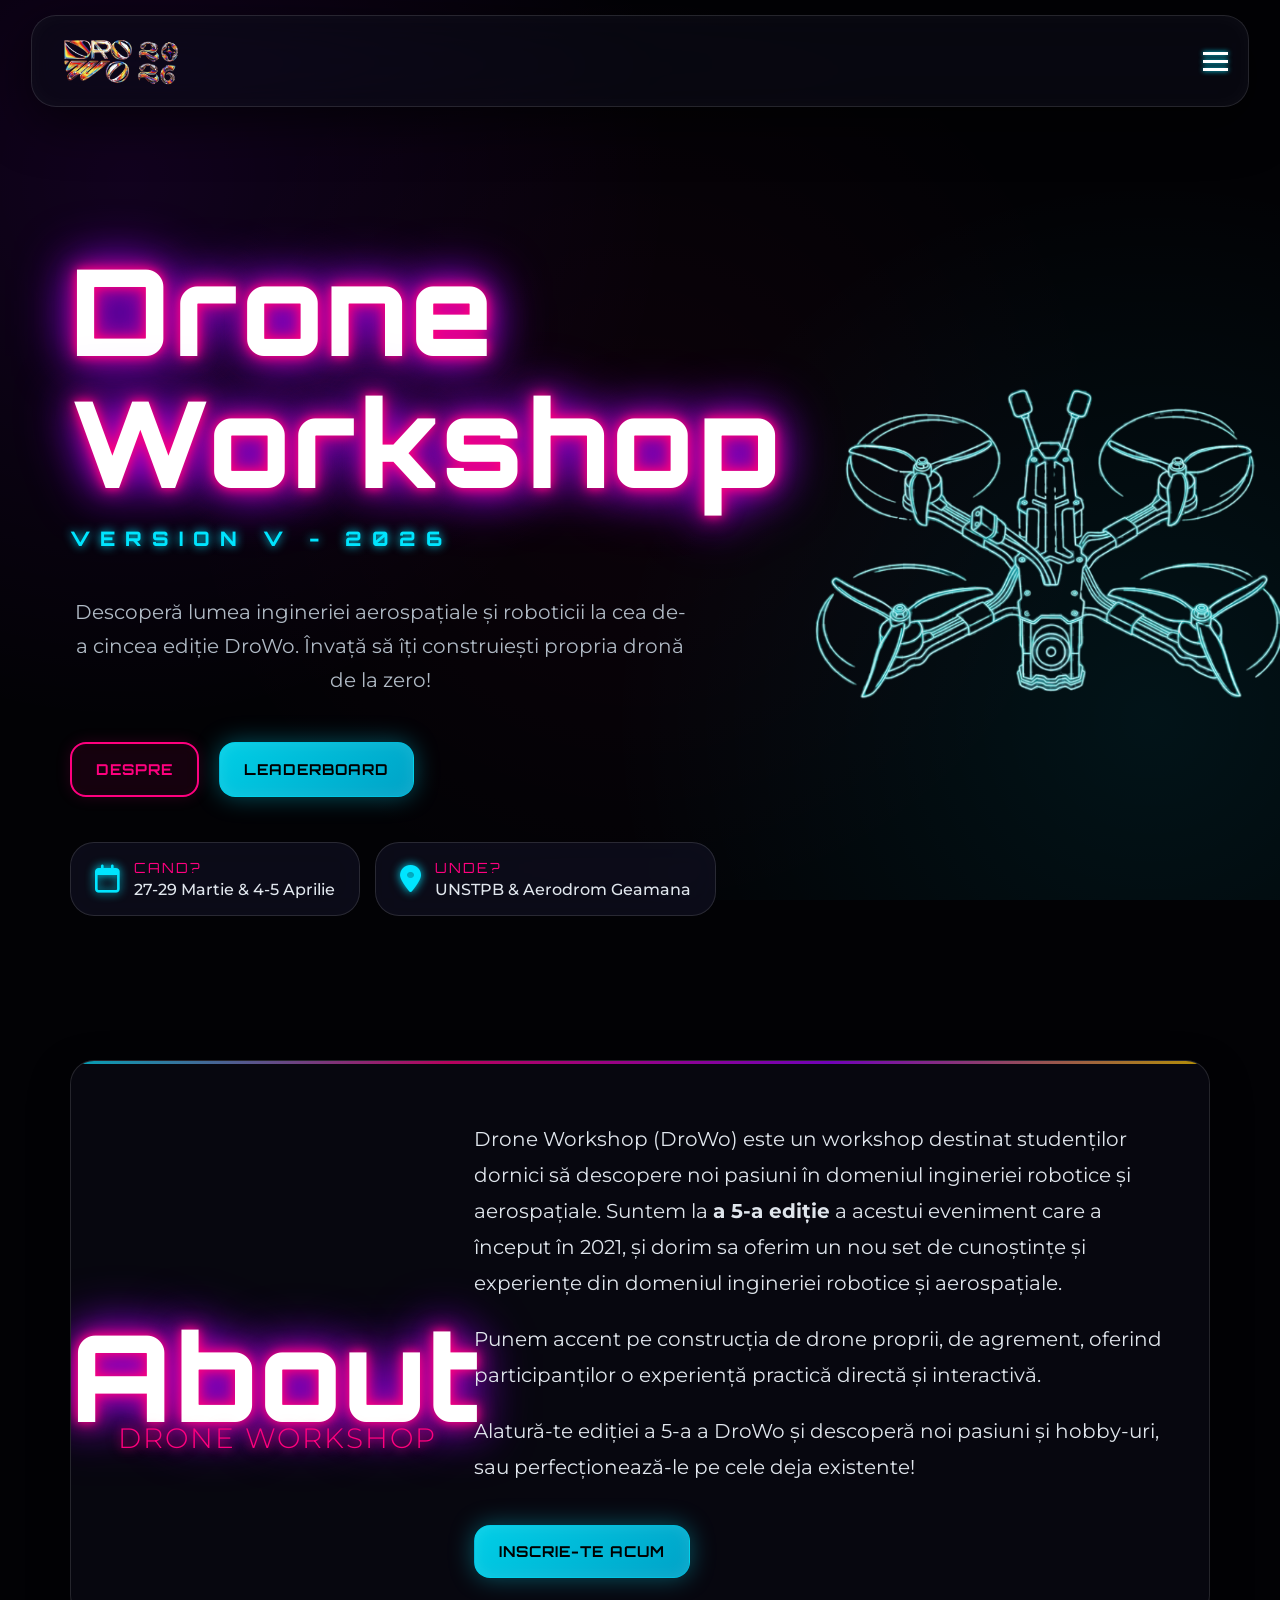
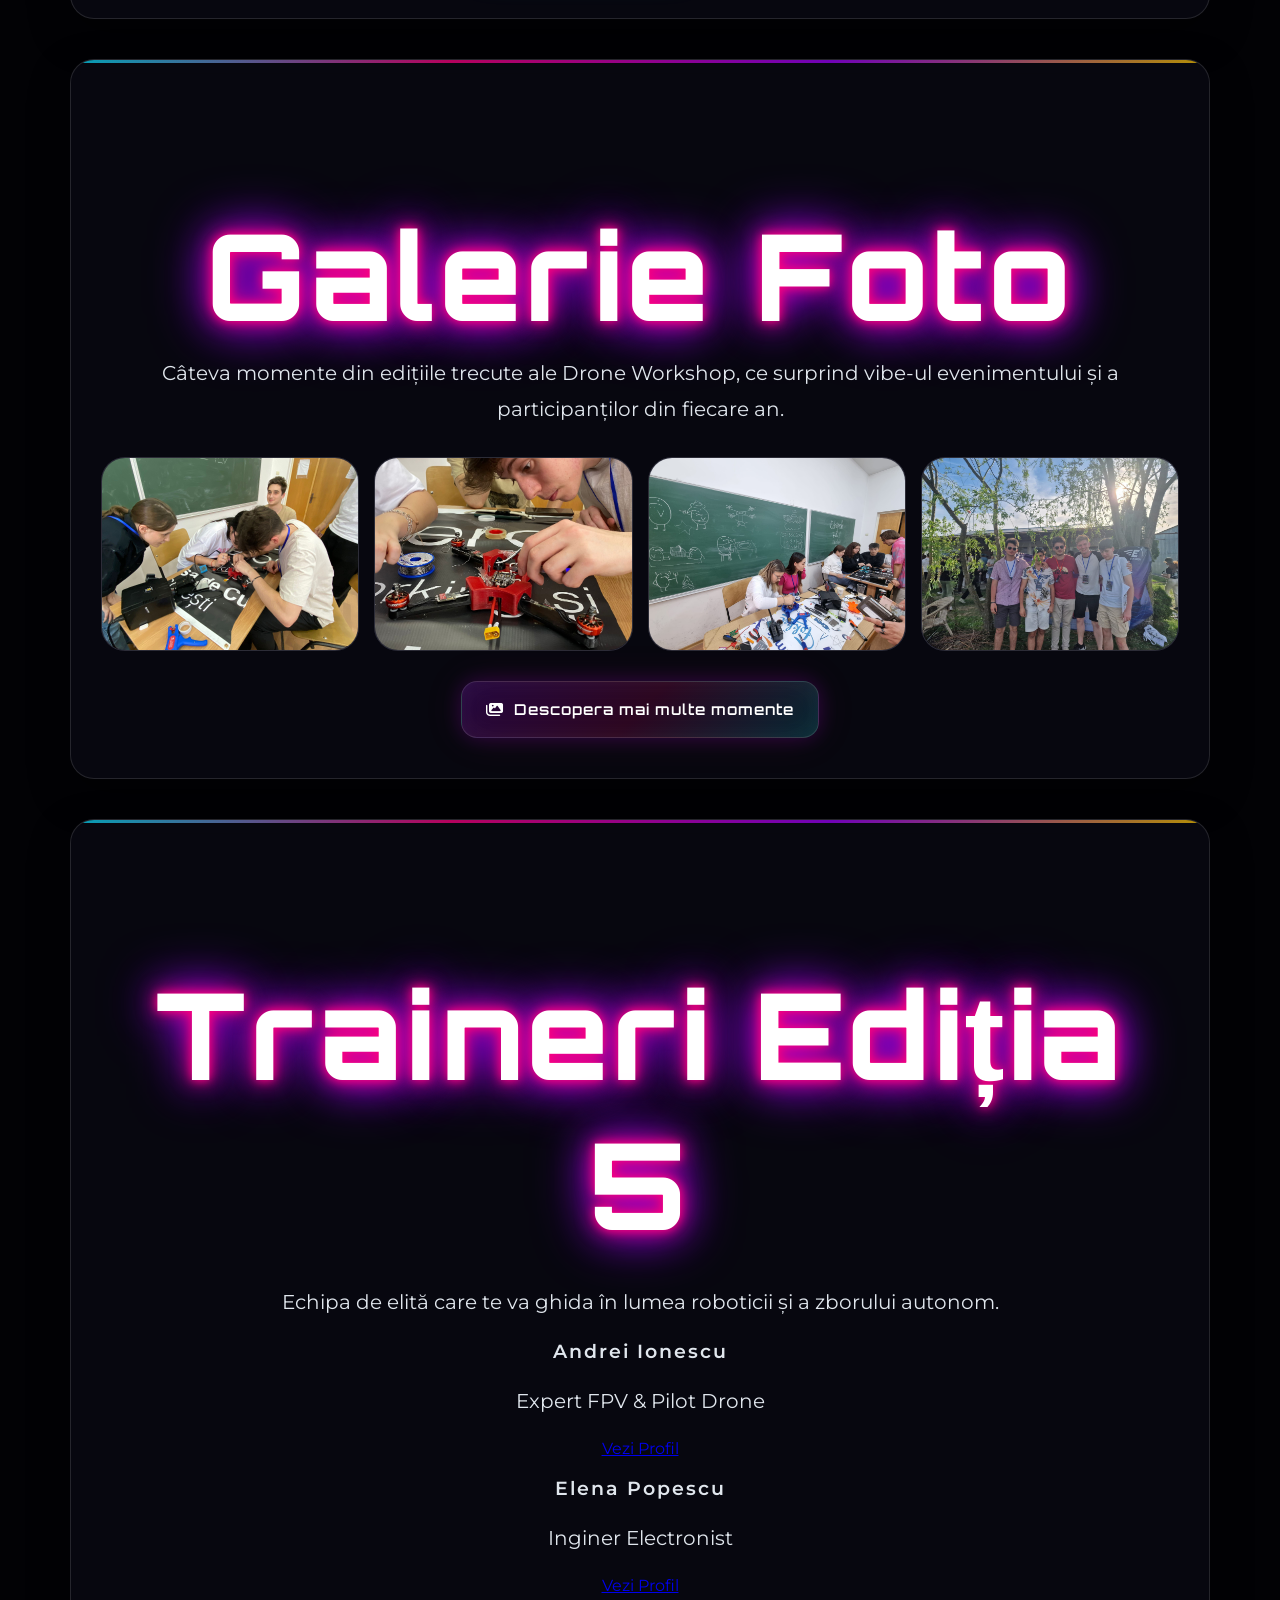
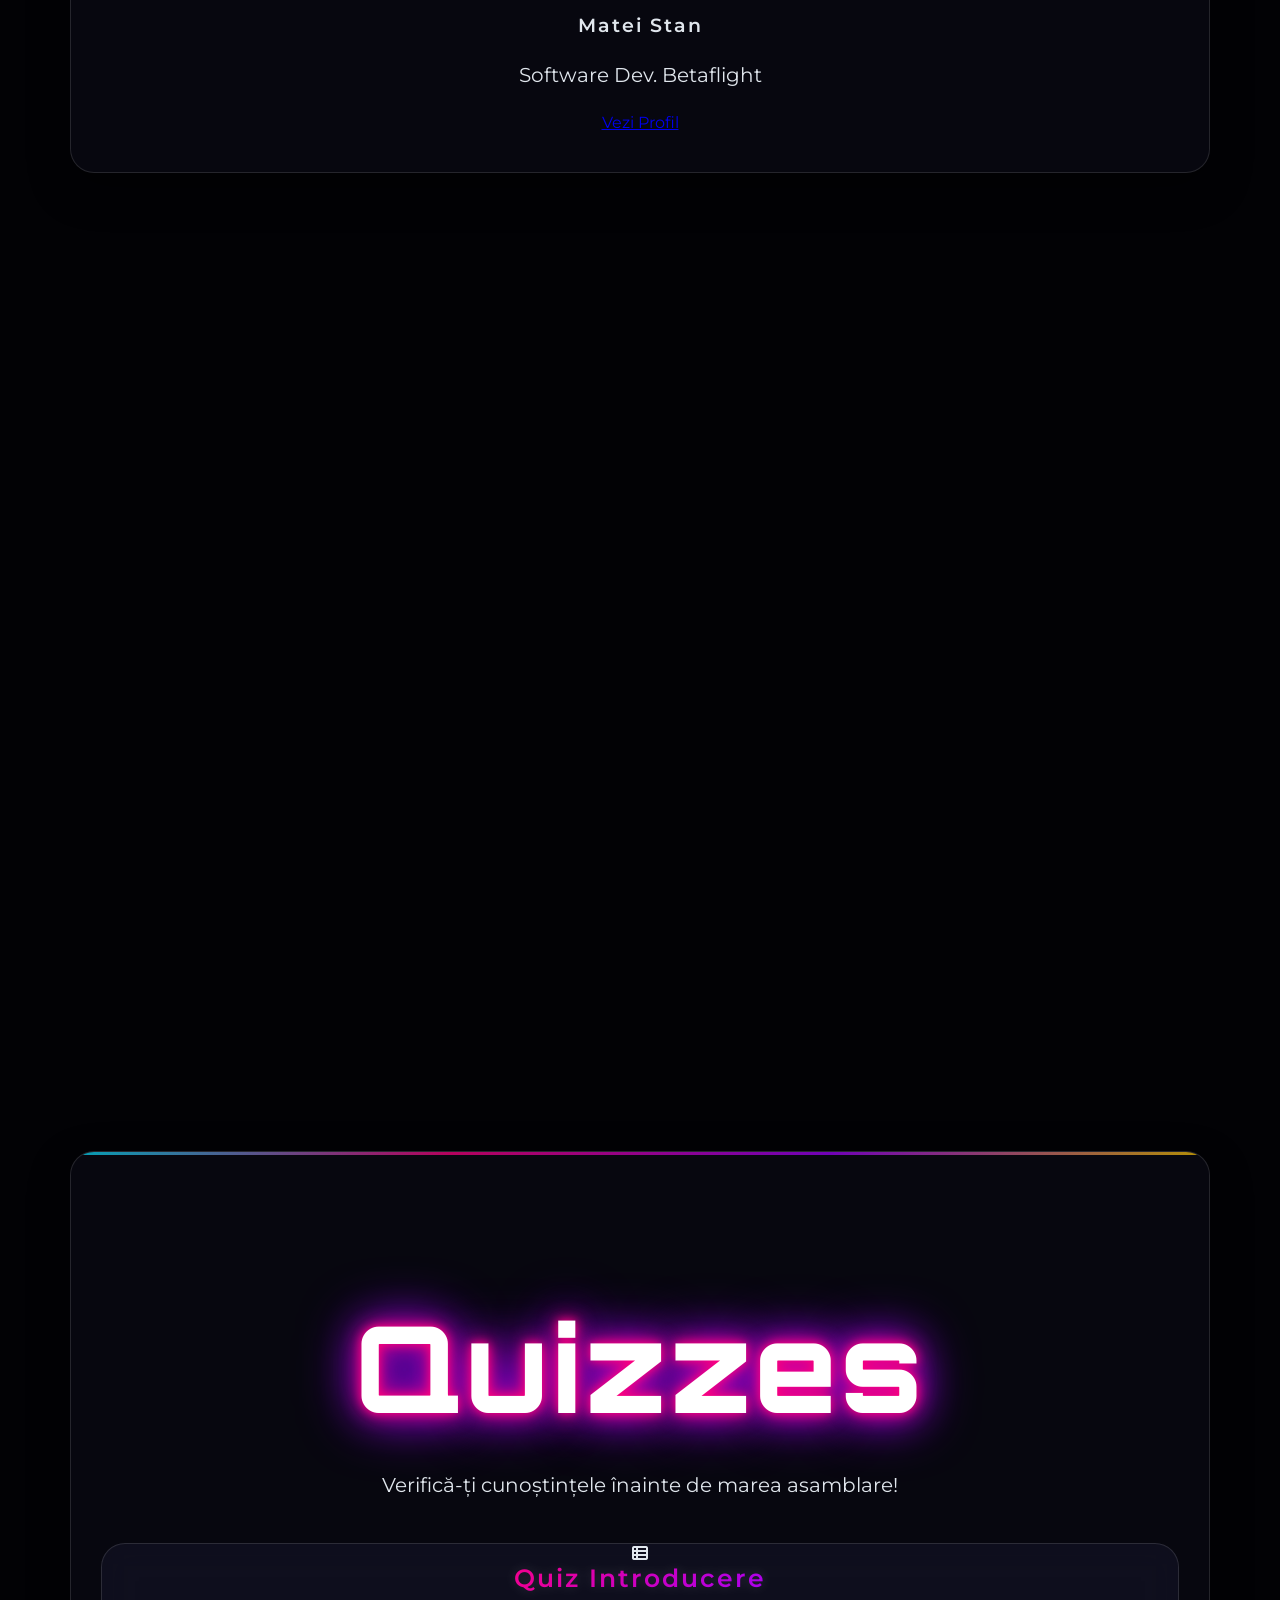
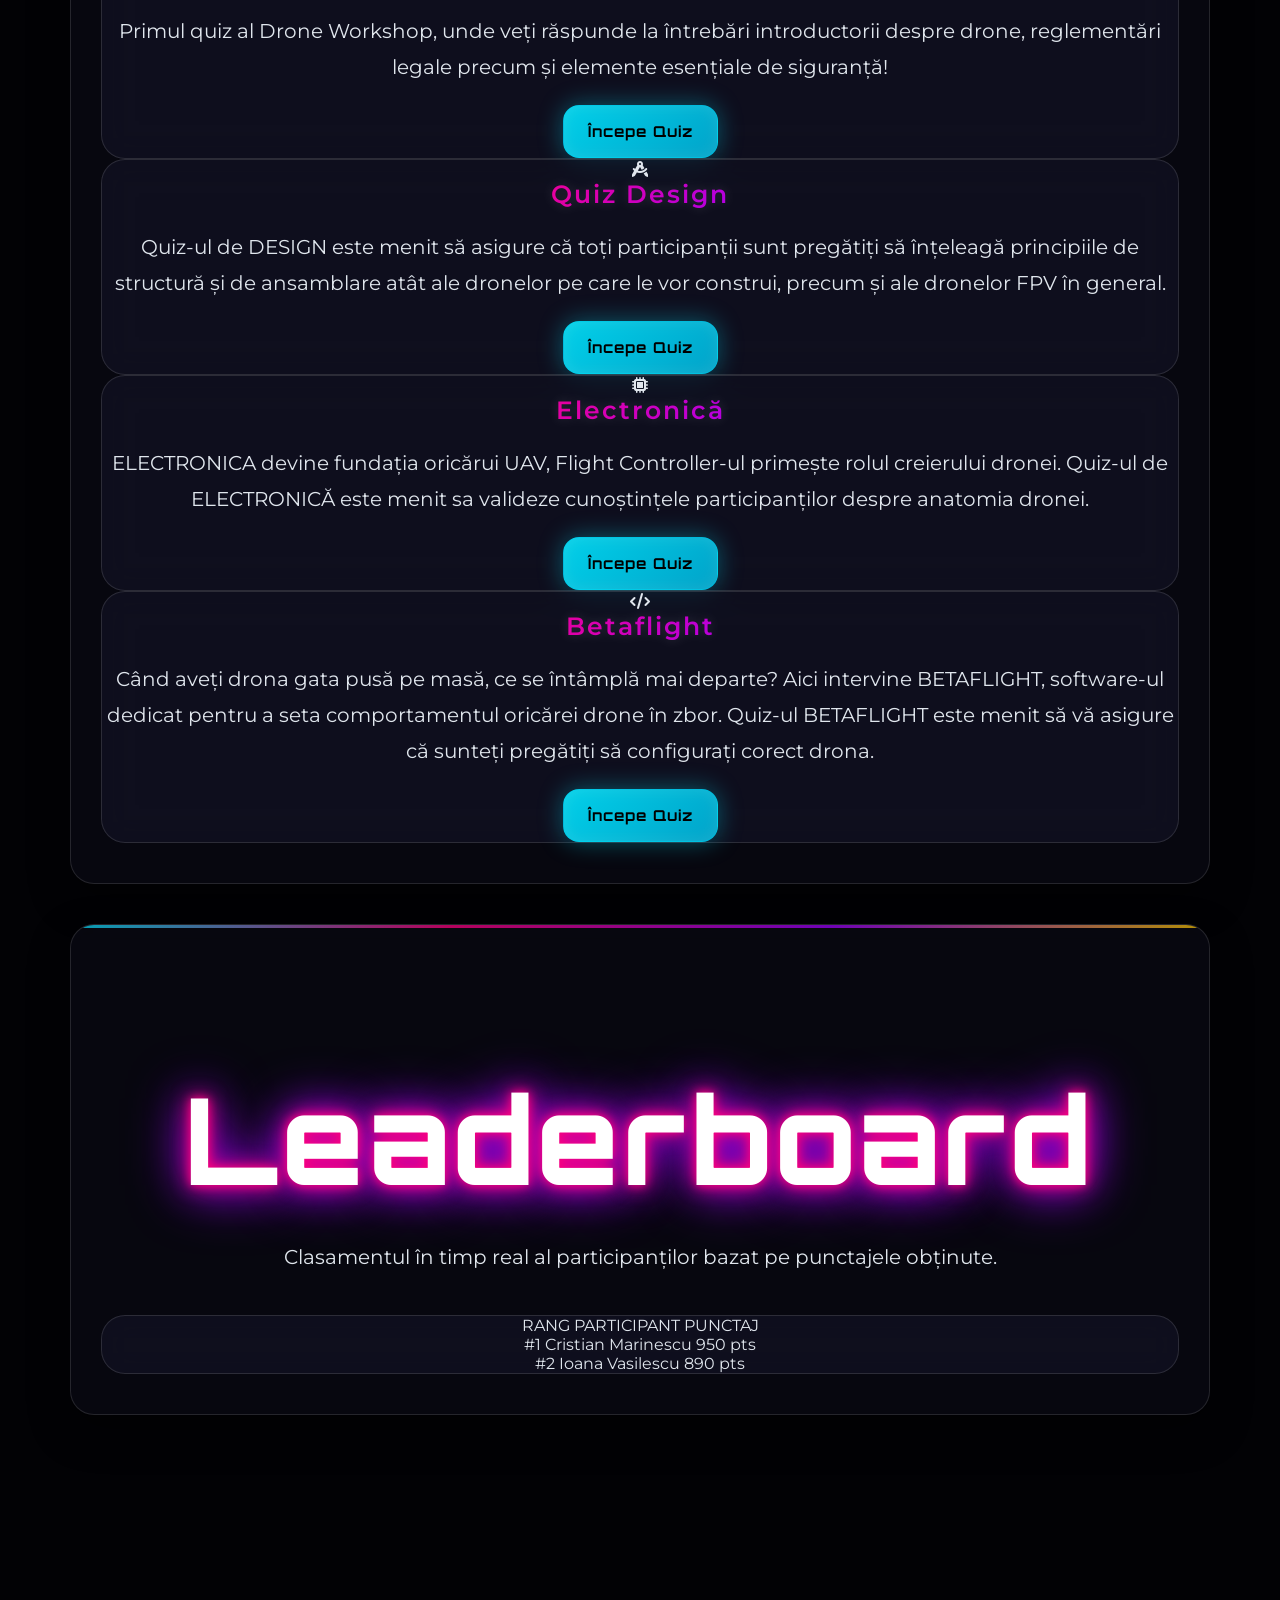
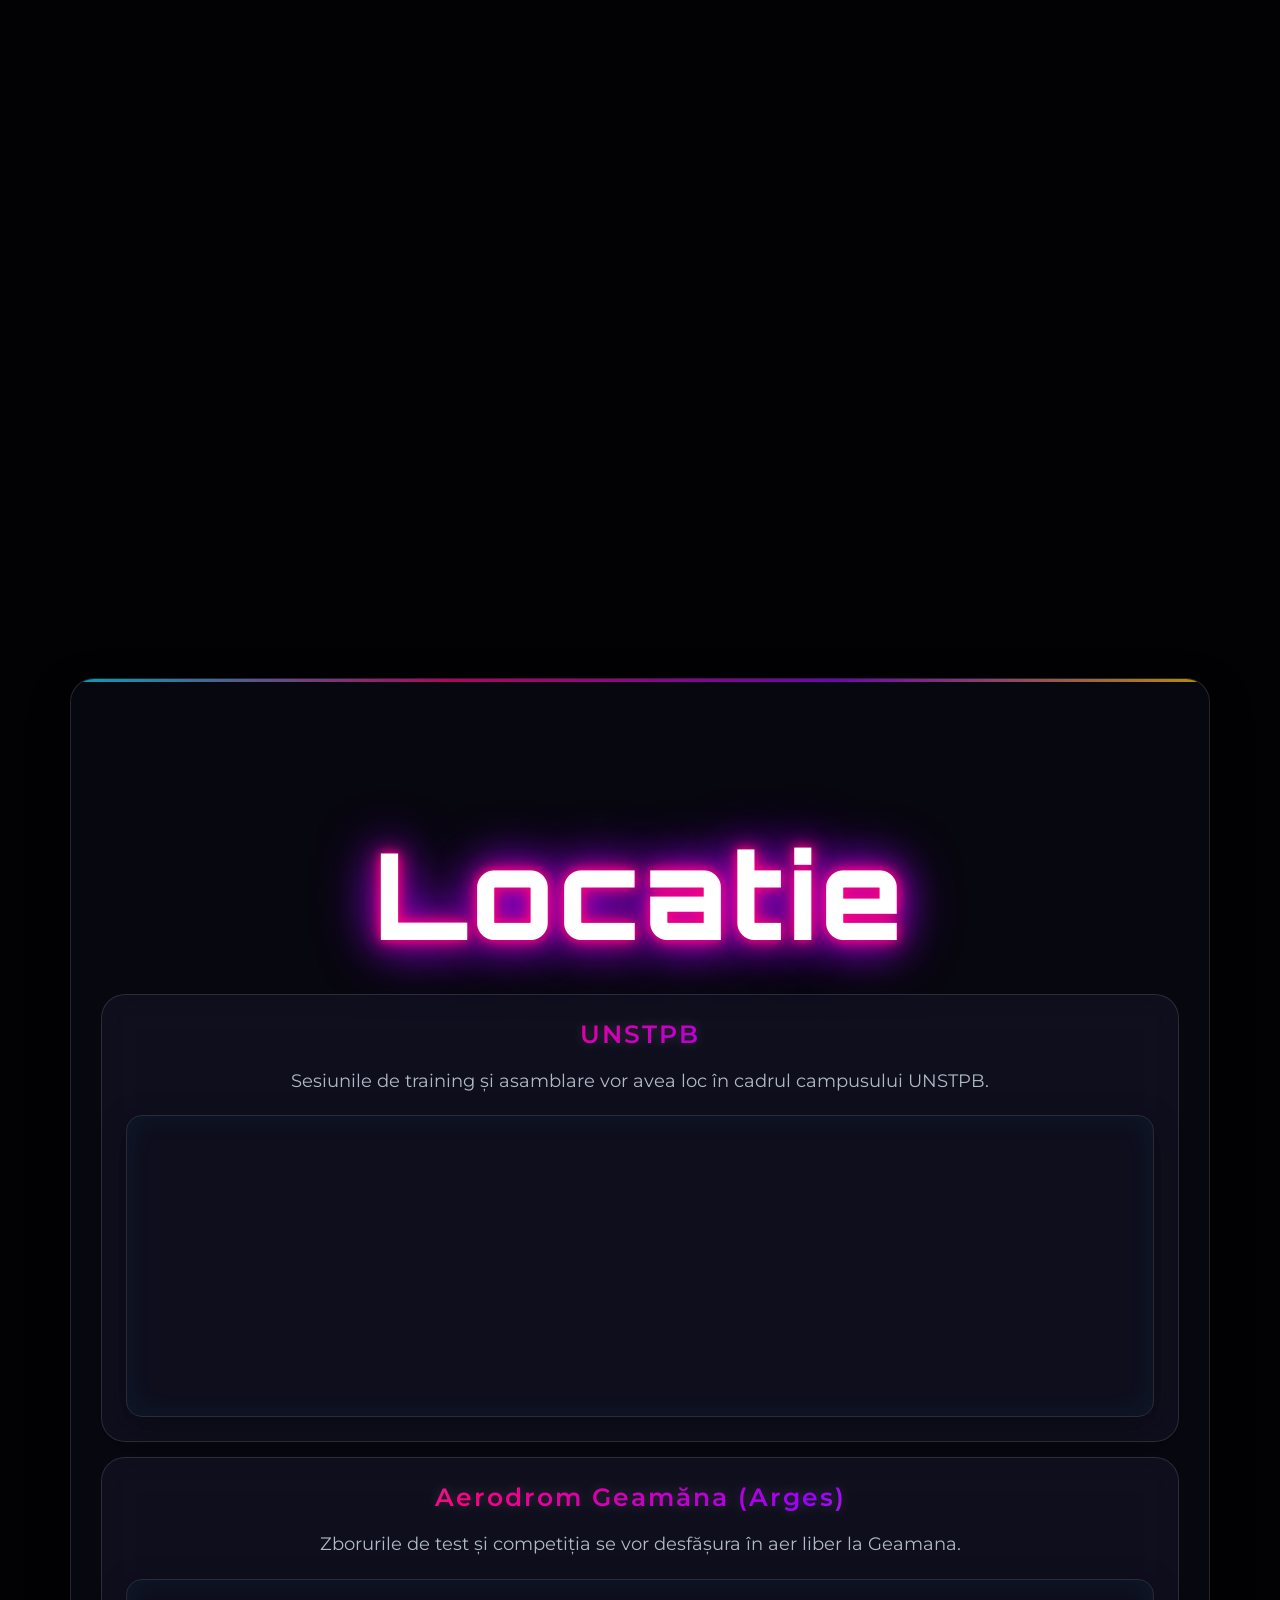
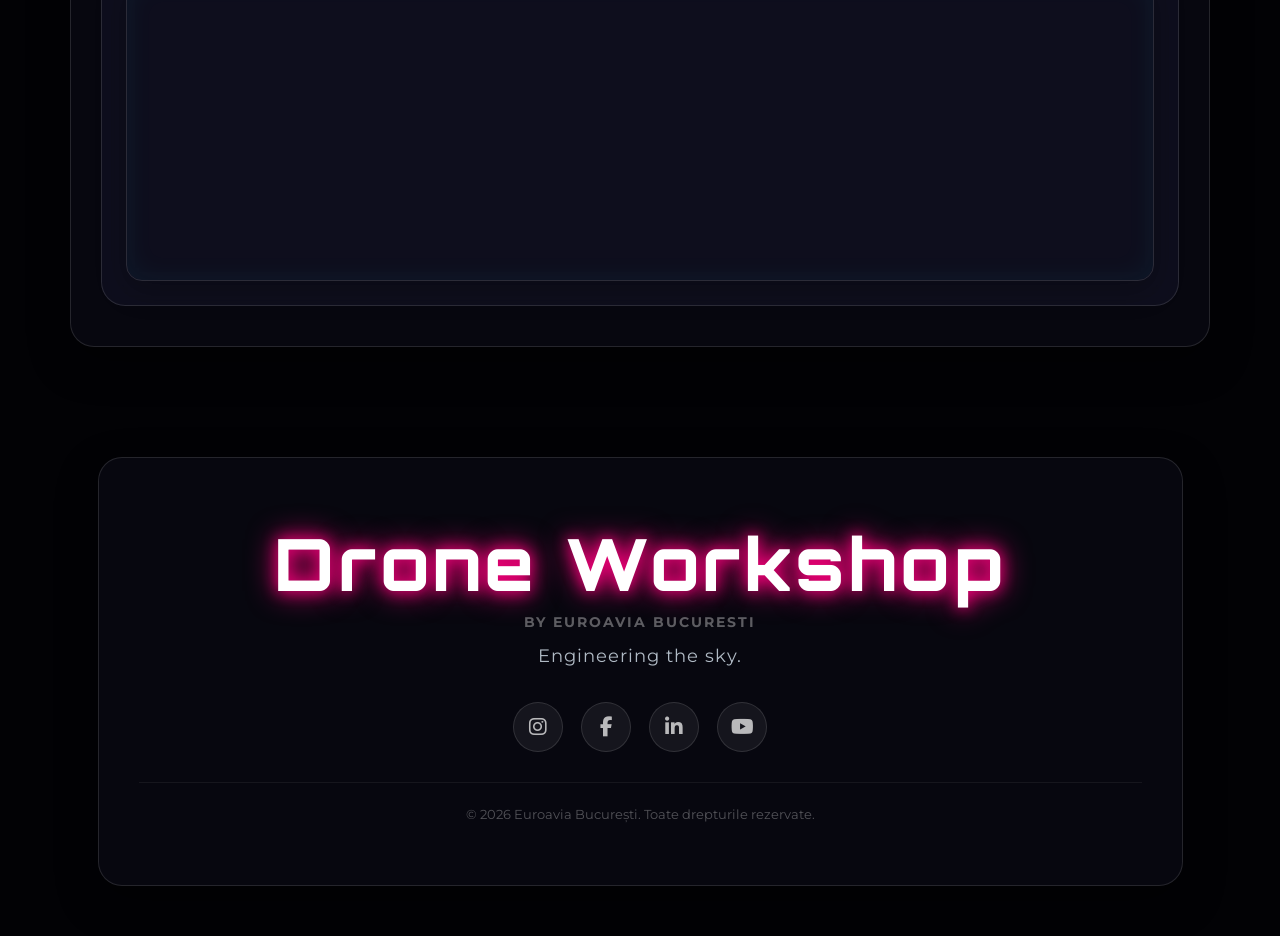
==== commit 1b687124: "Actualizat texte la quiz-uri" ====
--- a/index.html
+++ b/index.html
@@ -47,13 +47,13 @@
     <!-- 1. Hero -->
     <section id="home" class="hero-section hero-full-bleed">
         <div class="hero-content">
-            <h1 class="neon-text">Drone Workshop <span class="edition">editia a 5-a</span>
+            <h1 class="neon-text">Drone Workshop <span class="edition">version v - 2026</span>
             </h1>
             <p class="hero-desc">Descoperă lumea ingineriei aerospațiale și roboticii la cea de-a cincea ediție
                 DroWo. Învață să îți construiești propria dronă de la zero!</p>
             <div class="hero-btns">
-                <a href="#about" class="btn-outline">DESCOPERA</a>
-                <a href="#register" class="btn-neon">INSCRIE-TE ACUM</a>
+                <a href="#about" class="btn-outline">DESPRE</a>
+                <a href="#leaderboard" class="btn-neon">LEADERBOARD</a>
                 <section class="info-strip" style="margin-top: 25px; justify-content: flex-start; padding: 0;">
                     <div class="info-item glass-pod">
                         <i class="fa-regular fa-calendar"></i>
@@ -229,40 +229,42 @@
 
         <!-- QUIZ -->
         <section id="quiz-uri" class="section glass-card hidden-section">
-            <h1 class="neon-title">Quiz-uri Tehnice</h1>
+            <h1 class="neon-title">Quizzes</h1>
             <p style="margin-bottom: 40px;">Verifică-ți cunoștințele înainte de marea asamblare!</p>
 
             <div class="quiz-grid">
+                <div class="quiz-card glass-pod">
+                    <div class="quiz-icon"><i class="fa fa-th-list" aria-hidden="true"></i></div>
+                    <h3 class="card-title">Quiz Introducere</h3>
+                    <p>Primul quiz al Drone Workshop, unde veți răspunde la întrebări introductorii despre drone,
+                        reglementări legale precum și elemente esențiale de siguranță!</p>
+                    <a href="quiz-introducere.php" class="btn-neon">Începe Quiz</a>
+                </div>
                 <div class="quiz-card glass-pod">
                     <div class="quiz-icon"><i class="fa-solid fa-drafting-compass"></i></div>
                     <h3 class="card-title">Quiz Design</h3>
-                    <p>Primul quiz cu care va veti confunta, unde aveti de-a face cu partea de DESIGN a dronelor
-                        noastre.</p>
+                    <p>Quiz-ul de DESIGN este menit să asigure că toți participanții sunt pregătiți să înțeleagă
+                        principiile de structură și de ansamblare atât ale dronelor pe care le vor construi, precum și
+                        ale dronelor FPV în general.</p>
                     <a href="quiz-design.php" class="btn-neon">Începe Quiz</a>
                 </div>
 
                 <div class="quiz-card glass-pod">
                     <div class="quiz-icon"><i class="fa-solid fa-microchip"></i></div>
                     <h3 class="card-title">Electronică</h3>
-                    <p>Include intrebari din partea de ELECTRONICA pentru a va verifica cunostintele acumulate la
-                        training.</p>
+                    <p>ELECTRONICA devine fundația oricărui UAV, Flight Controller-ul primește rolul creierului
+                        dronei. Quiz-ul de ELECTRONICĂ este menit sa valideze cunoștințele participanților
+                        despre anatomia dronei.</p>
                     <a href="quiz-electronica.php" class="btn-neon">Începe Quiz</a>
                 </div>
 
                 <div class="quiz-card glass-pod">
                     <div class="quiz-icon"><i class="fa-solid fa-code"></i></div>
                     <h3 class="card-title">Betaflight</h3>
-                    <p>Al treilea QUIZ cu care va veti bate capul. Partea de Betaflight poate reprezenta o provocare.
-                    </p>
+                    <p>Când aveți drona gata pusă pe masă, ce se întâmplă mai departe? Aici intervine BETAFLIGHT,
+                        software-ul dedicat pentru a seta comportamentul oricărei drone în zbor. Quiz-ul BETAFLIGHT este
+                        menit să vă asigure că sunteți pregătiți să configurați corect drona.</p>
                     <a href="quiz-betaflight.php" class="btn-neon">Începe Quiz</a>
-                </div>
-
-                <div class="quiz-card glass-pod">
-                    <div class="quiz-icon"><i class="fa-solid fa-fire-burner"></i></div>
-                    <h3 class="card-title">Quiz Soldering</h3>
-                    <p>Al patrulea si ultimul QUIZ cu care aveti de-a face. Va trebui sa va folositi de cunostintele
-                        acumulate in training-ul de soldering.</p>
-                    <a href="quiz-soldering.php" class="btn-neon">Începe Quiz</a>
                 </div>
             </div>
         </section>
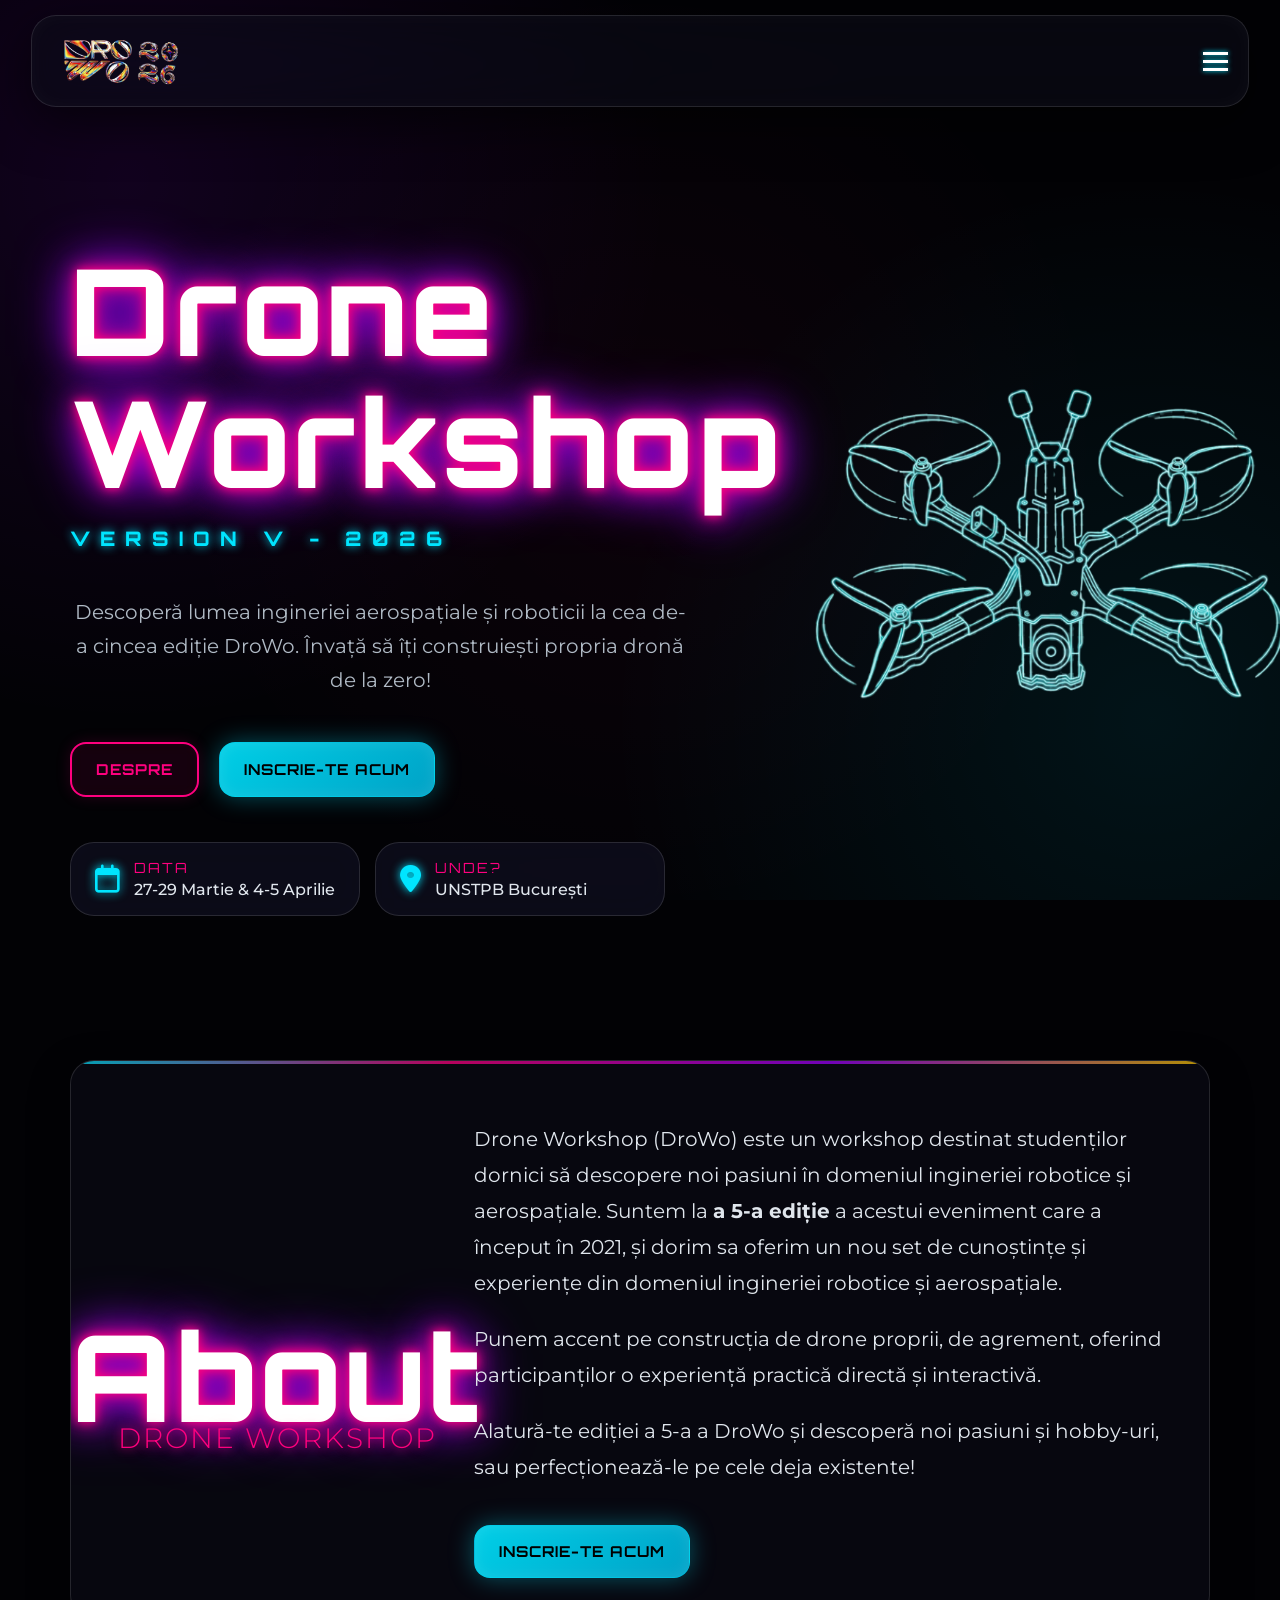
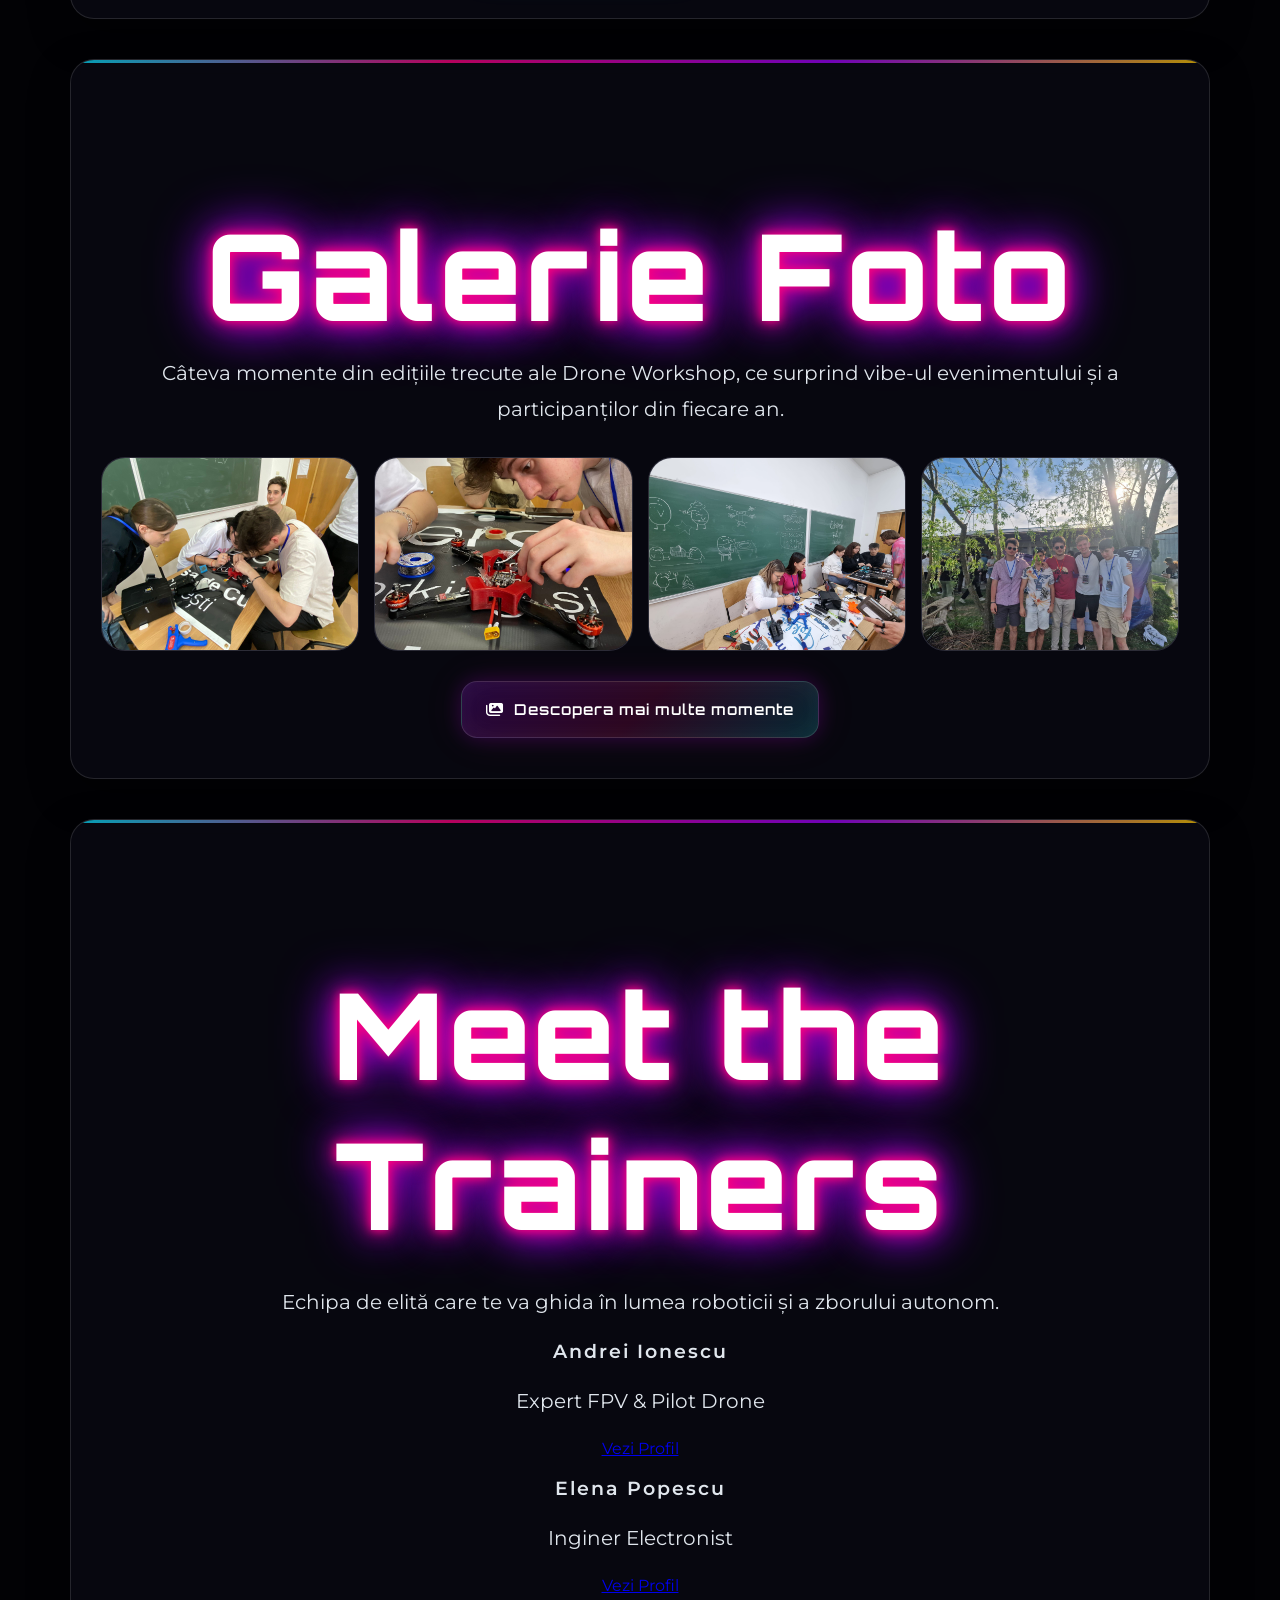
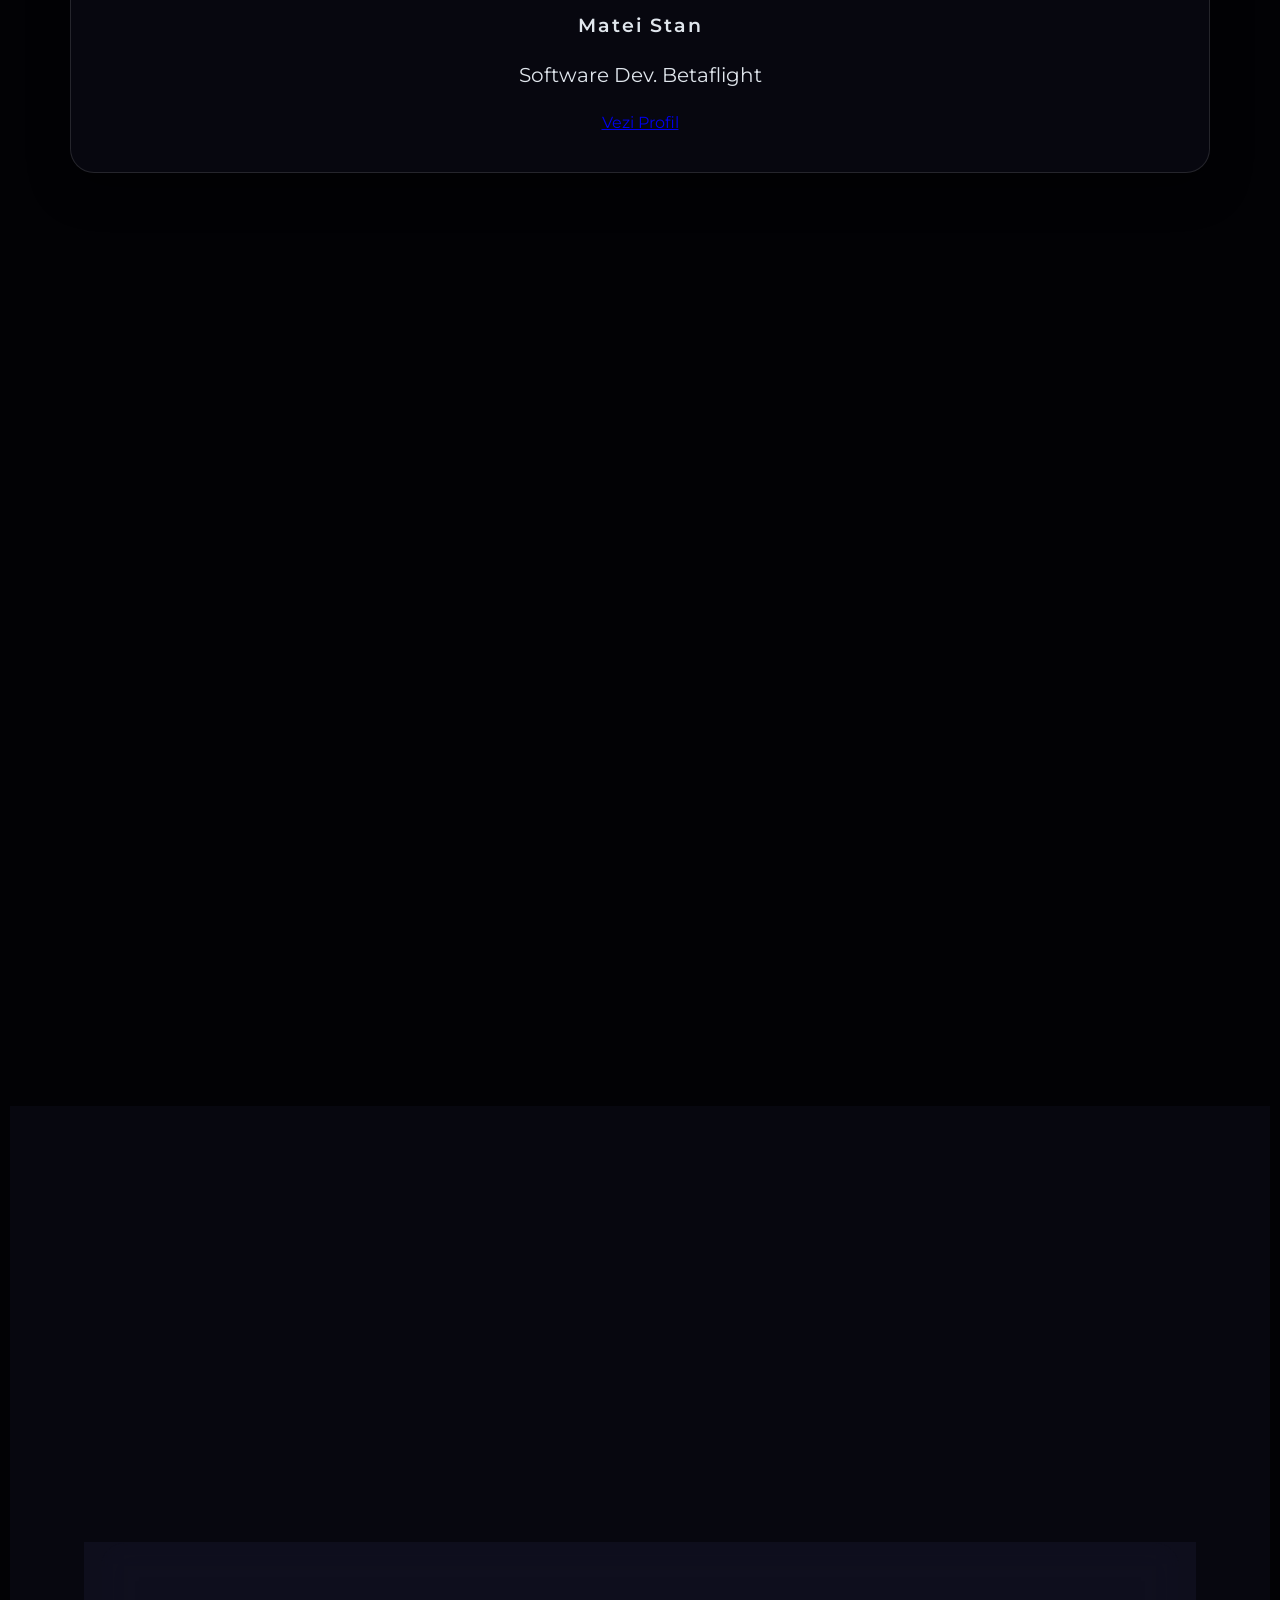
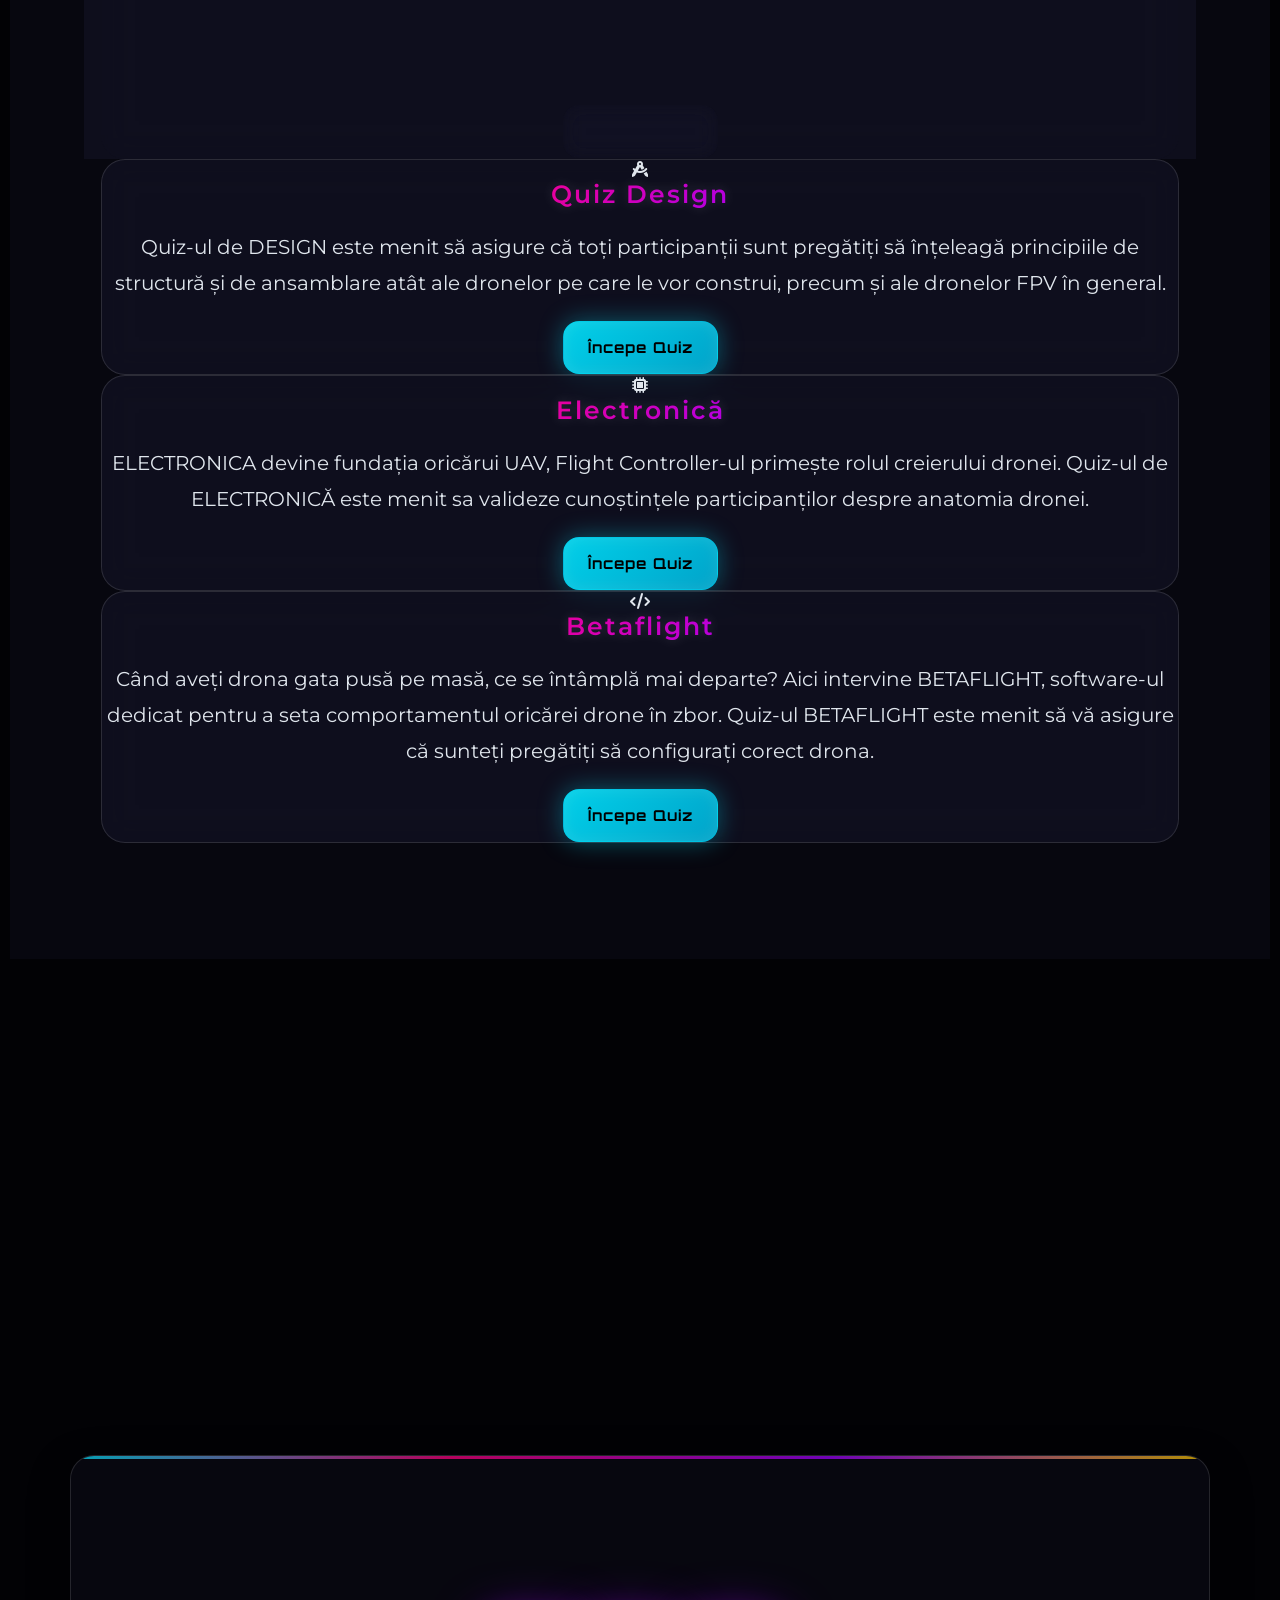
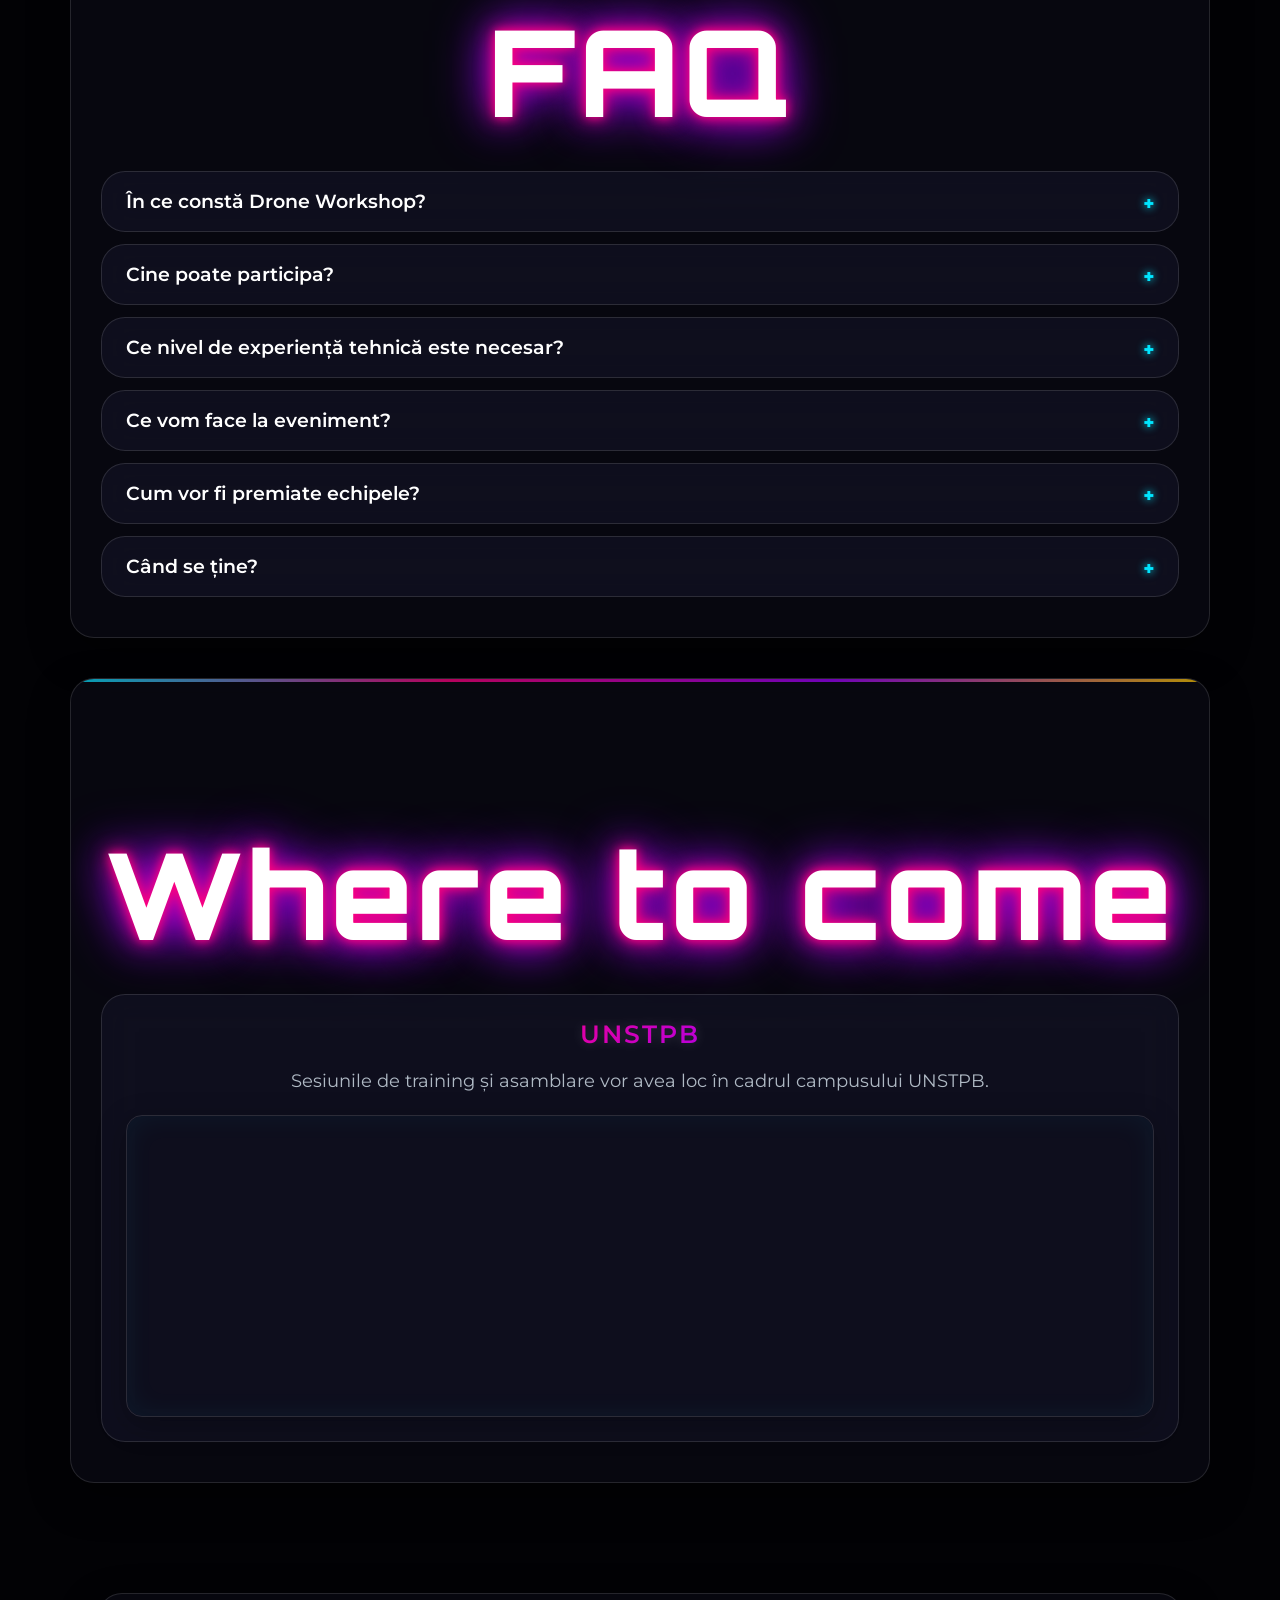
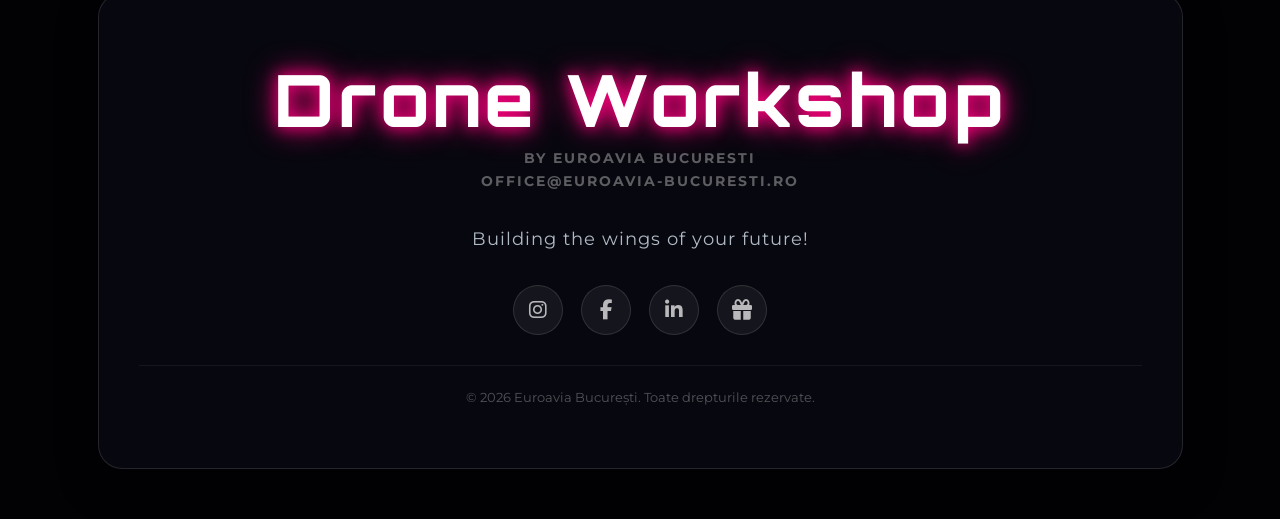
==== commit 3846a089: "Adaugare quiz-uri si meet the trainers pentru a pregati varianta de editat." ====
--- a/index.html
+++ b/index.html
@@ -37,9 +37,8 @@
                 <a href="#about" class="nav-btn">About</a>
                 <a href="/gallery" class="nav-btn">Galerie</a>
                 <a href="#training" class="nav-btn">Trainings</a>
-                <a href="#quiz-uri" class="nav-btn">Quiz-uri</a>
                 <a href="#faq" class="nav-btn">FAQ</a>
-                <a href="/login.html" class="btn-login">Login</a>
+                <a href="https://forms.gle/VkUStjwMYHUfitMu6" target="_blank" class="btn-login">Înscrie-te</a>
             </nav>
         </div>
     </header>
@@ -47,18 +46,18 @@
     <!-- 1. Hero -->
     <section id="home" class="hero-section hero-full-bleed">
         <div class="hero-content">
-            <h1 class="neon-text">Drone Workshop <span class="edition">version v - 2026</span>
+            <h1 class="neon-text">Drone Workshop <span class="edition">VERSION V - 2026</span>
             </h1>
             <p class="hero-desc">Descoperă lumea ingineriei aerospațiale și roboticii la cea de-a cincea ediție
                 DroWo. Învață să îți construiești propria dronă de la zero!</p>
             <div class="hero-btns">
                 <a href="#about" class="btn-outline">DESPRE</a>
-                <a href="#leaderboard" class="btn-neon">LEADERBOARD</a>
+                <a href="https://forms.gle/VkUStjwMYHUfitMu6" target="_blank" class="btn-neon">INSCRIE-TE ACUM</a>
                 <section class="info-strip" style="margin-top: 25px; justify-content: flex-start; padding: 0;">
                     <div class="info-item glass-pod">
                         <i class="fa-regular fa-calendar"></i>
                         <div class="info-text">
-                            <span class="label">CAND?</span>
+                            <span class="label">DATA</span>
                             <span class="value">27-29 Martie & 4-5 Aprilie</span>
                         </div>
                     </div>
@@ -66,7 +65,7 @@
                         <i class="fa-solid fa-location-dot"></i>
                         <div class="info-text">
                             <span class="label">UNDE?</span>
-                            <span class="value">UNSTPB & Aerodrom Geamana</span>
+                            <span class="value">UNSTPB București</span>
                         </div>
                     </div>
                 </section>
@@ -107,7 +106,8 @@
                         sau perfecționează-le pe
                         cele deja existente!</p>
                     <div class="about-action" style="margin-top: 40px; text-align: left;">
-                        <a href="#register" class="btn-neon">INSCRIE-TE ACUM</a>
+                        <a href="https://forms.gle/VkUStjwMYHUfitMu6" target="_blank" class="btn-neon">INSCRIE-TE
+                            ACUM</a>
                     </div>
                 </div>
             </div>
@@ -140,9 +140,8 @@
             </div>
         </section>
 
-        <!-- TRAINERI -->
         <section id="traineri" class="section glass-card hidden-section">
-            <h1 class="neon-title">Traineri Ediția 5</h1>
+            <h1 class="neon-title">Meet the Trainers</h1>
             <p class="section-subtitle">Echipa de elită care te va ghida în lumea roboticii și a zborului autonom.</p>
 
             <div class="trainer-grid">
@@ -350,7 +349,7 @@
 
         <!-- LOCATIE -->
         <section id="locatie" class="section">
-            <h1 class="neon-title">Locatie</h1>
+            <h1 class="neon-title">Where to come</h1>
             <div class="location-grid">
                 <div class="location-card glass-pod">
                     <h3 class="card-title-location">UNSTPB</h3>
@@ -361,7 +360,7 @@
                             width="100%" height="300" allowfullscreen="" loading="lazy"></iframe>
                     </div>
                 </div>
-                <div class="location-card glass-pod">
+                <!-- <div class="location-card glass-pod">
                     <h3 class="card-title-location">Aerodrom Geamăna (Arges)</h3>
                     <p>Zborurile de test și competiția se vor desfășura în aer liber la Geamana.</p>
                     <div class="iframe-wrapper">
@@ -369,7 +368,7 @@
                             src="https://www.google.com/maps/embed?pb=!1m18!1m12!1m3!1d2830.2461052686235!2d24.889904176579!3d44.81655067641679!2m3!1f0!2f0!3f0!3m2!1i1024!2i768!4f13.1!3m3!1m2!1s0x40b2bd2cad60cd79%3A0x8b9e5010980d441f!2sAerodromul%20Geam%C4%83na!5e0!3m2!1sen!2sro!4v1773241950864!5m2!1sen!2sro"
                             width="100%" height="300" allowfullscreen="" loading="lazy"></iframe>
                     </div>
-                </div>
+                </div> -->
             </div>
         </section>
 
@@ -413,25 +412,26 @@
                     <h2 class="cursive-neon">Drone Workshop</h2>
                     <a href="https://euroavia-bucuresti.ro/" target="_blank" class="by-euroavia">by Euroavia
                         Bucuresti</a>
-                </div>
-                <p>Engineering the sky.</p>
+                    <a href="mailto:office@euroavia-bucuresti.ro" class="by-euroavia">office@euroavia-bucuresti.ro</a>
+                    <br>
+                </div>
+                <p>Building the wings of your future!</p>
             </div>
             <div class="footer-socials">
-                <a href="https://www.instagram.com/euroavia_bucuresti/" target="_blank" class="social-icon"
+                <a href="https://www.instagram.com/euroavia.bucuresti/" target="_blank" class="social-icon"
                     aria-label="Instagram">
                     <i class="fa-brands fa-instagram"></i>
                 </a>
-                <a href="https://www.facebook.com/euroavia.bucuresti" target="_blank" class="social-icon"
+                <a href="https://www.facebook.com/EUROAVIABucuresti" target="_blank" class="social-icon"
                     aria-label="Facebook">
                     <i class="fa-brands fa-facebook-f"></i>
                 </a>
-                <a href="https://www.linkedin.com/company/euroavia-bucure%C8%99ti/" target="_blank" class="social-icon"
+                <a href="https://www.linkedin.com/company/euroavia-bucuresti/" target="_blank" class="social-icon"
                     aria-label="LinkedIn">
                     <i class="fa-brands fa-linkedin-in"></i>
                 </a>
-                <a href="https://www.youtube.com/@euroaviabucuresti" target="_blank" class="social-icon"
-                    aria-label="YouTube">
-                    <i class="fa-brands fa-youtube"></i>
+                <a href="https://nova.campus.pub.ro" target="_blank" class="social-icon" aria-label="fa-gift">
+                    <i class="fa fa-gift"></i>
                 </a>
             </div>
             <div class="footer-copyright">
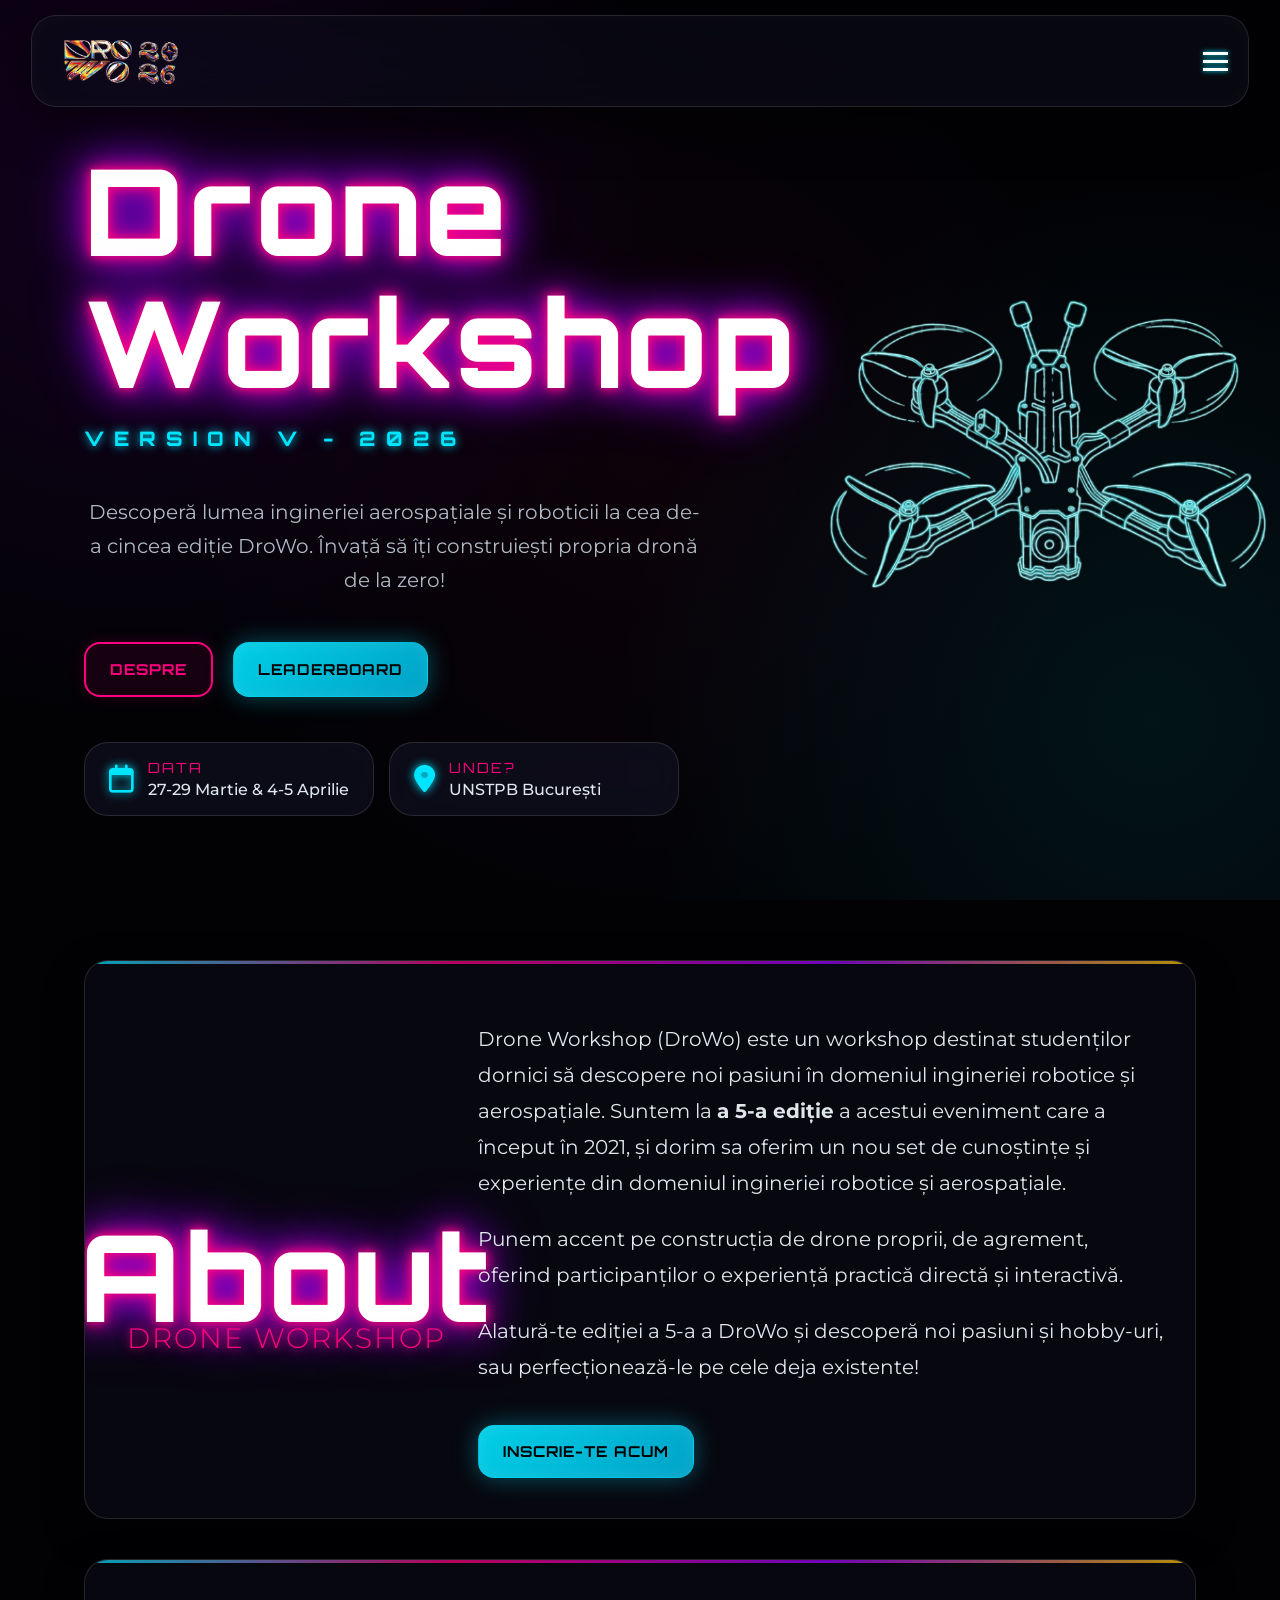
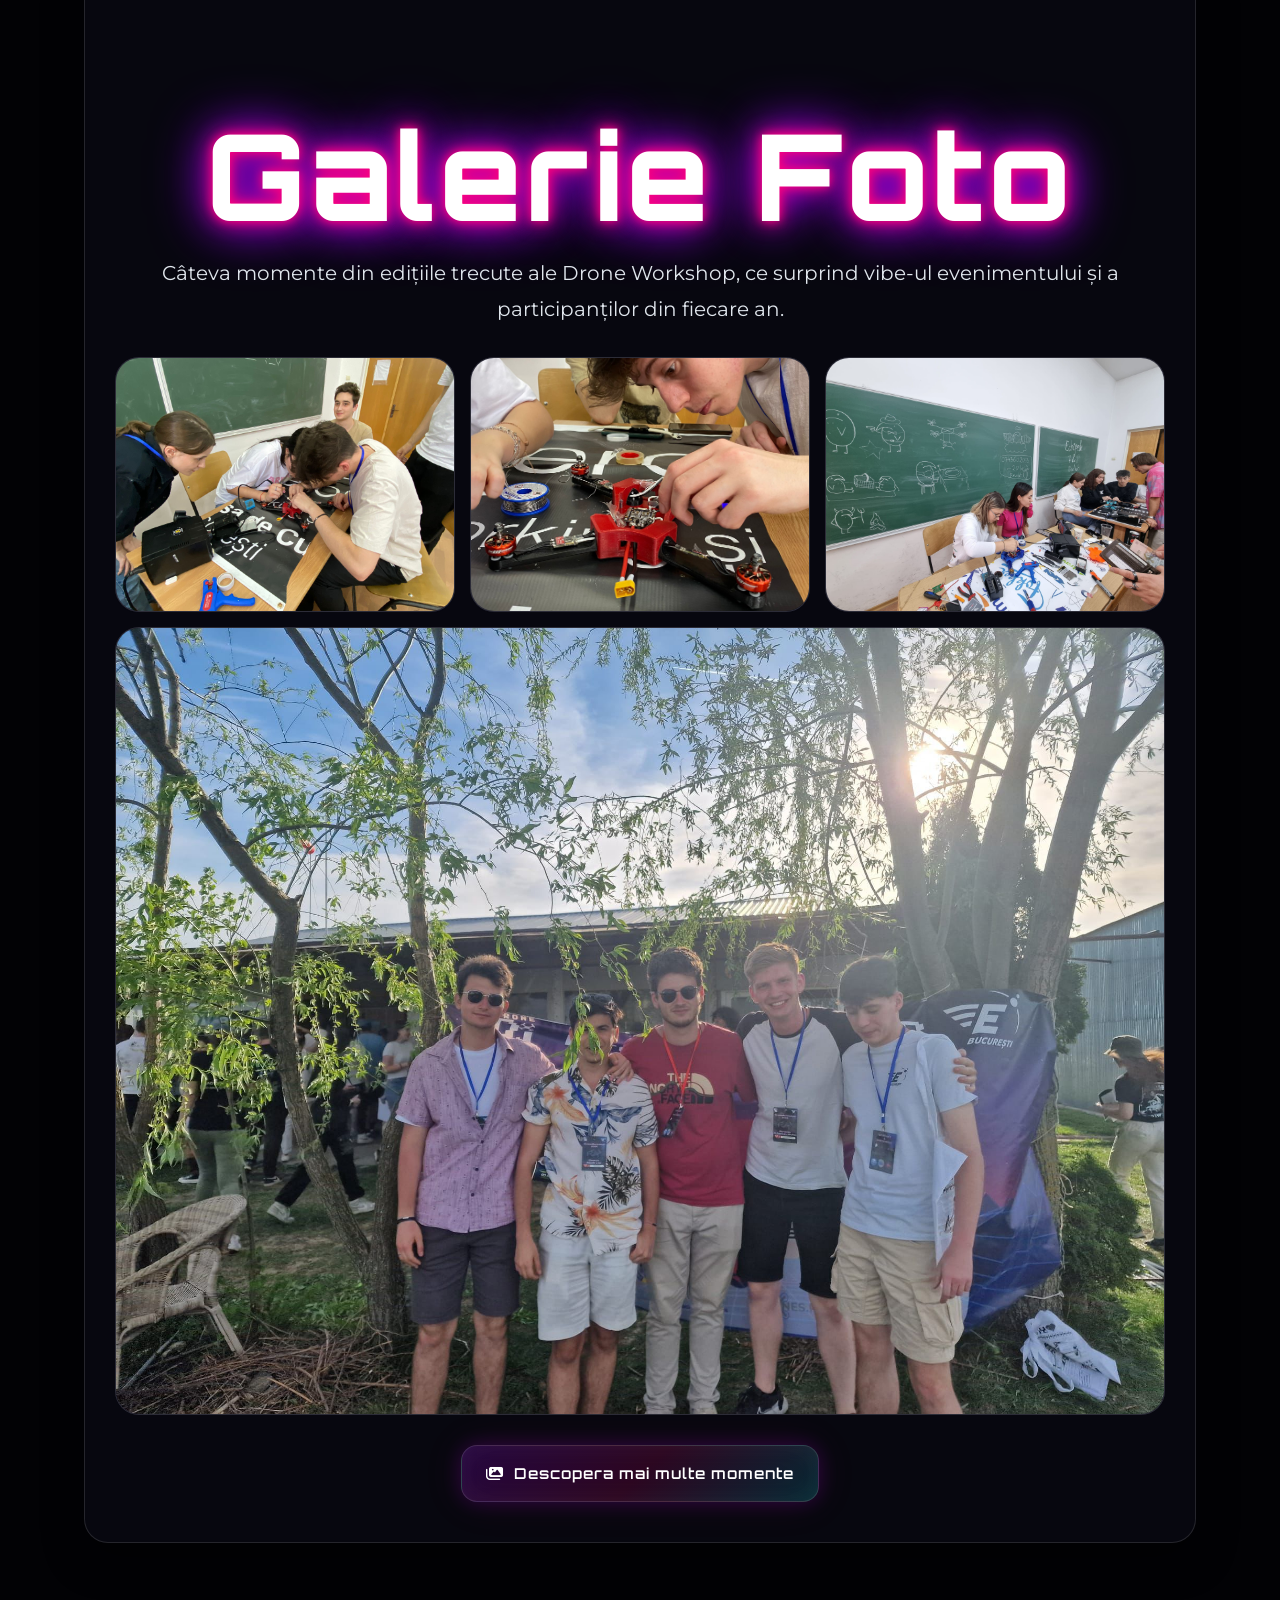
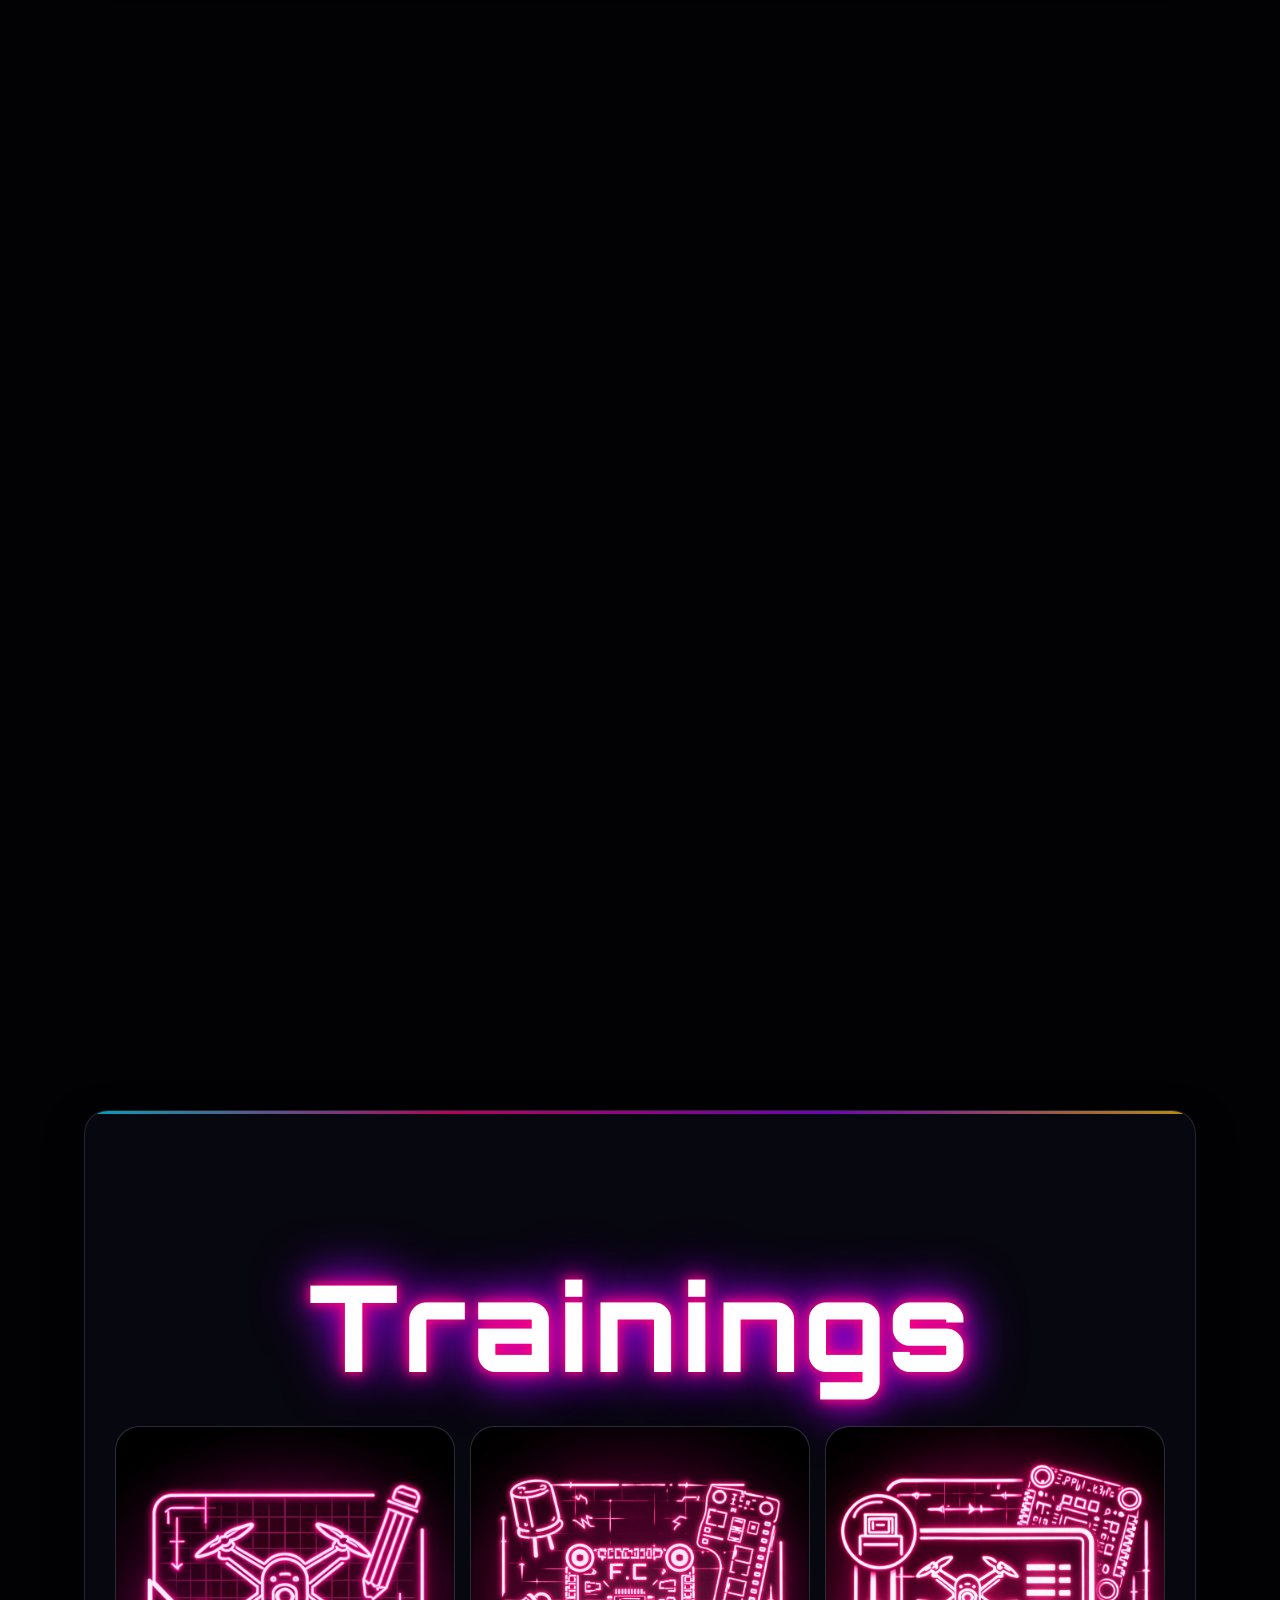
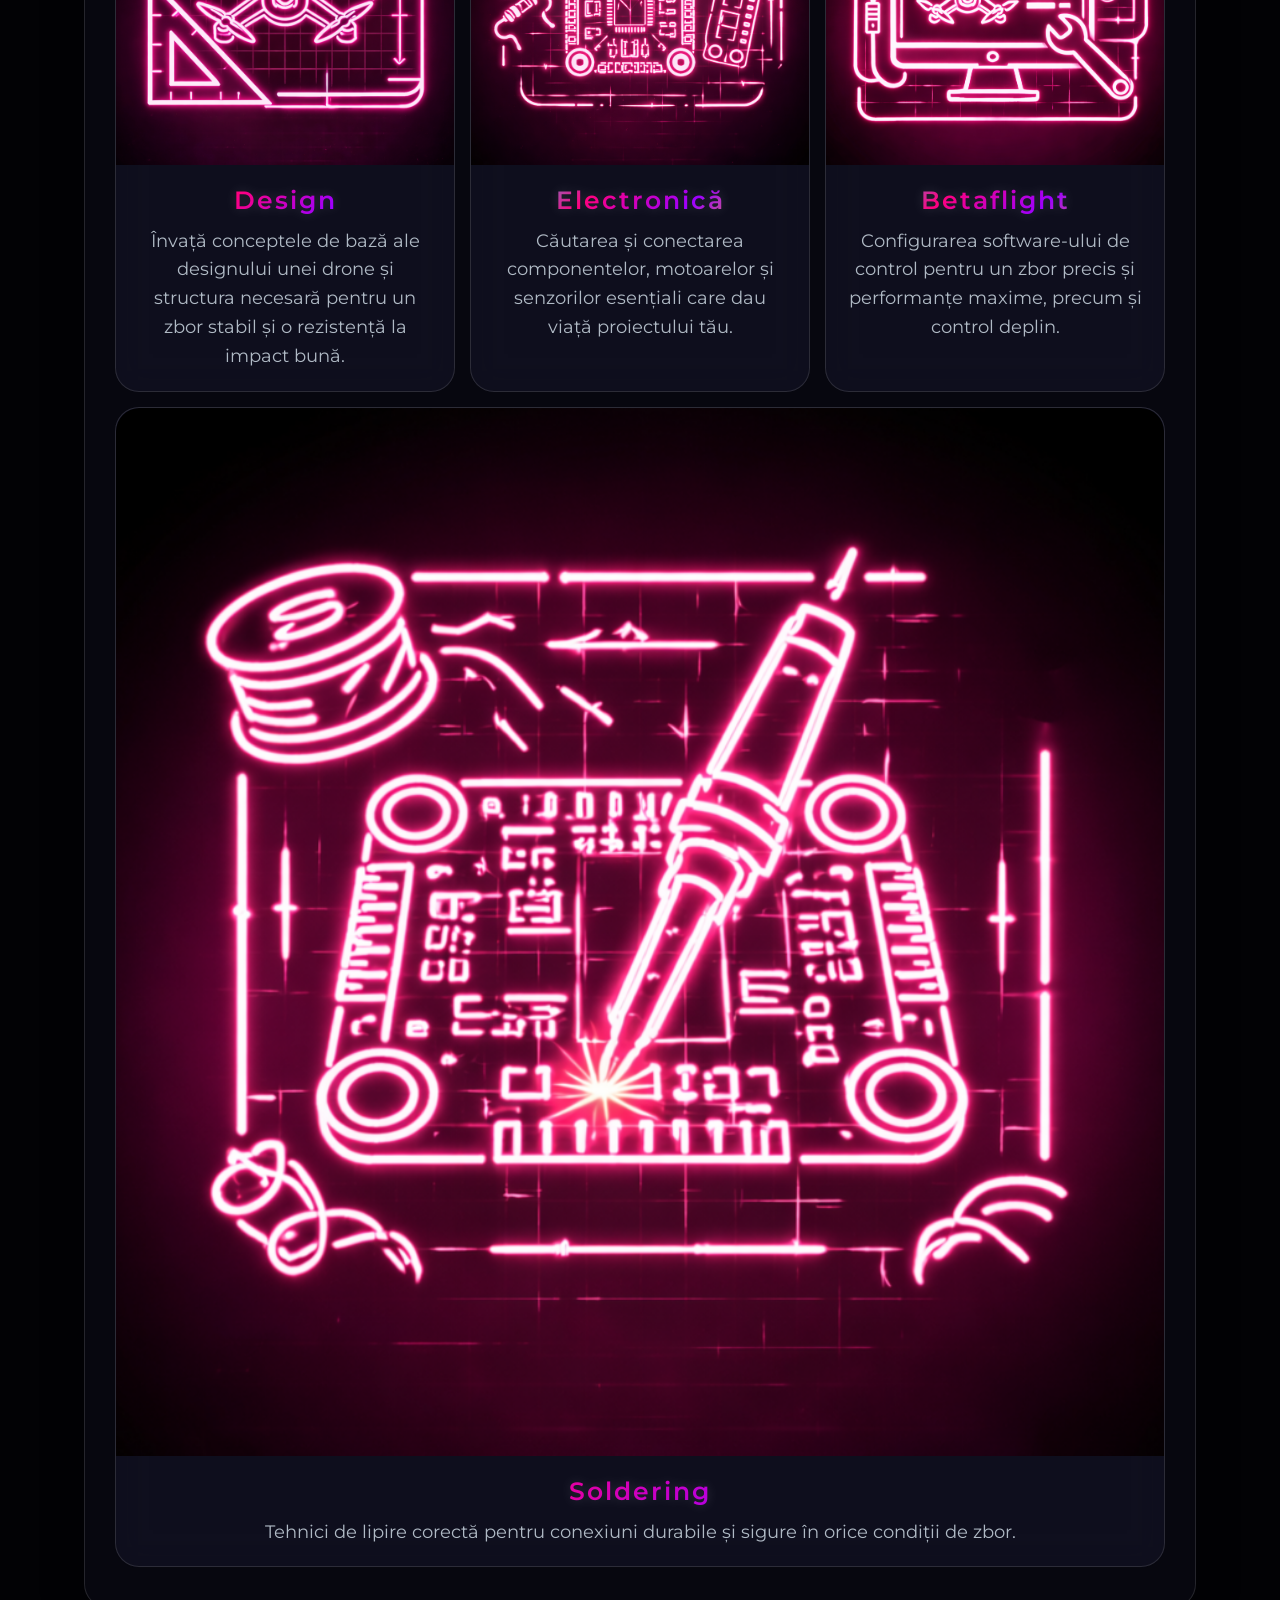
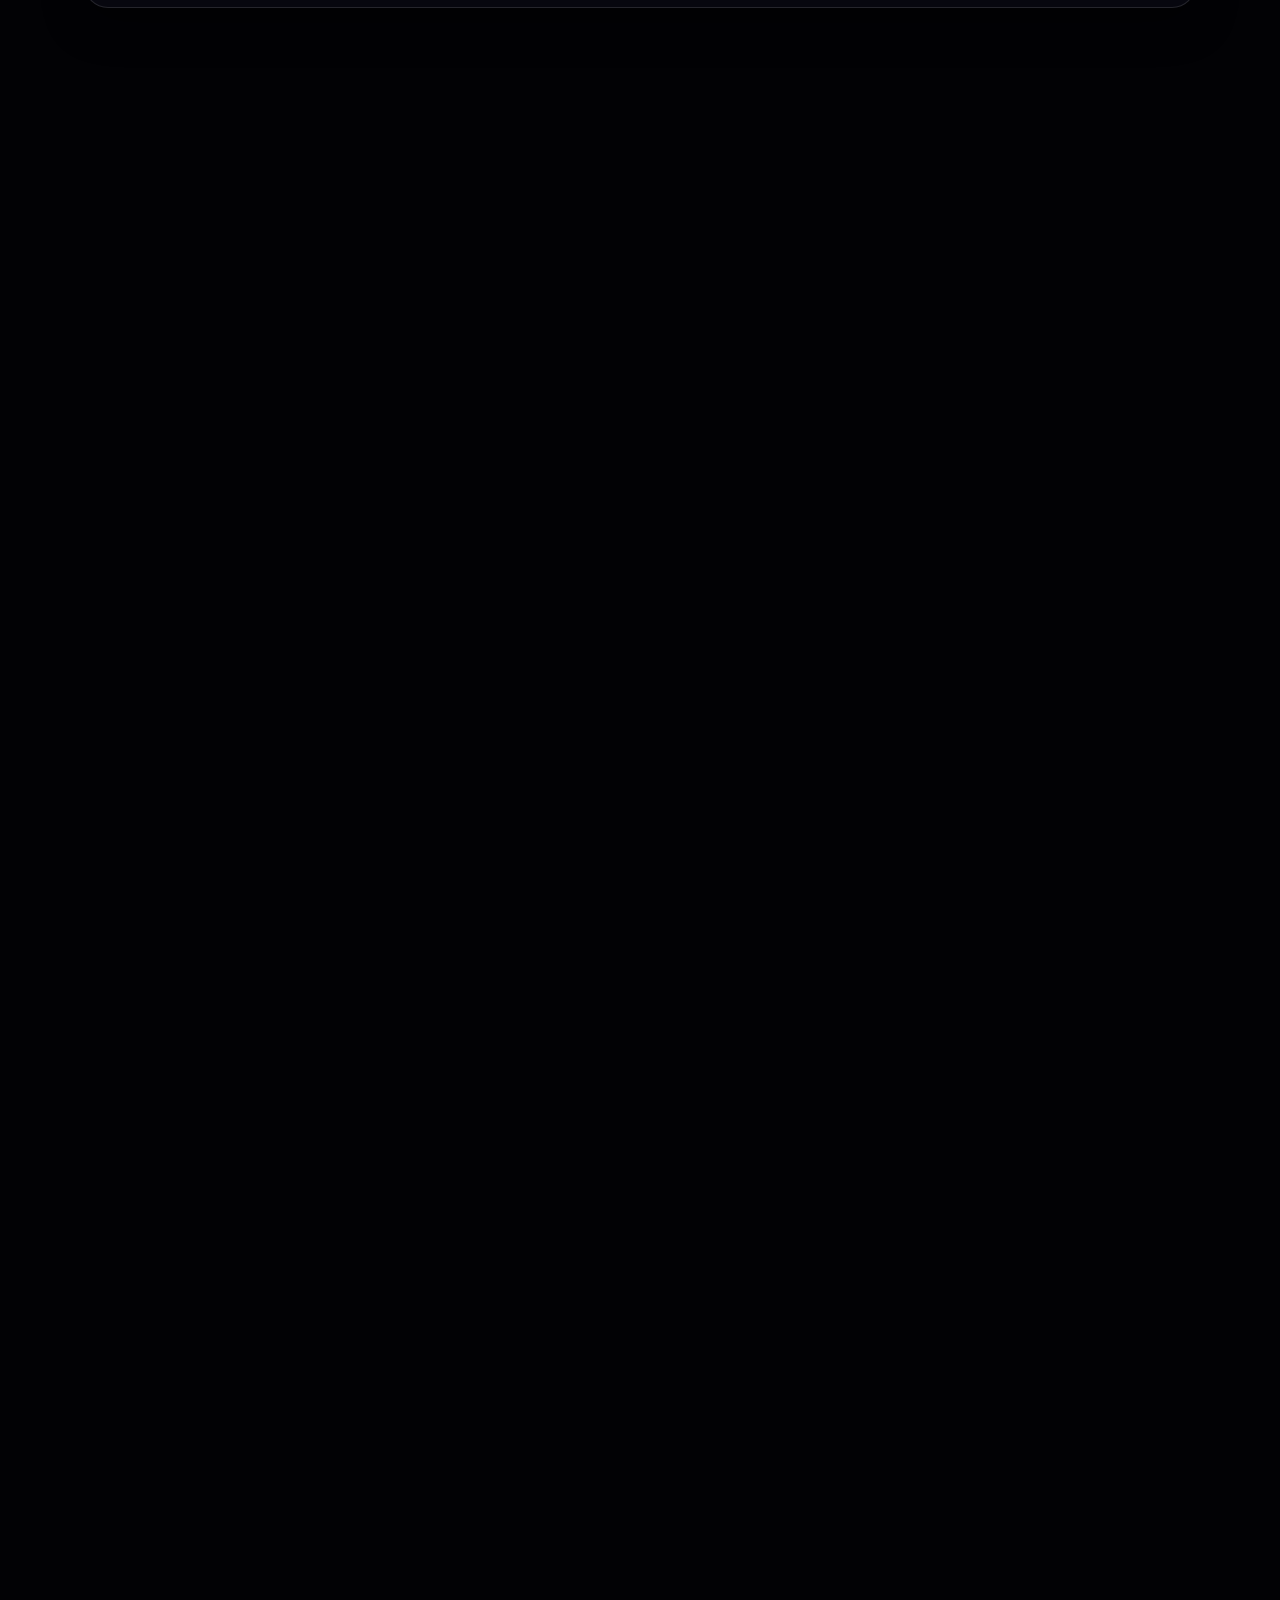
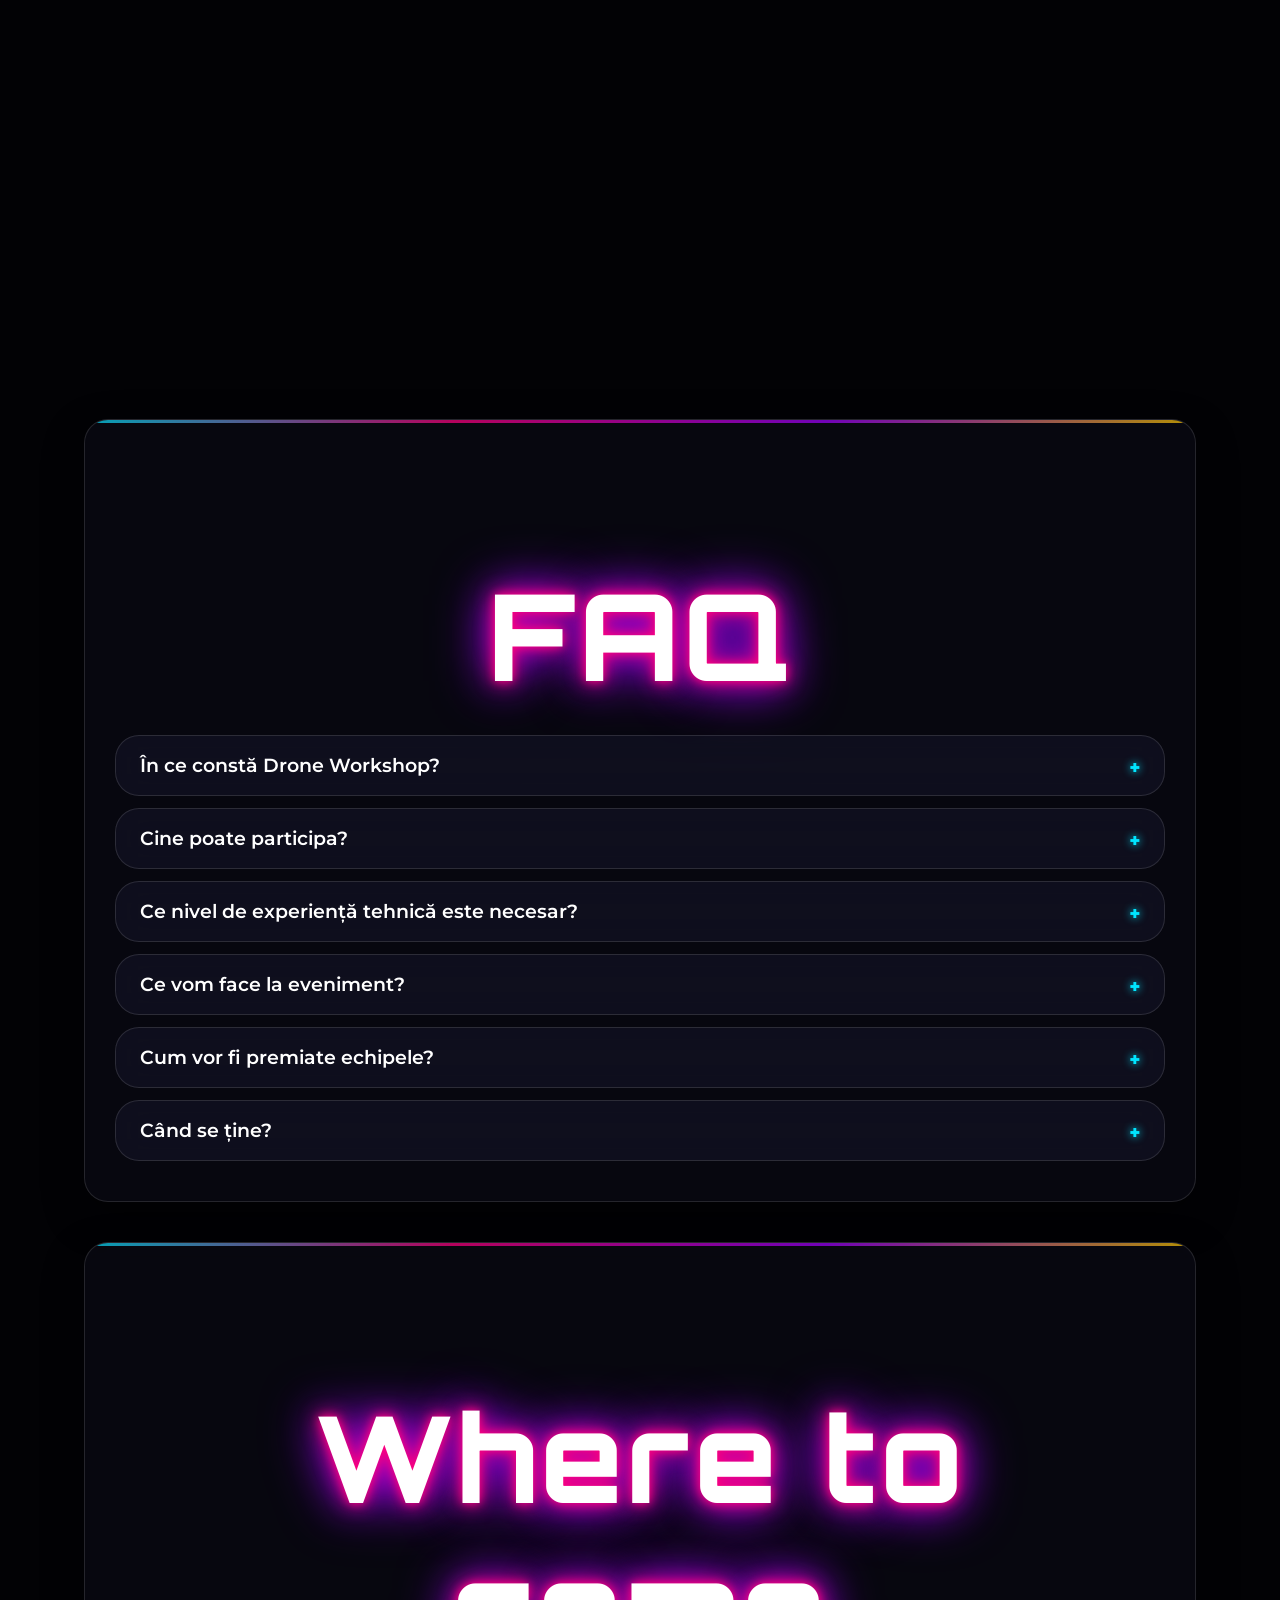
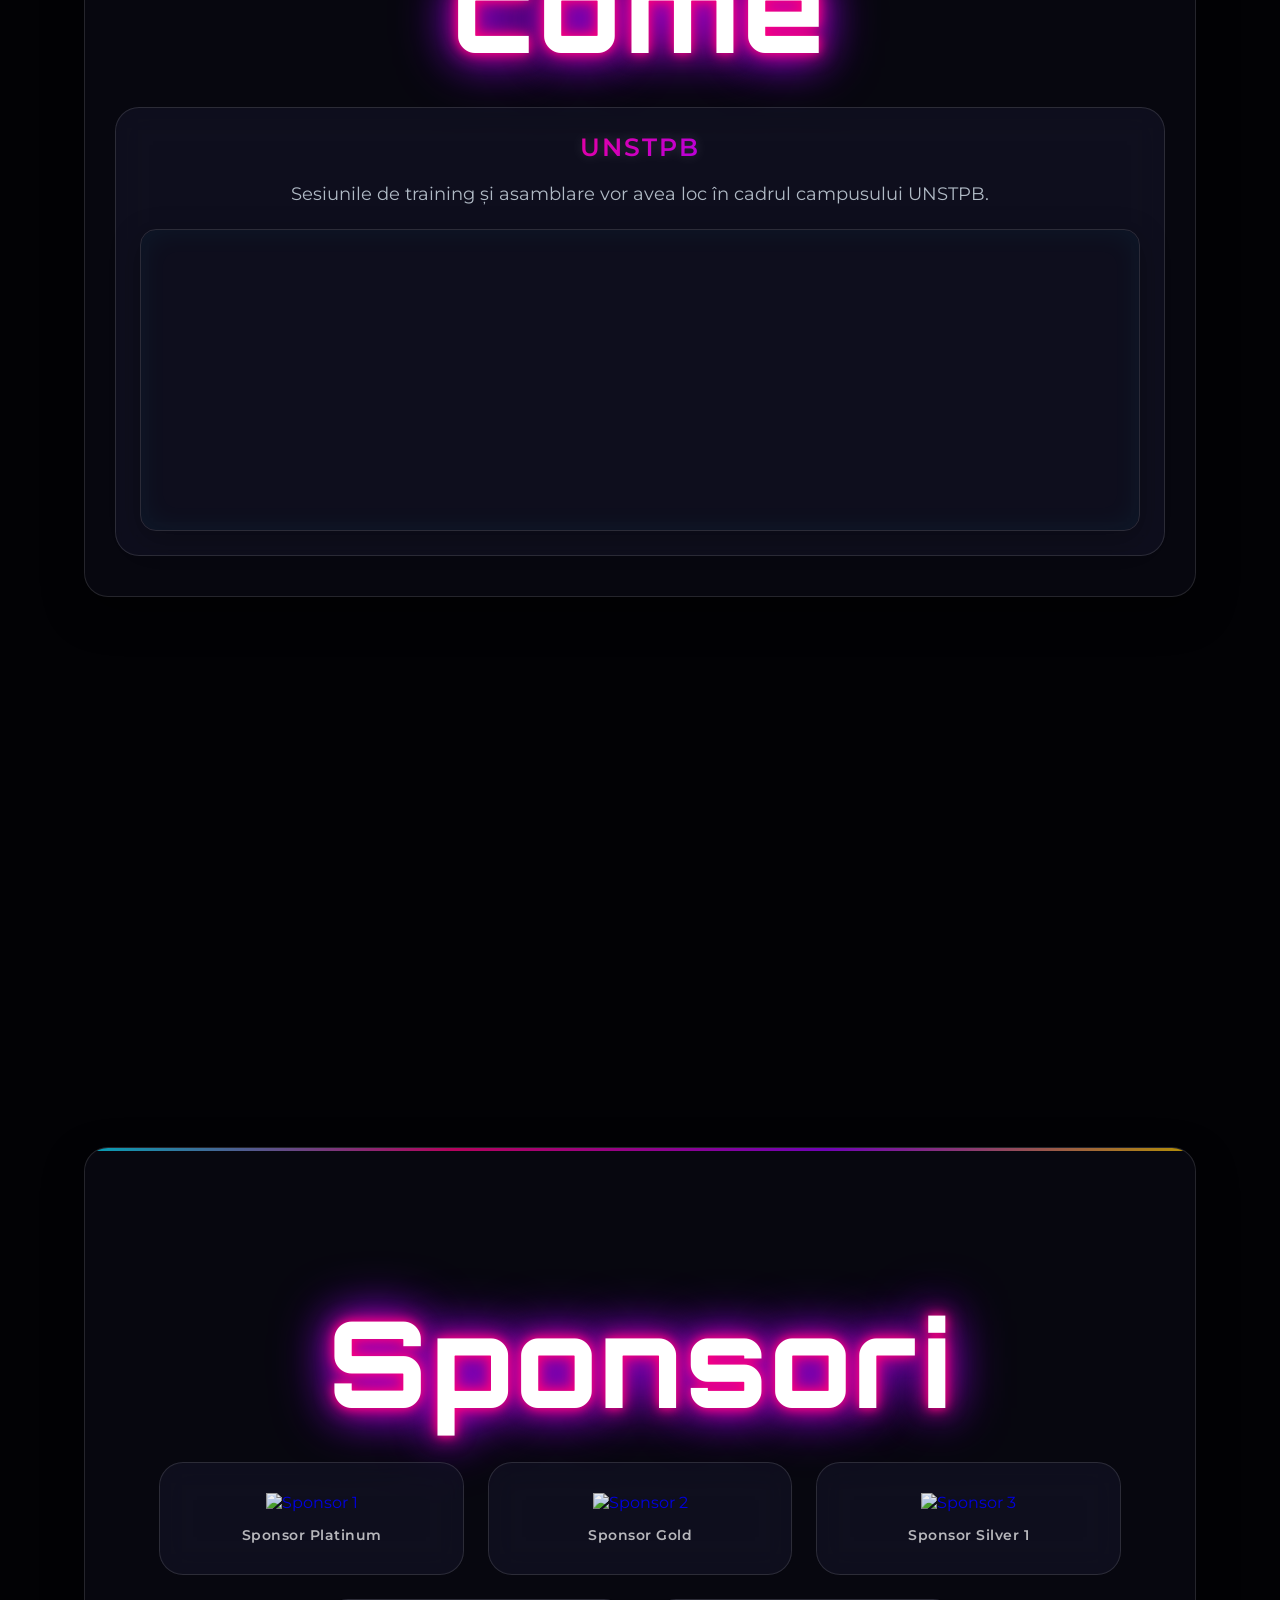
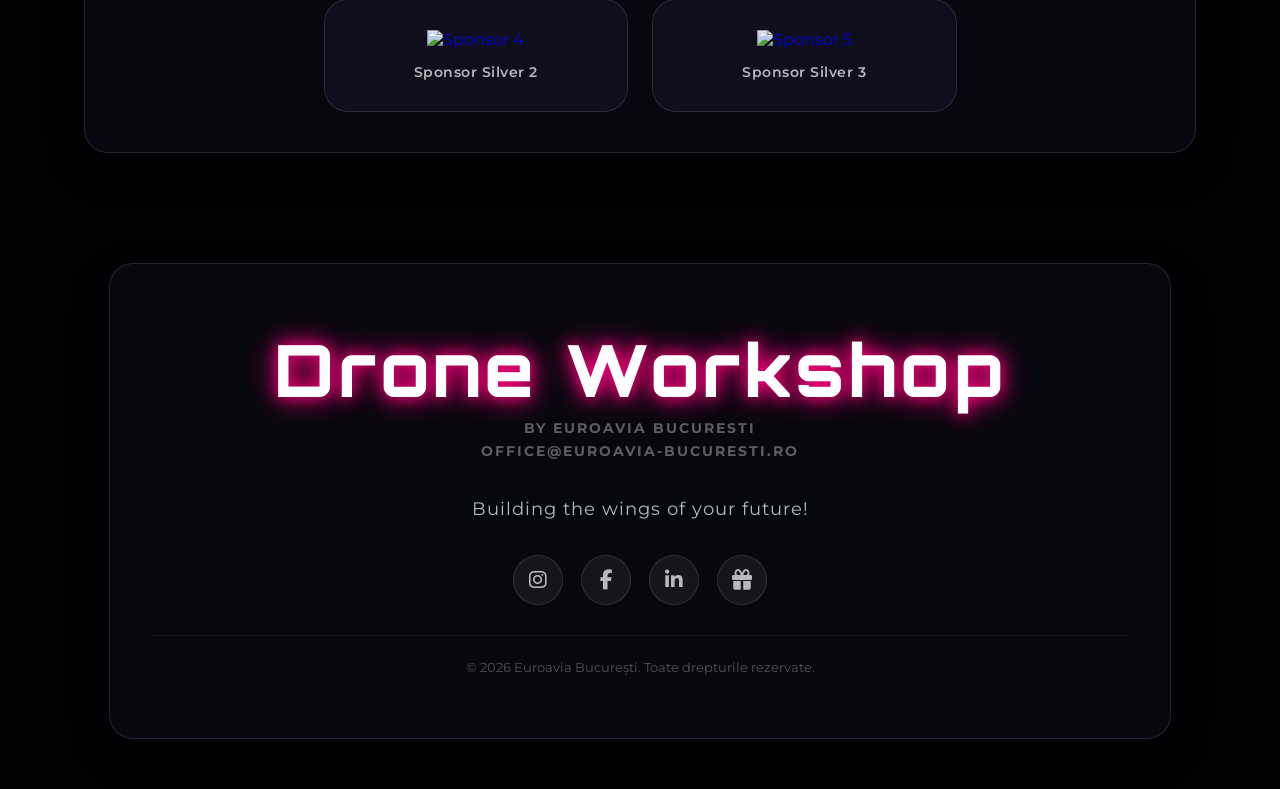
==== commit 2c00a735: "Schimbari de design. Adaugat sectiune sponsori & parteneri, adaugat meet the orga team." ====
--- a/index.html
+++ b/index.html
@@ -38,7 +38,7 @@
                 <a href="/gallery" class="nav-btn">Galerie</a>
                 <a href="#training" class="nav-btn">Trainings</a>
                 <a href="#faq" class="nav-btn">FAQ</a>
-                <a href="https://forms.gle/VkUStjwMYHUfitMu6" target="_blank" class="btn-login">Înscrie-te</a>
+                <a href="https://forms.gle/VkUStjwMYHUfitMu6" target="_blank" class="btn-login">Login</a>
             </nav>
         </div>
     </header>
@@ -52,7 +52,7 @@
                 DroWo. Învață să îți construiești propria dronă de la zero!</p>
             <div class="hero-btns">
                 <a href="#about" class="btn-outline">DESPRE</a>
-                <a href="https://forms.gle/VkUStjwMYHUfitMu6" target="_blank" class="btn-neon">INSCRIE-TE ACUM</a>
+                <a href="#leaderboard" class="btn-neon">LEADERBOARD</a>
                 <section class="info-strip" style="margin-top: 25px; justify-content: flex-start; padding: 0;">
                     <div class="info-item glass-pod">
                         <i class="fa-regular fa-calendar"></i>
@@ -140,21 +140,27 @@
             </div>
         </section>
 
-        <section id="traineri" class="section glass-card hidden-section">
-            <h1 class="neon-title">Meet the Trainers</h1>
-            <p class="section-subtitle">Echipa de elită care te va ghida în lumea roboticii și a zborului autonom.</p>
-
-            <div class="trainer-grid">
+        <section id="echipa" class="section glass-card hidden-section">
+            <h1 class="neon-title" id="team-title">Meet the Trainers</h1>
+            <p class="section-subtitle" id="team-subtitle">Echipa de elită care te va ghida în lumea roboticii și a
+                zborului autonom.</p>
+
+            <div class="team-toggle-container">
+                <button class="team-toggle-btn active" id="btn-trainers">Trainers</button>
+                <button class="team-toggle-btn" id="btn-orga">ORGA Team</button>
+            </div>
+
+            <div class="trainer-grid" id="grid-trainers">
                 <div class="trainer-card">
                     <div class="trainer-card-inner">
                         <div class="trainer-card-image" style="background-image: url('trainers/Trainer1.png');"></div>
-
                         <div class="trainer-overlay">
                             <div class="trainer-info">
                                 <h3 class="trainer-name">Andrei Ionescu</h3>
-                                <p class="trainer-title">Expert FPV & Pilot Drone</p>
+                                <p class="trainer-title">Expert FPV and Drone Pilot</p>
                             </div>
-                            <a href="#" class="btn-trainer-view">Vezi Profil</a>
+                            <a href="#" class="trainer-social" aria-label="Instagram" target="_blank"><i
+                                    class="fa-brands fa-instagram"></i></a>
                         </div>
                     </div>
                 </div>
@@ -167,7 +173,8 @@
                                 <h3 class="trainer-name">Elena Popescu</h3>
                                 <p class="trainer-title">Inginer Electronist</p>
                             </div>
-                            <a href="#" class="btn-trainer-view">Vezi Profil</a>
+                            <a href="#" class="trainer-social" aria-label="Instagram" target="_blank"><i
+                                    class="fa-brands fa-instagram"></i></a>
                         </div>
                     </div>
                 </div>
@@ -180,7 +187,41 @@
                                 <h3 class="trainer-name">Matei Stan</h3>
                                 <p class="trainer-title">Software Dev. Betaflight</p>
                             </div>
-                            <a href="#" class="btn-trainer-view">Vezi Profil</a>
+                            <a href="#" class="trainer-social" aria-label="Instagram" target="_blank"><i
+                                    class="fa-brands fa-instagram"></i></a>
+                        </div>
+                    </div>
+                </div>
+            </div>
+
+            <div class="trainer-grid" id="grid-orga" style="display: none;">
+                <div class="trainer-card">
+                    <div class="trainer-card-inner">
+                        <div class="trainer-card-image"
+                            style="background-image: url('https://via.placeholder.com/400x500/0a0a14/00e5ff?text=Orga+1');">
+                        </div>
+                        <div class="trainer-overlay">
+                            <div class="trainer-info">
+                                <h3 class="trainer-name">Ionut Radu</h3>
+                                <p class="trainer-title">Project Manager</p>
+                            </div>
+                            <a href="#" class="trainer-social" aria-label="Instagram" target="_blank"><i
+                                    class="fa-brands fa-instagram"></i></a>
+                        </div>
+                    </div>
+                </div>
+                <div class="trainer-card">
+                    <div class="trainer-card-inner">
+                        <div class="trainer-card-image"
+                            style="background-image: url('https://via.placeholder.com/400x500/0a0a14/ff007f?text=Orga+2');">
+                        </div>
+                        <div class="trainer-overlay">
+                            <div class="trainer-info">
+                                <h3 class="trainer-name">Maria Tudor</h3>
+                                <p class="trainer-title">PR & Media</p>
+                            </div>
+                            <a href="#" class="trainer-social" aria-label="Instagram" target="_blank"><i
+                                    class="fa-brands fa-instagram"></i></a>
                         </div>
                     </div>
                 </div>
@@ -372,9 +413,31 @@
             </div>
         </section>
 
+        <!-- PARTENERI -->
+        <section id="parteneri" class="section">
+            <h1 class="neon-title">Parteneri</h1>
+            <div class="sponsor-grid">
+                <a href="https://example.com" target="_blank" class="sponsor-card glass-pod">
+                    <img src="https://via.placeholder.com/160x90/0a0a14/00e5ff?text=Partner+1" alt="Partner 1"
+                        class="sponsor-logo">
+                    <span class="sponsor-name">Partener Principal</span>
+                </a>
+                <a href="https://example.com" target="_blank" class="sponsor-card glass-pod">
+                    <img src="https://via.placeholder.com/160x90/0a0a14/ff007f?text=Partner+2" alt="Partner 2"
+                        class="sponsor-logo">
+                    <span class="sponsor-name">Partener Strategic</span>
+                </a>
+                <a href="https://example.com" target="_blank" class="sponsor-card glass-pod">
+                    <img src="https://via.placeholder.com/160x90/0a0a14/9d00ff?text=Partner+3" alt="Partner 3"
+                        class="sponsor-logo">
+                    <span class="sponsor-name">Partener Media</span>
+                </a>
+            </div>
+        </section>
+
         <!-- SPONSORI -->
-        <section id="sponsori" class="section" style="display: none;">
-            <h1 class="neon-title">Sponsori si Parteneri</h1>
+        <section id="sponsori" class="section">
+            <h1 class="neon-title">Sponsori</h1>
             <div class="sponsor-grid">
                 <a href="https://example.com" target="_blank" class="sponsor-card glass-pod">
                     <img src="https://via.placeholder.com/160x90/0a0a14/ff007f?text=Logo+1" alt="Sponsor 1"
@@ -505,6 +568,34 @@
                 }
             }
         });
+
+        // --- TEAM TOGGLE LOGIC ---
+        const btnTrainers = document.getElementById('btn-trainers');
+        const btnOrga = document.getElementById('btn-orga');
+        const gridTrainers = document.getElementById('grid-trainers');
+        const gridOrga = document.getElementById('grid-orga');
+        const titleTeam = document.getElementById('team-title');
+        const subtitleTeam = document.getElementById('team-subtitle');
+
+        if (btnTrainers && btnOrga) {
+            btnTrainers.addEventListener('click', () => {
+                btnTrainers.classList.add('active');
+                btnOrga.classList.remove('active');
+                gridTrainers.style.display = 'grid';
+                gridOrga.style.display = 'none';
+                titleTeam.textContent = 'Meet the Trainers';
+                subtitleTeam.textContent = 'Echipa de elită care te va ghida în lumea roboticii și a zborului autonom.';
+            });
+
+            btnOrga.addEventListener('click', () => {
+                btnOrga.classList.add('active');
+                btnTrainers.classList.remove('active');
+                gridTrainers.style.display = 'none';
+                gridOrga.style.display = 'grid';
+                titleTeam.textContent = 'Meet the Orga Team';
+                subtitleTeam.textContent = 'Echipa dedicată care face acest eveniment posibil.';
+            });
+        }
     </script>
 </body>
 
--- a/stil.css
+++ b/stil.css
@@ -20,9 +20,9 @@
     --transition: 0.35s cubic-bezier(0.4, 0, 0.2, 1);
 }
 
-@media (min-width: 900px) {
+@media (min-width: 500px) {
     body {
-        padding: 0px 50px;
+        padding: 0px 3%;
     }
 }
 
@@ -45,6 +45,7 @@
     overflow-x: hidden;
     min-height: 100vh;
     text-align: center;
+    padding: 0px 5%;
 }
 
 /* =============================================
@@ -1387,4 +1388,375 @@
 
 .lightbox-next {
     right: 20px;
+}
+
+/* =============================================
+   QUIZ SECTION STYLES
+   ============================================= */
+.quiz-grid {
+    display: grid;
+    grid-template-columns: repeat(2, 1fr);
+    /* Așezare pe 2 coloane */
+    gap: 30px;
+    margin-top: 20px;
+}
+
+.quiz-card {
+    padding: 40px 30px;
+    display: flex;
+    flex-direction: column;
+    align-items: center;
+    justify-content: space-between;
+    text-align: center;
+    min-height: 320px;
+    border: 1px solid var(--glass-border);
+}
+
+.quiz-icon {
+    font-size: 45px;
+    margin-bottom: 20px;
+    color: var(--neon-blue);
+    text-shadow: 0 0 15px var(--neon-blue);
+}
+
+.quiz-card h3 {
+    margin-bottom: 15px;
+    font-size: 24px;
+}
+
+.quiz-card p {
+    font-size: 16px;
+    color: #b0bac5;
+    margin-bottom: 30px;
+    line-height: 1.6;
+    flex-grow: 1;
+    /* Împinge butoanele să fie aliniate la bază */
+}
+
+/* Responsivitate pentru mobil: 1 coloană pe ecrane mici */
+@media (max-width: 900px) {
+    .quiz-grid {
+        grid-template-columns: 1fr;
+    }
+
+    .quiz-card {
+        min-height: auto;
+    }
+}
+
+/* =============================================
+   TRAINER SECTION STYLES
+   ============================================= */
+.trainer-grid {
+    display: grid;
+    grid-template-columns: repeat(auto-fit, minmax(280px, 1fr));
+    gap: 30px;
+    margin-top: 40px;
+}
+
+.trainer-card {
+    position: relative;
+    overflow: hidden;
+    border-radius: var(--radius-md);
+    /* */
+    border: 1px solid var(--glass-border);
+    /* */
+    transition: transform 0.4s ease, box-shadow 0.4s ease;
+    cursor: pointer;
+    aspect-ratio: 3 / 4;
+    /* Păstrează forma verticală */
+    background: #000;
+    /* Fundal negru pentru a masca marginile dacă poza e mai mică */
+}
+
+.trainer-card:hover {
+    transform: translateY(-10px);
+    box-shadow: 0 0 25px rgba(0, 229, 255, 0.4);
+    /* Glow cyan */
+}
+
+.trainer-card-inner {
+    position: absolute;
+    top: 0;
+    left: 0;
+    width: 100%;
+    height: 100%;
+}
+
+.trainer-card-image {
+    width: 100%;
+    height: 100%;
+    /* cover: acopera tot cardul */
+    background-size: cover;
+    background-position: center;
+    background-repeat: no-repeat;
+    transition: transform 0.6s ease;
+}
+
+.trainer-card:hover .trainer-card-image {
+    transform: scale(1.05);
+}
+
+.trainer-overlay {
+    position: absolute;
+    bottom: 0;
+    left: 0;
+    width: 100%;
+    /* Gradient puternic pentru lizibilitatea textului */
+    background: linear-gradient(to top, rgba(0, 0, 0, 1) 0%, rgba(0, 0, 0, 0.7) 40%, transparent 100%);
+    padding: 30px;
+    box-sizing: border-box;
+    display: flex;
+    flex-direction: column;
+    justify-content: flex-end;
+    align-items: center;
+    text-align: center;
+    height: 100%;
+    transition: padding-bottom 0.4s ease;
+}
+
+.trainer-name {
+    font-family: 'Montserrat', sans-serif;
+    font-size: 22px;
+    font-weight: 400;
+    color: #fff;
+    margin-bottom: 5px;
+    text-transform: uppercase;
+    text-align: center;
+}
+
+.trainer-title {
+    font-family: 'NEONCITY Script', 'Orbitron', sans-serif;
+    font-size: 80px;
+    color: #fff;
+    text-shadow:
+        0 0 10px var(--neon-pink),
+        0 0 20px var(--neon-pink),
+        0 0 40px var(--neon-purple),
+        0 0 60px var(--neon-purple);
+    font-weight: normal;
+    text-transform: none;
+    letter-spacing: 4px;
+    text-align: center;
+    margin: 5px 0 10px 0;
+}
+
+.trainer-social {
+    color: #fff;
+    font-size: 28px;
+    transition: var(--transition);
+    text-decoration: none;
+}
+
+.trainer-social:hover {
+    color: var(--neon-pink);
+    transform: scale(1.1);
+    text-shadow: 0 0 10px var(--neon-pink);
+}
+
+/* =============================================
+   TEAM TOGGLE
+   ============================================= */
+.team-toggle-container {
+    display: flex;
+    justify-content: center;
+    gap: 15px;
+    margin-bottom: 40px;
+}
+
+.team-toggle-btn {
+    background: var(--glass-bg-light);
+    color: #fff;
+    border: 1px solid var(--glass-border);
+    padding: 12px 28px;
+    border-radius: var(--radius-md);
+    font-family: 'Orbitron', sans-serif;
+    font-size: 15px;
+    font-weight: 700;
+    cursor: pointer;
+    transition: var(--transition);
+    backdrop-filter: blur(10px);
+}
+
+.team-toggle-btn.active,
+.team-toggle-btn:hover {
+    background: rgba(0, 229, 255, 0.15);
+    border-color: var(--neon-blue);
+    box-shadow: 0 0 15px rgba(0, 229, 255, 0.3);
+    color: var(--neon-blue);
+}
+
+/* =============================================
+   LEADERBOARD SECTION STYLES
+   ============================================= */
+.leaderboard-table {
+    max-width: 800px;
+    margin: 0 auto;
+    overflow: hidden;
+}
+
+.leaderboard-header {
+    display: flex;
+    justify-content: space-between;
+    padding: 20px 40px;
+    background: rgba(0, 229, 255, 0.1);
+    font-family: 'Orbitron', sans-serif;
+    font-weight: 700;
+    color: var(--neon-blue);
+    border-bottom: 1px solid var(--neon-blue);
+}
+
+.leaderboard-row {
+    display: flex;
+    justify-content: space-between;
+    padding: 15px 40px;
+    border-bottom: 1px solid rgba(255, 255, 255, 0.05);
+    transition: var(--transition);
+}
+
+.leaderboard-row:hover {
+    background: rgba(255, 0, 127, 0.05);
+    transform: scale(1.02);
+}
+
+.leaderboard-row .rank {
+    font-family: 'Orbitron', sans-serif;
+    color: var(--neon-pink);
+    font-weight: 700;
+}
+
+.leaderboard-row .score {
+    font-weight: 600;
+    color: #fff;
+    text-shadow: 0 0 5px rgba(255, 255, 255, 0.5);
+}
+
+@media (max-width: 600px) {
+    .logo-img {
+        height: 60px;
+    }
+
+    .menu-toggle {
+        transform: scale(0.75);
+        margin: 0;
+    }
+
+    .container-header {
+        padding: 5px 15px;
+    }
+
+    .trainer-name {
+        font-size: 20px;
+    }
+}
+
+.lightbox-prev {
+    left: 20px;
+}
+
+.lightbox-next {
+    right: 20px;
+}
+
+@media (max-width: 400px) {
+    .neon-text {
+        font-size: 56px;
+    }
+
+    .neon-title {
+        font-size: 56px;
+    }
+
+    .gallery-title {
+        font-size: 42px;
+    }
+
+    .footer-glass .cursive-neon {
+        font-size: 32px;
+    }
+
+    .card-title,
+    .card-title-location {
+        font-size: 20px;
+    }
+
+    .hero-date-place {
+        font-size: 16px;
+    }
+
+    .hero-desc {
+        font-size: 16px;
+    }
+
+    .info-item {
+        min-width: 100%;
+        padding: 12px 16px;
+    }
+
+    .info-text .value {
+        font-size: 14px;
+    }
+
+    .section p {
+        font-size: 16px;
+    }
+
+    .card-body p,
+    .location-card p,
+    .quiz-card p {
+        font-size: 14px;
+    }
+
+    .trainer-name {
+        font-size: 18px;
+    }
+
+    .trainer-title {
+        font-size: 52px;
+    }
+}
+
+@media (max-width: 485px) {
+
+    .leaderboard-header,
+    .leaderboard-row {
+        padding: 12px 15px;
+        display: grid;
+        grid-template-columns: 22% 48% 30%;
+        gap: 5px;
+        align-items: center;
+    }
+
+    .leaderboard-header span,
+    .leaderboard-row span {
+        font-size: 12px;
+        text-align: center;
+        white-space: nowrap;
+        overflow: hidden;
+        text-overflow: ellipsis;
+    }
+
+    .leaderboard-header span:first-child,
+    .leaderboard-row span:first-child {
+        text-align: left;
+    }
+
+    .leaderboard-header span:last-child,
+    .leaderboard-row span:last-child {
+        text-align: right;
+    }
+}
+
+@media (max-width: 380px) {
+
+    .leaderboard-header,
+    .leaderboard-row {
+        padding: 10px 8px;
+        grid-template-columns: 22% 45% 33%;
+    }
+
+    .leaderboard-header span,
+    .leaderboard-row span {
+        font-size: 10px;
+    }
 }
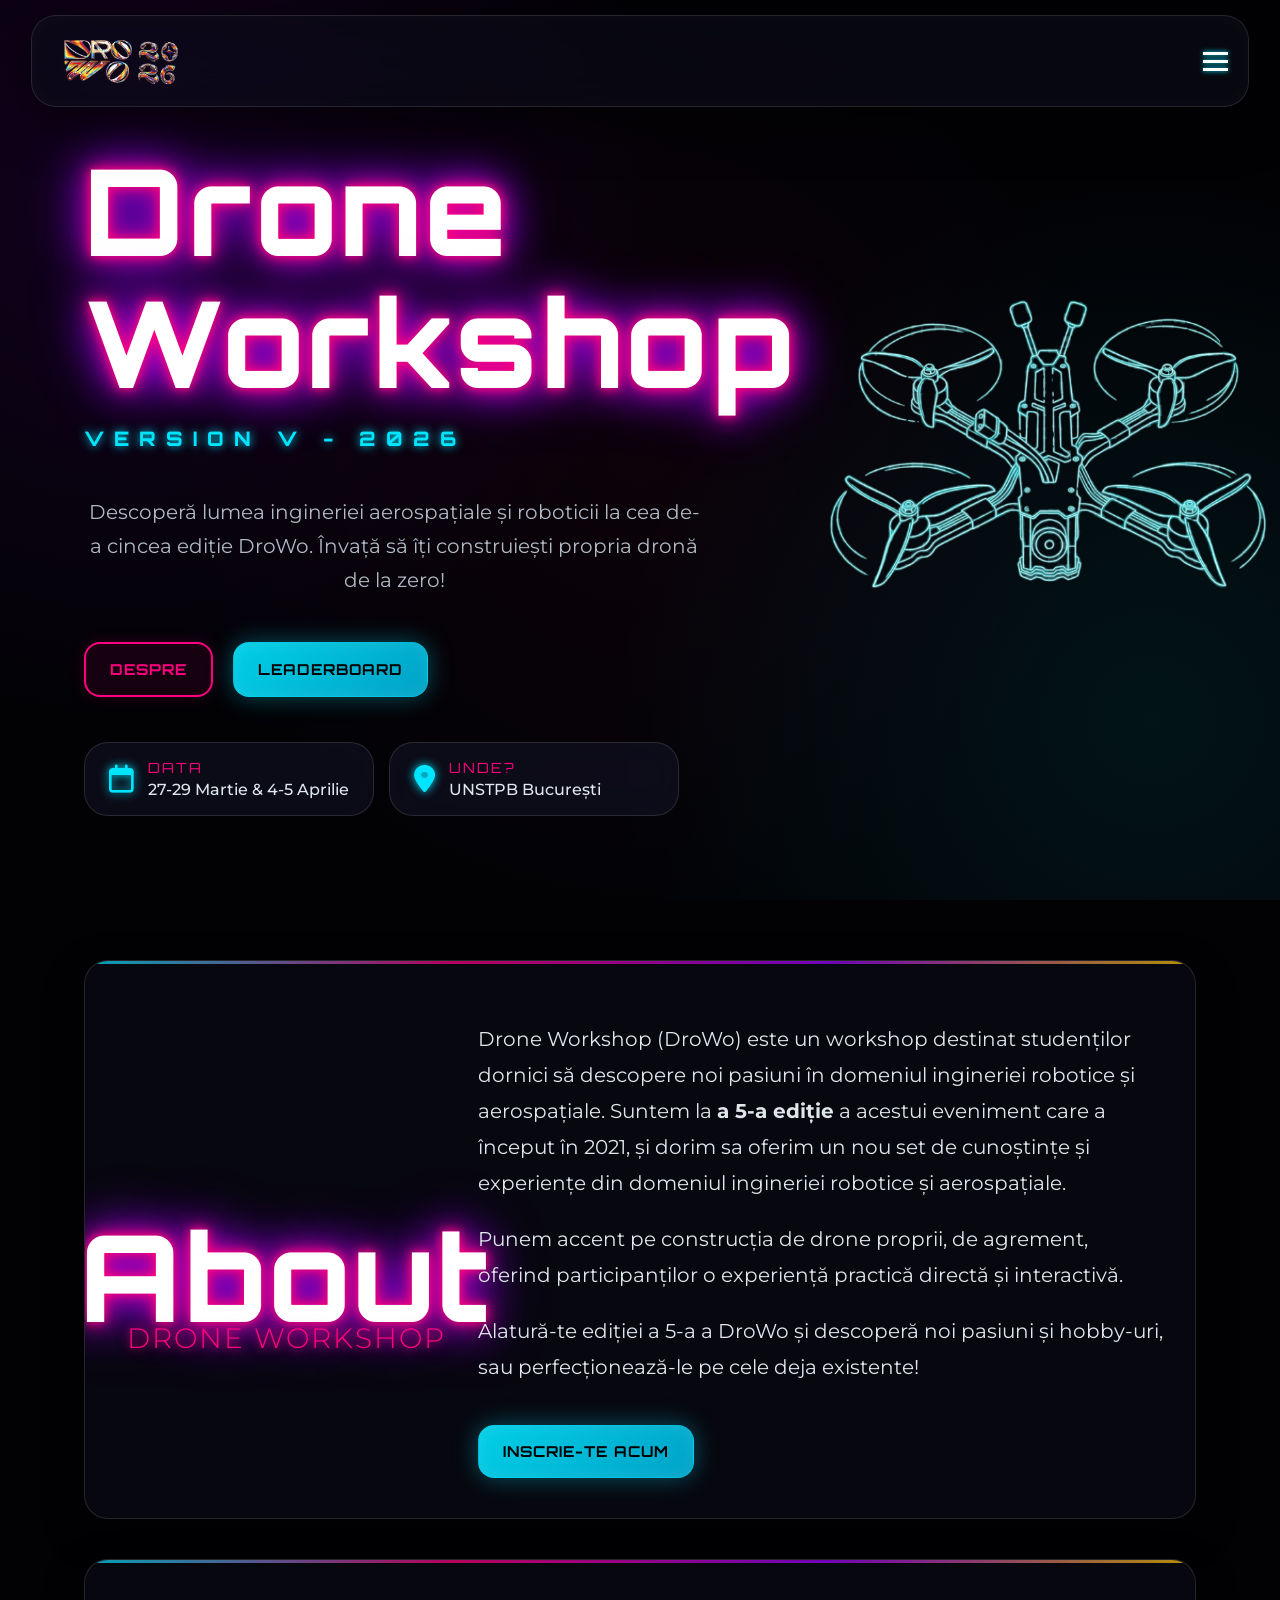
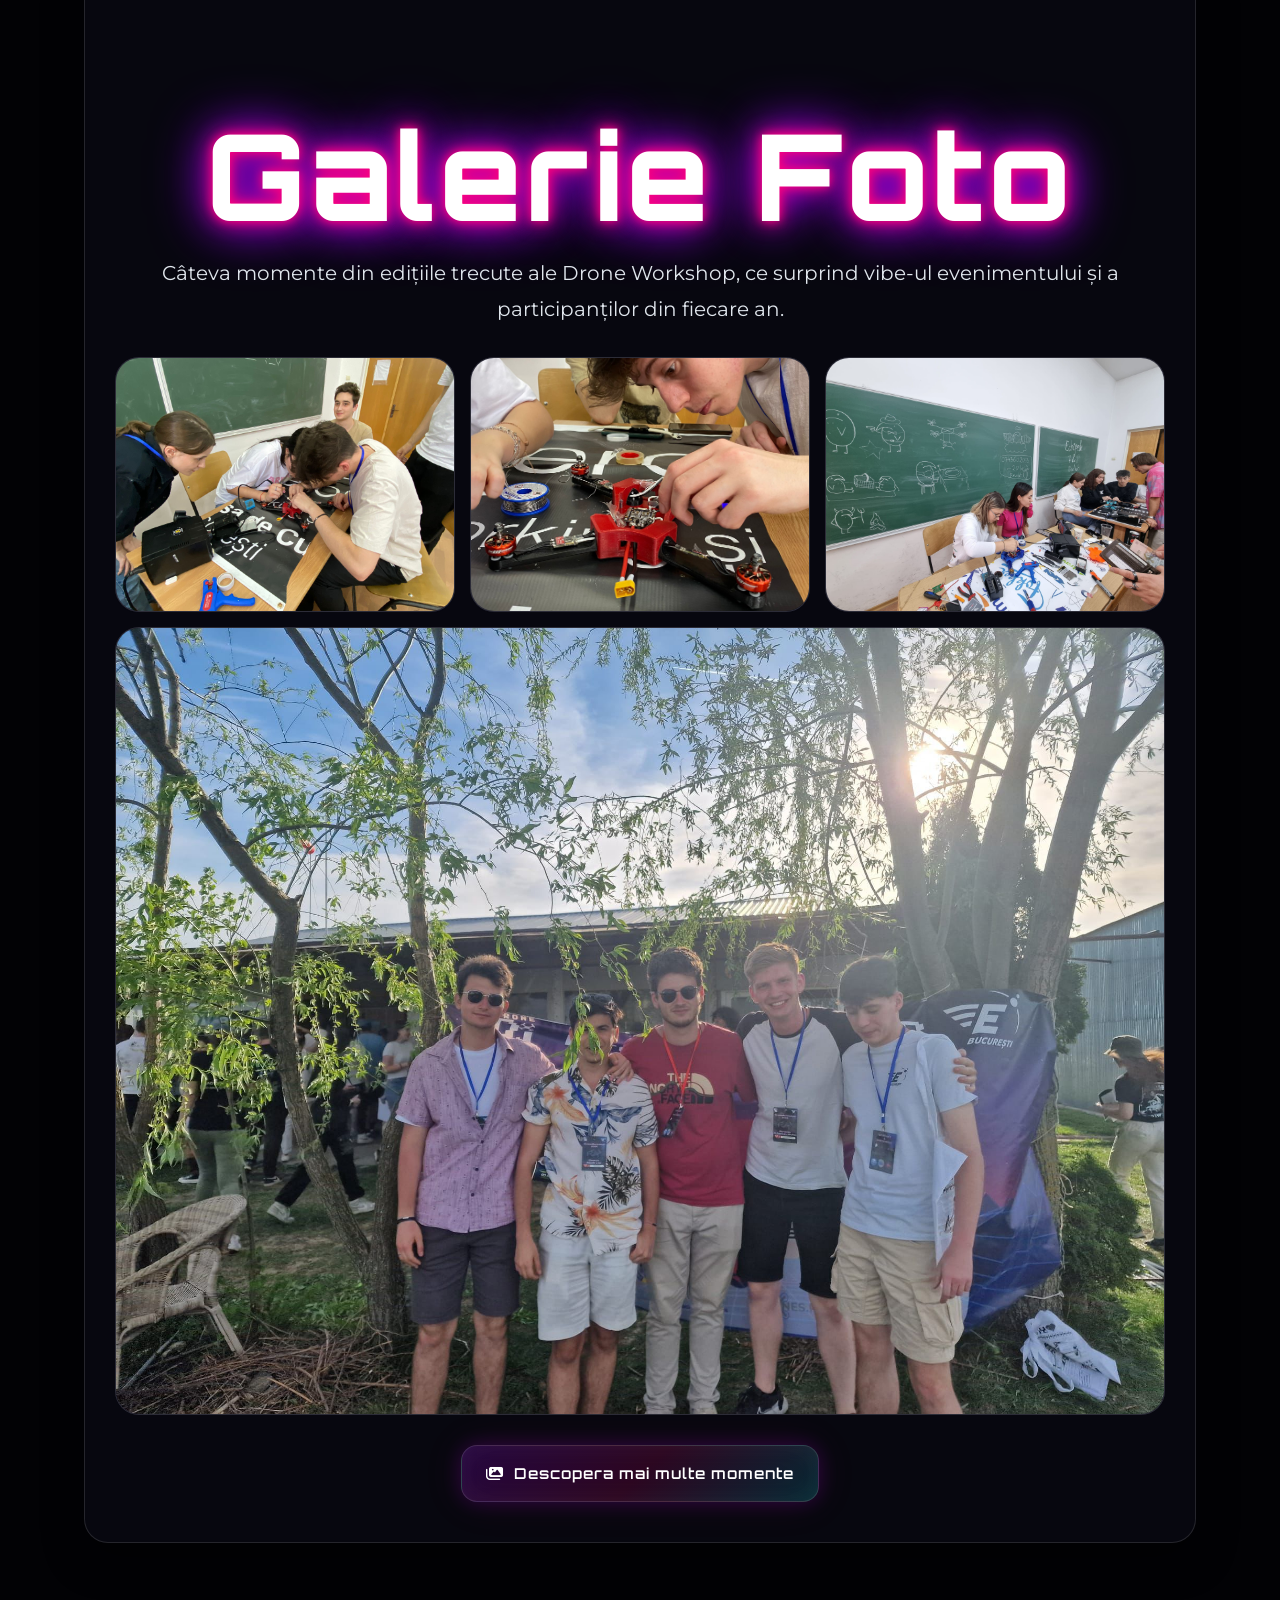
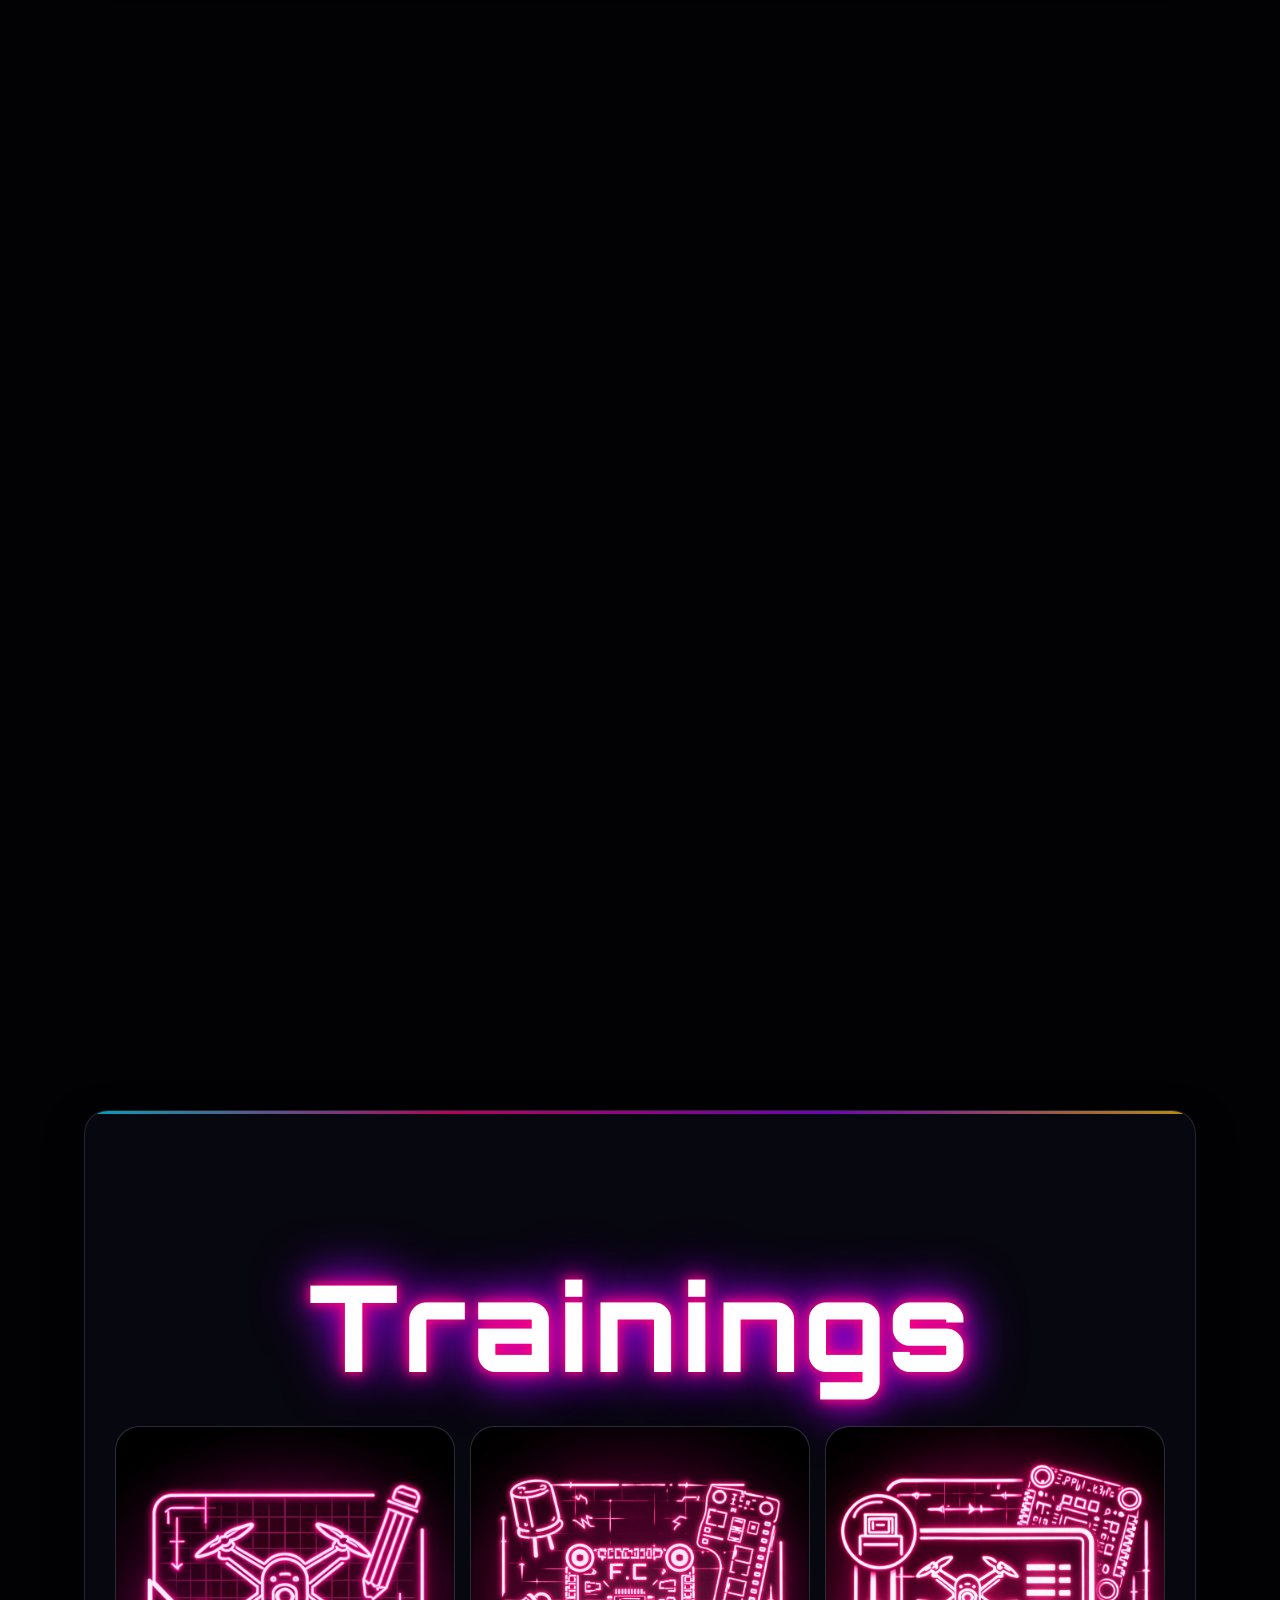
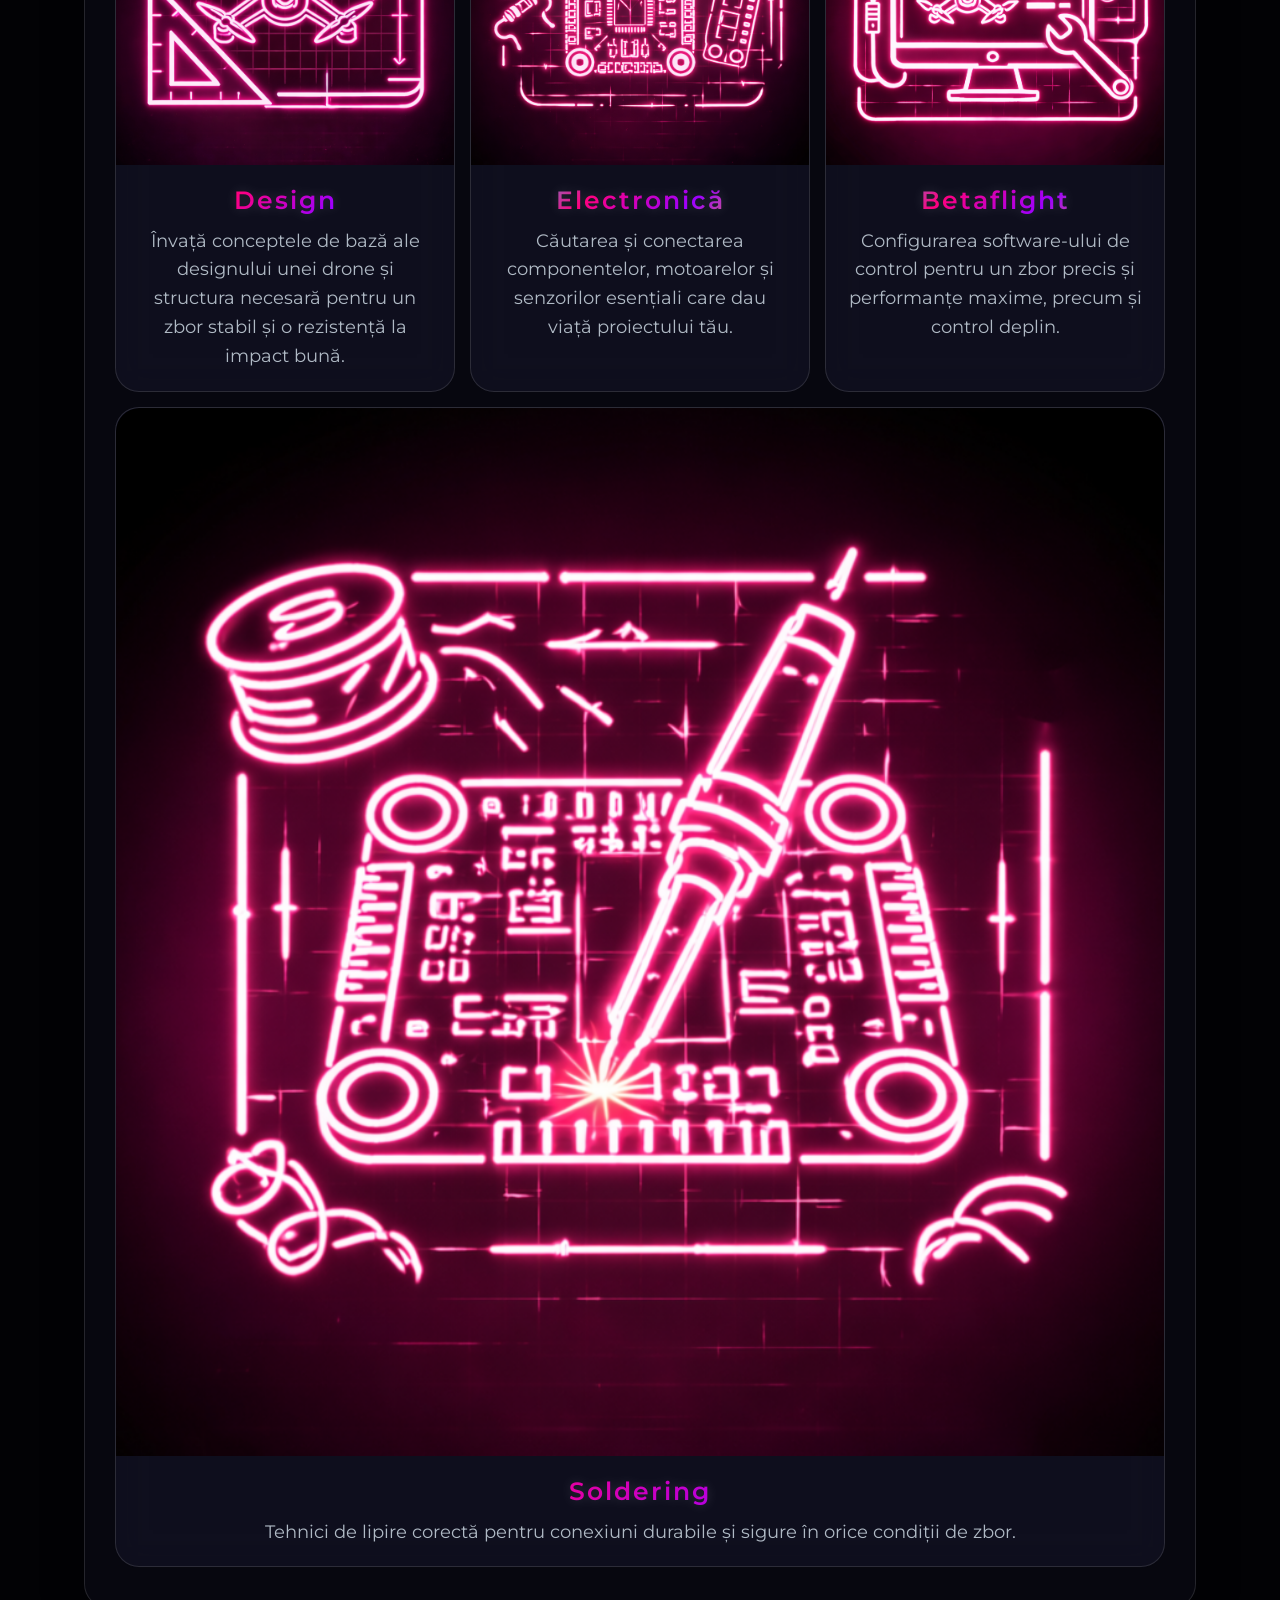
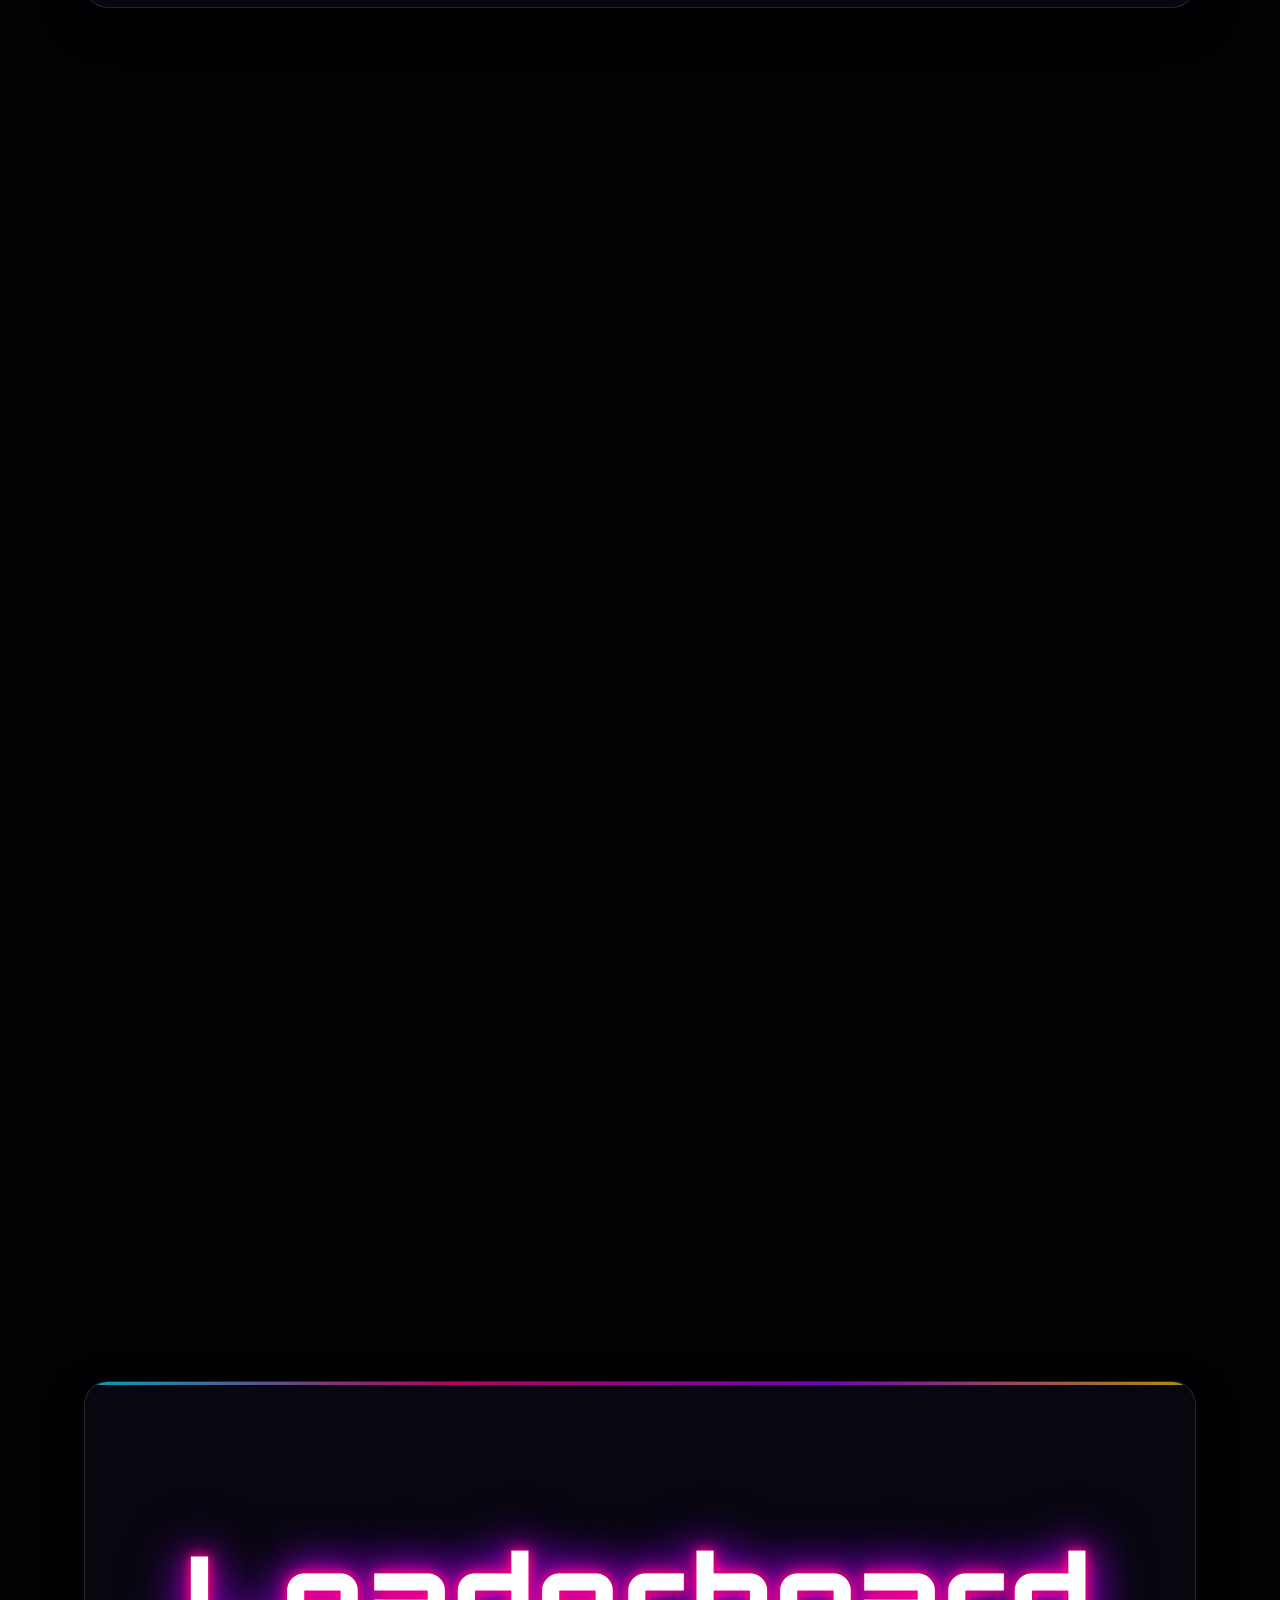
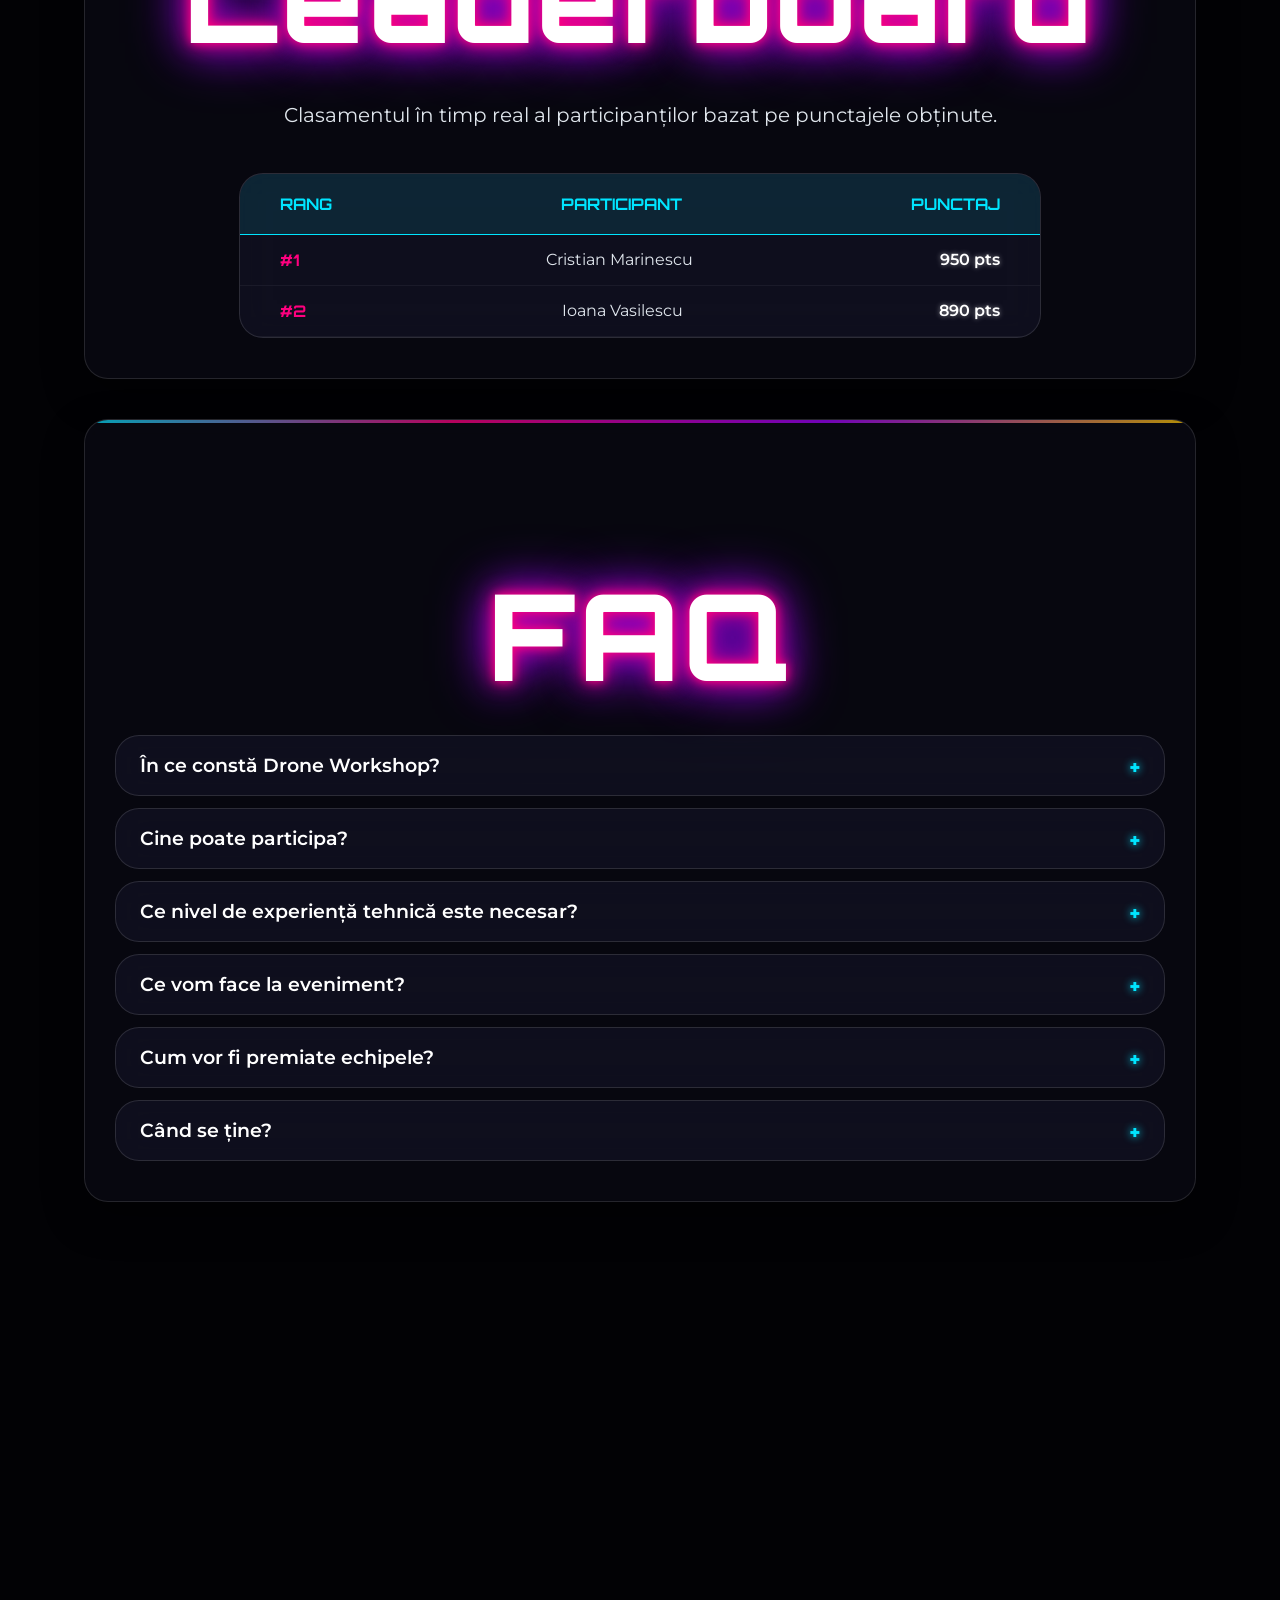
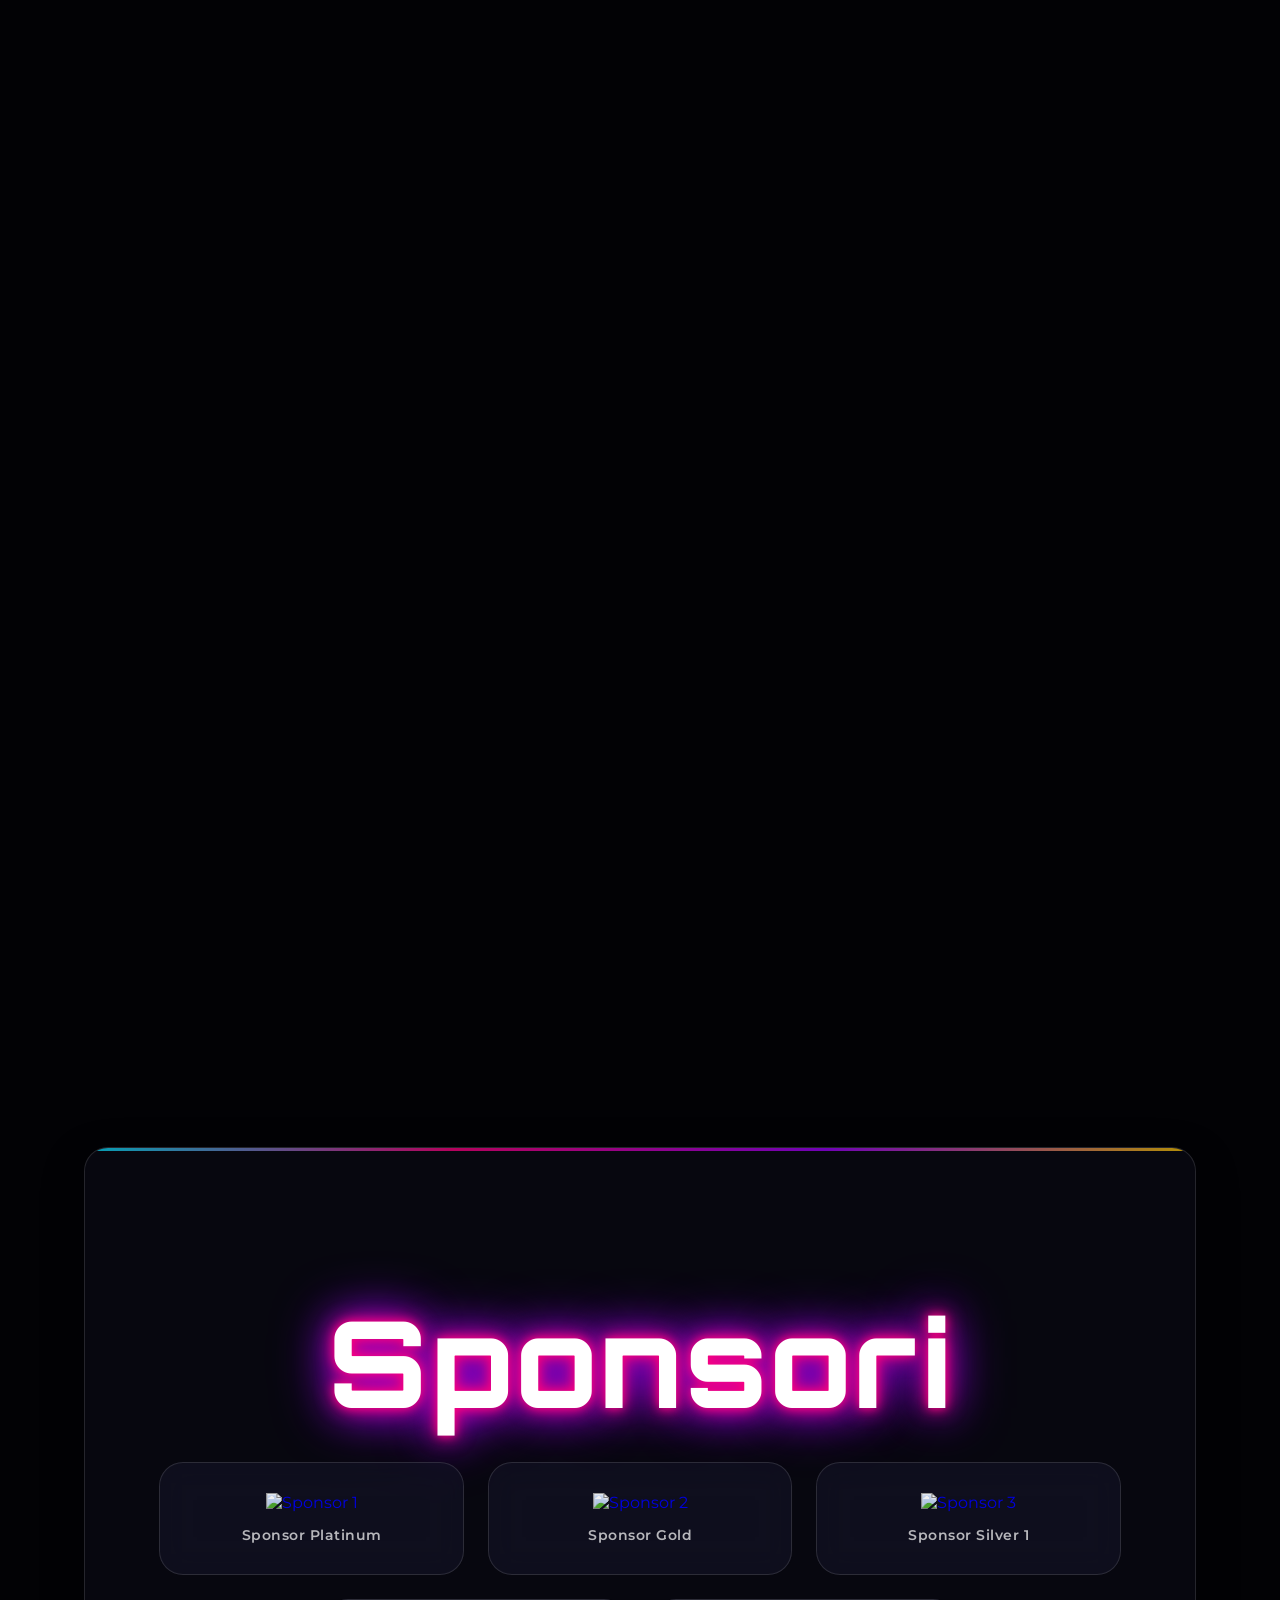
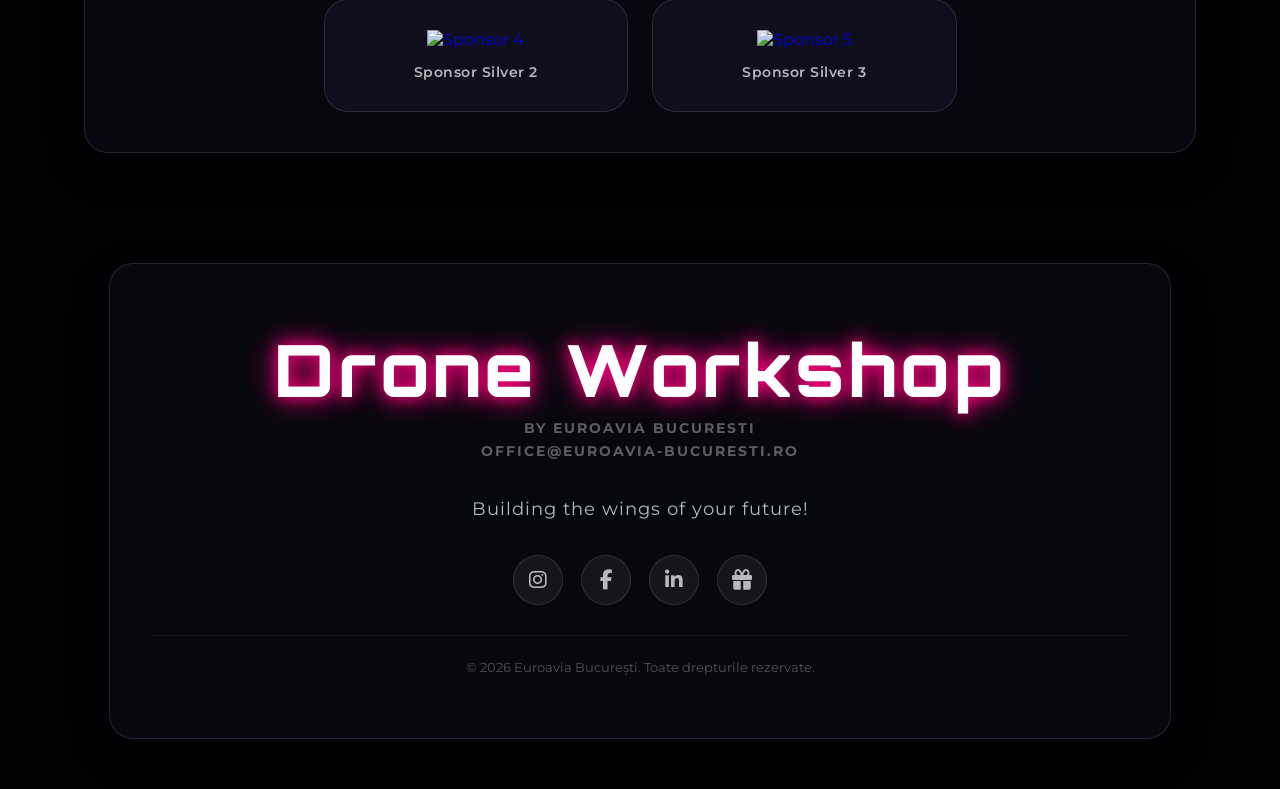
==== commit 55a9ad48: "eu am facut ceva" ====
--- a/index.html
+++ b/index.html
@@ -38,7 +38,7 @@
                 <a href="/gallery" class="nav-btn">Galerie</a>
                 <a href="#training" class="nav-btn">Trainings</a>
                 <a href="#faq" class="nav-btn">FAQ</a>
-                <a href="https://forms.gle/VkUStjwMYHUfitMu6" target="_blank" class="btn-login">Login</a>
+                <a href="login.php" target="_blank" class="btn-login">Login</a>
             </nav>
         </div>
     </header>
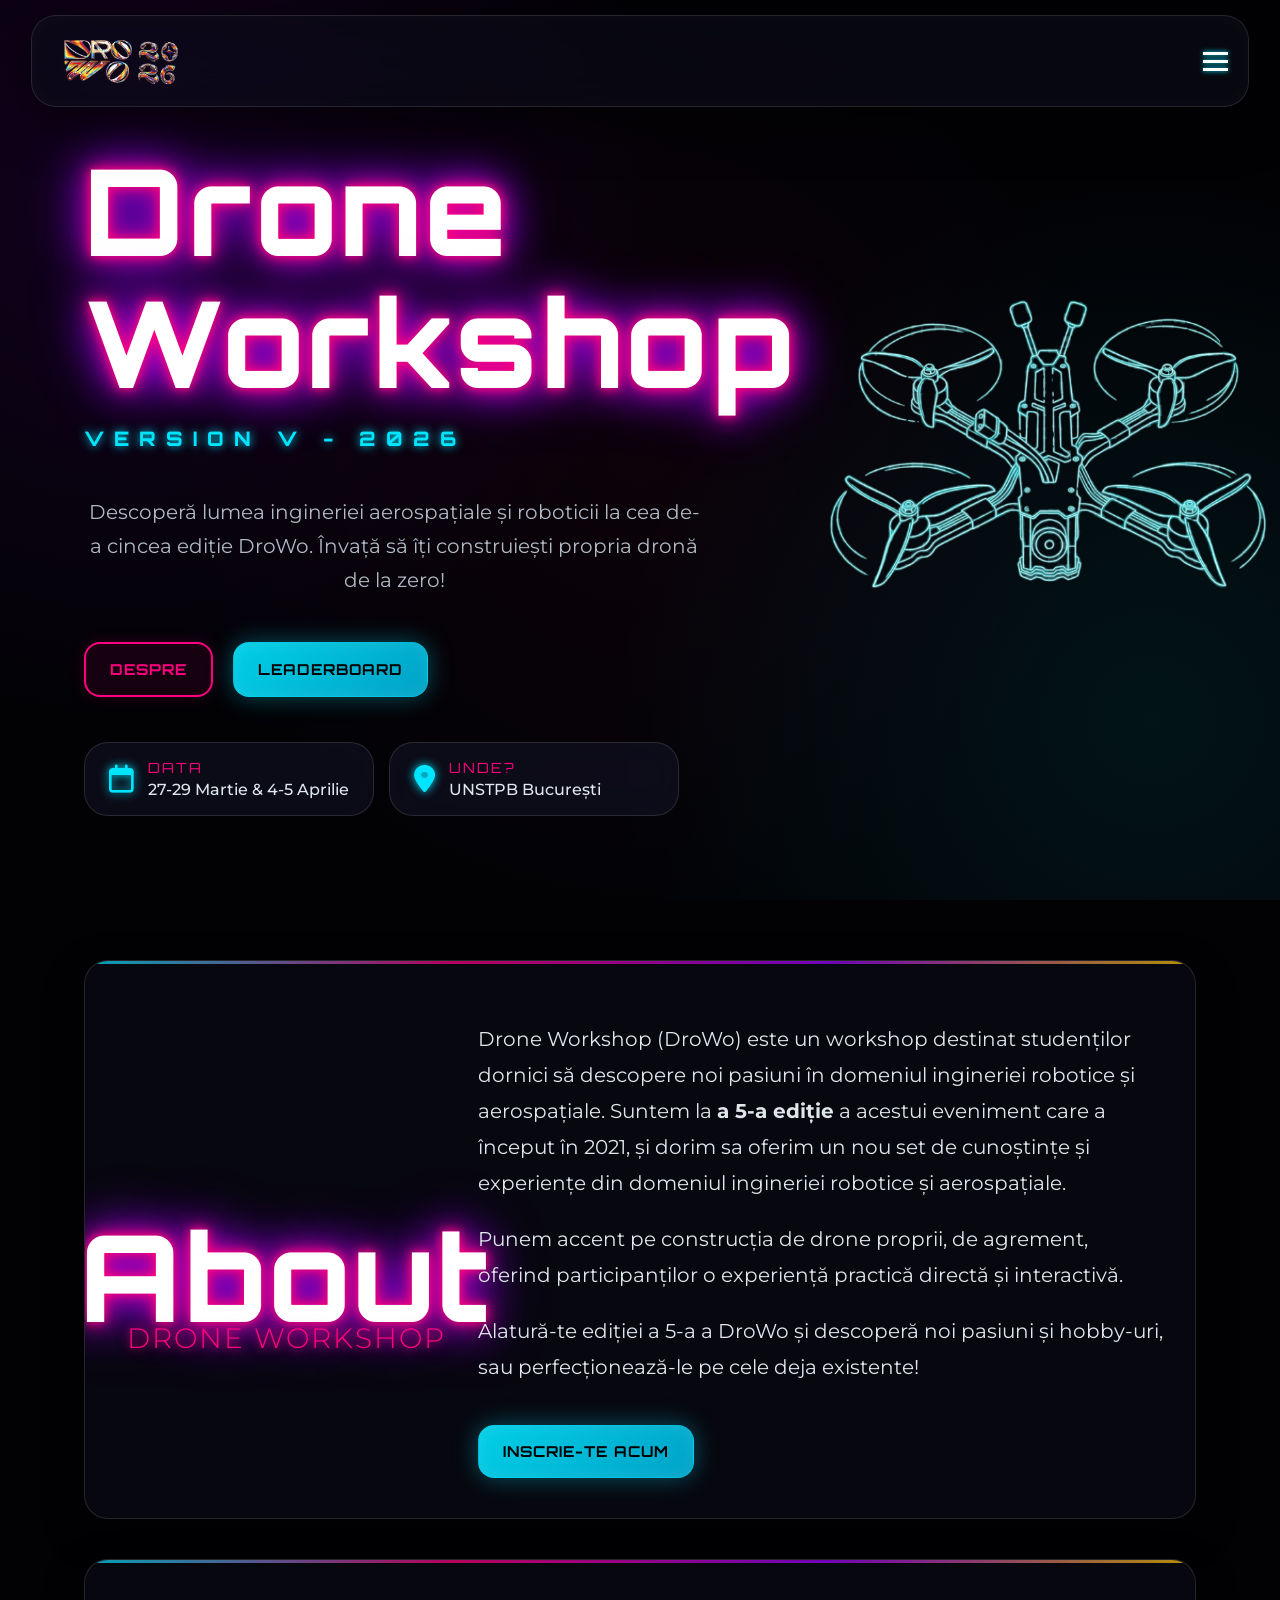
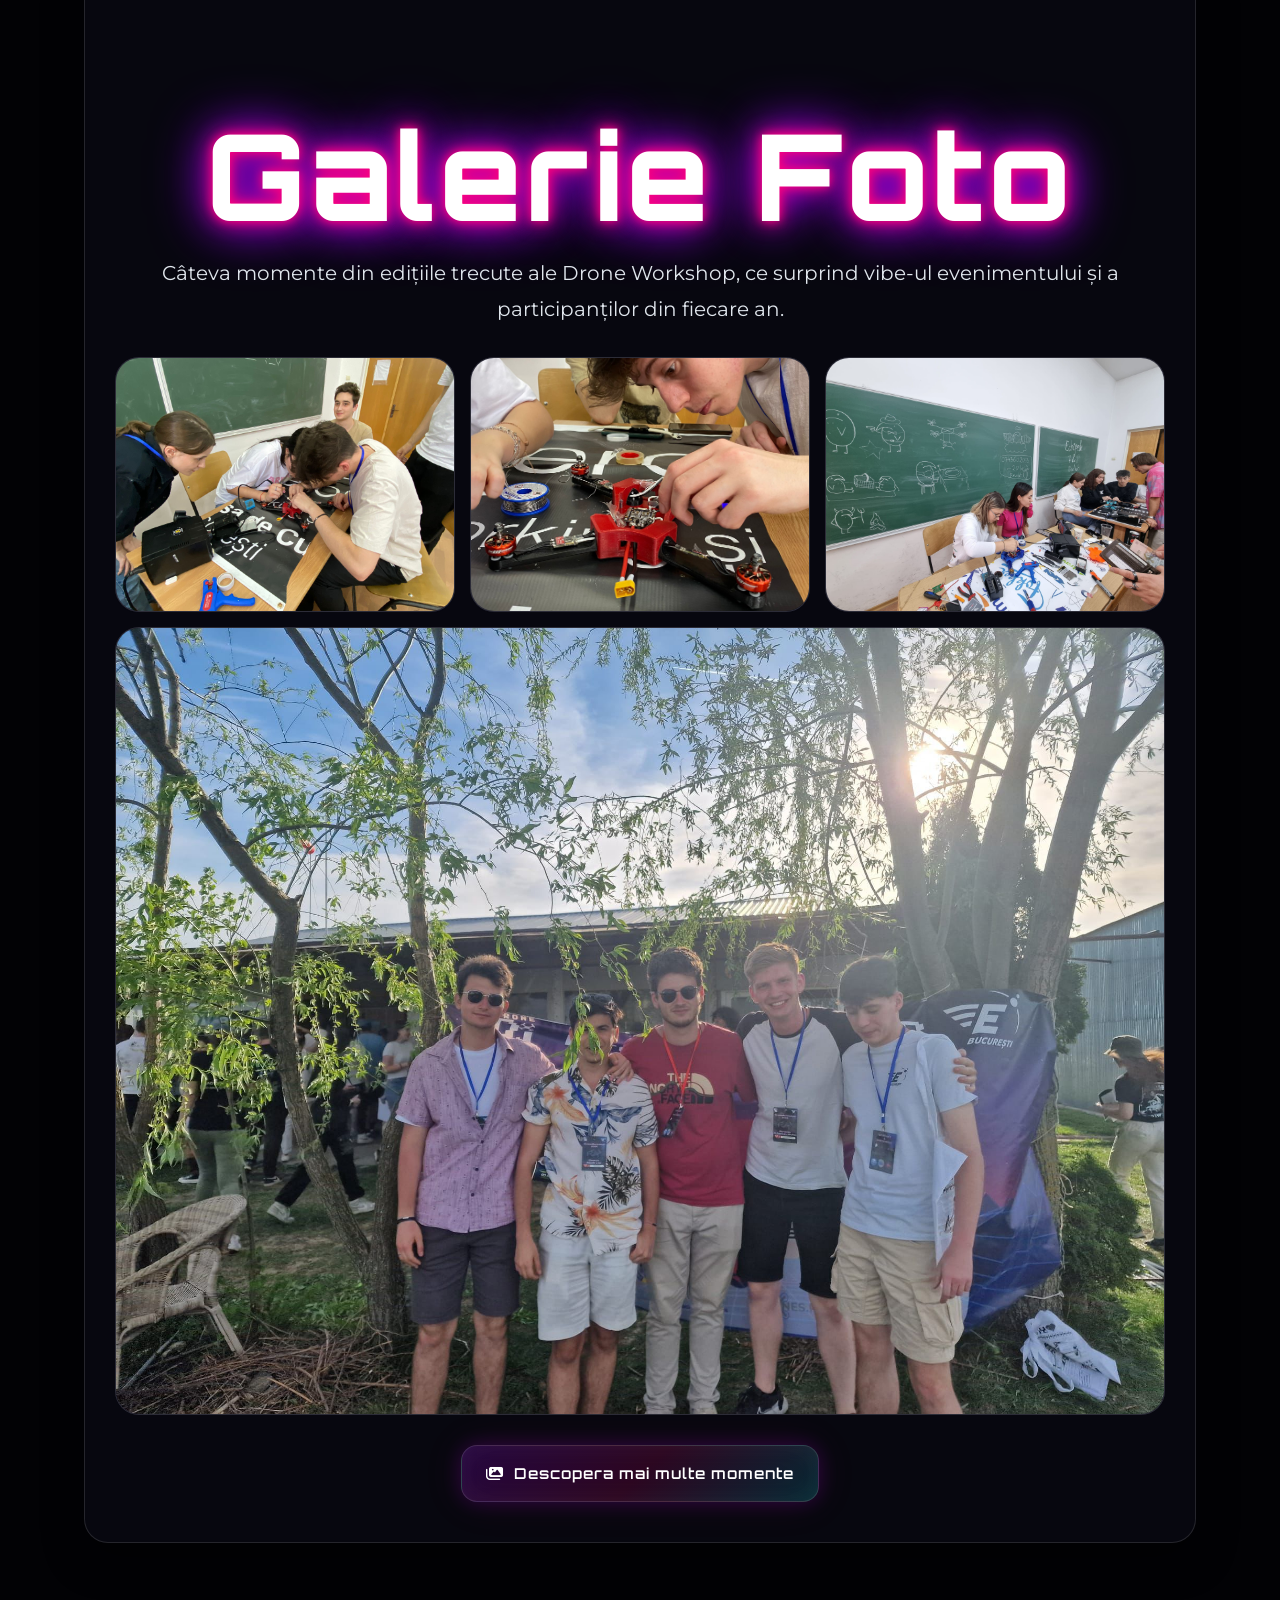
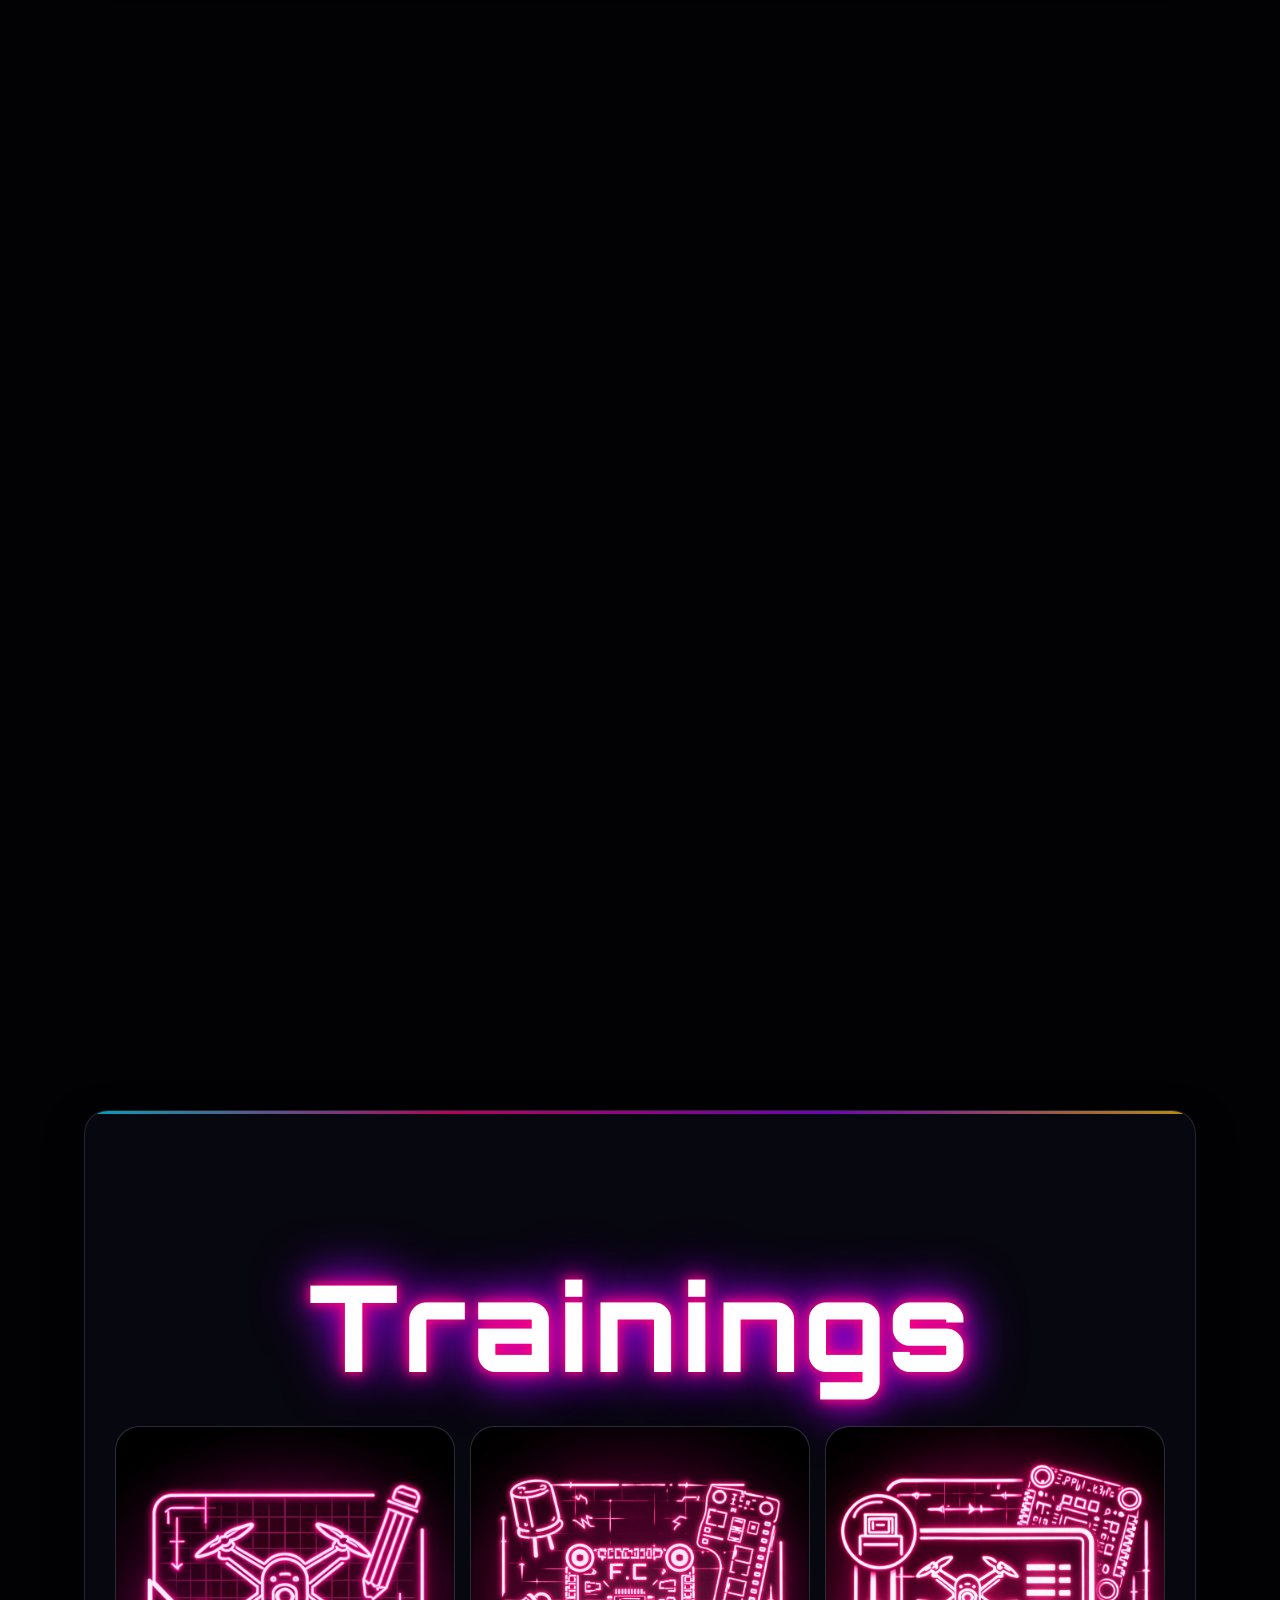
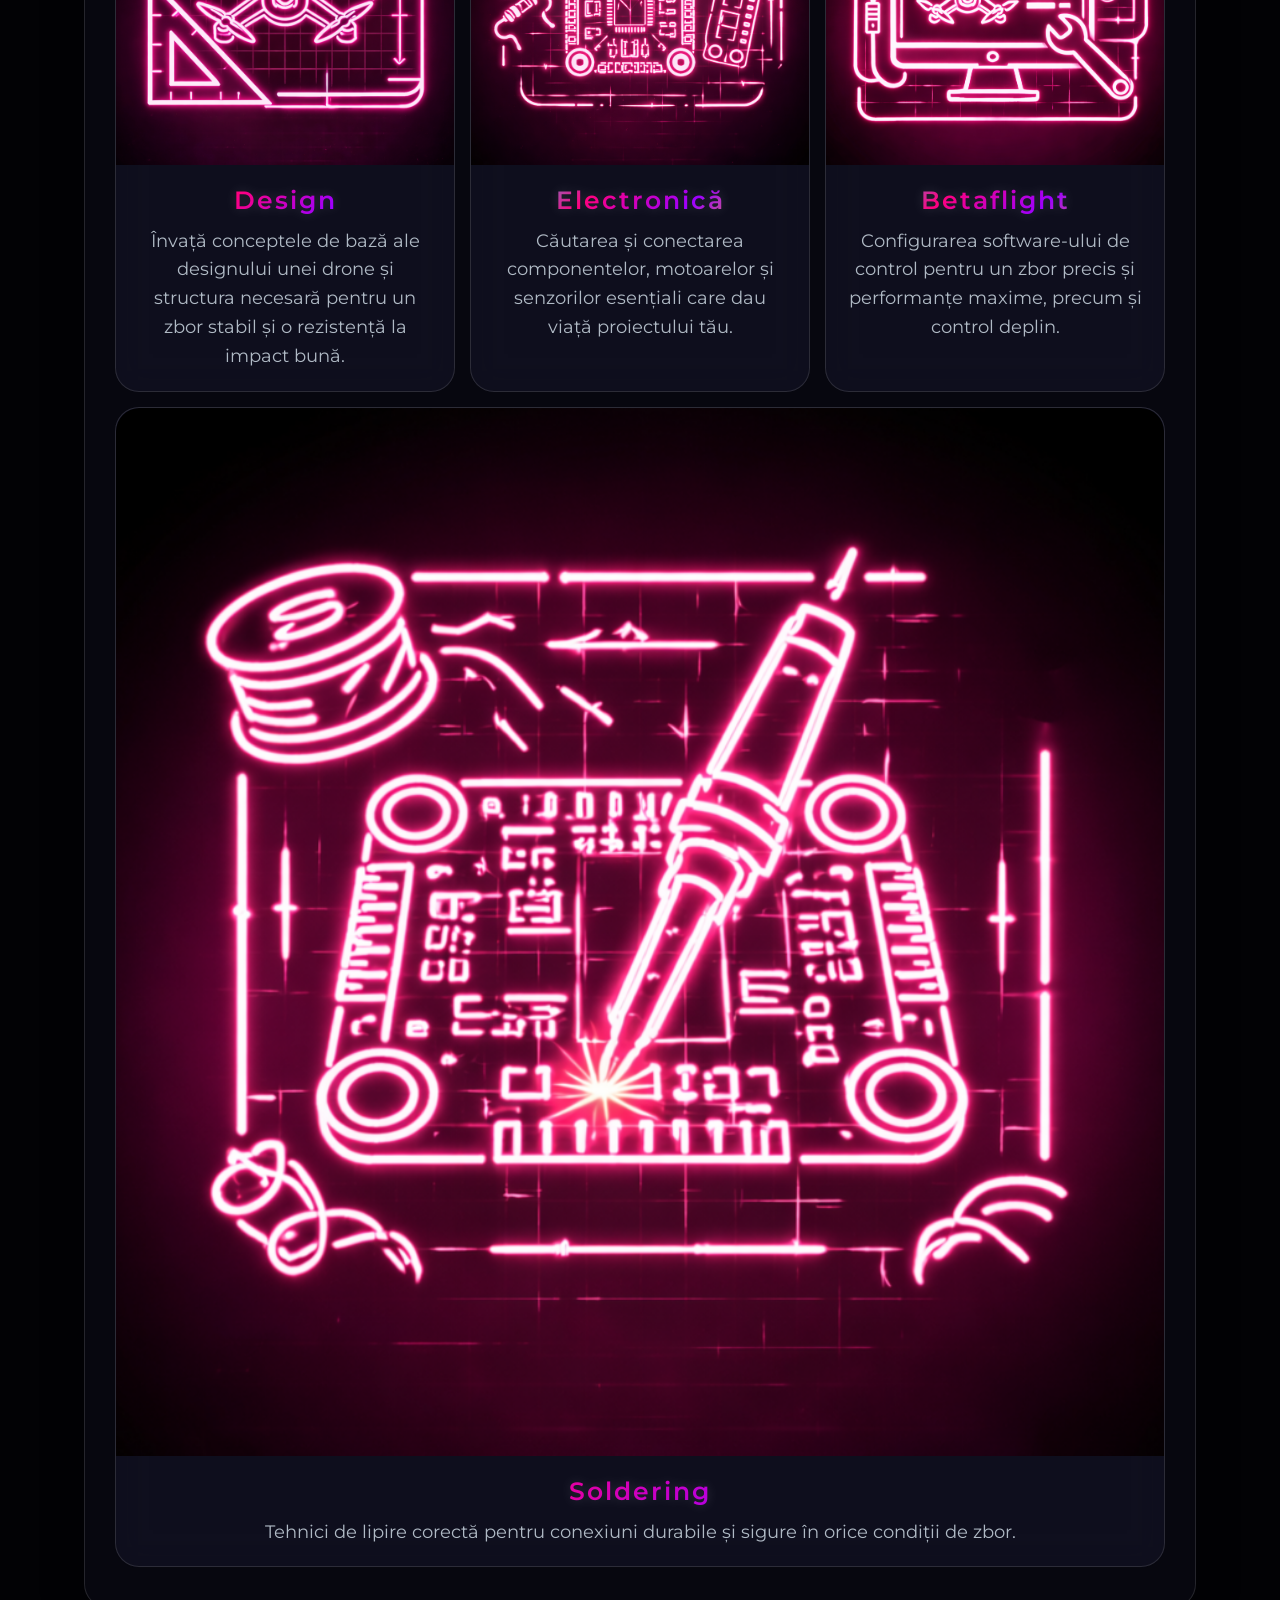
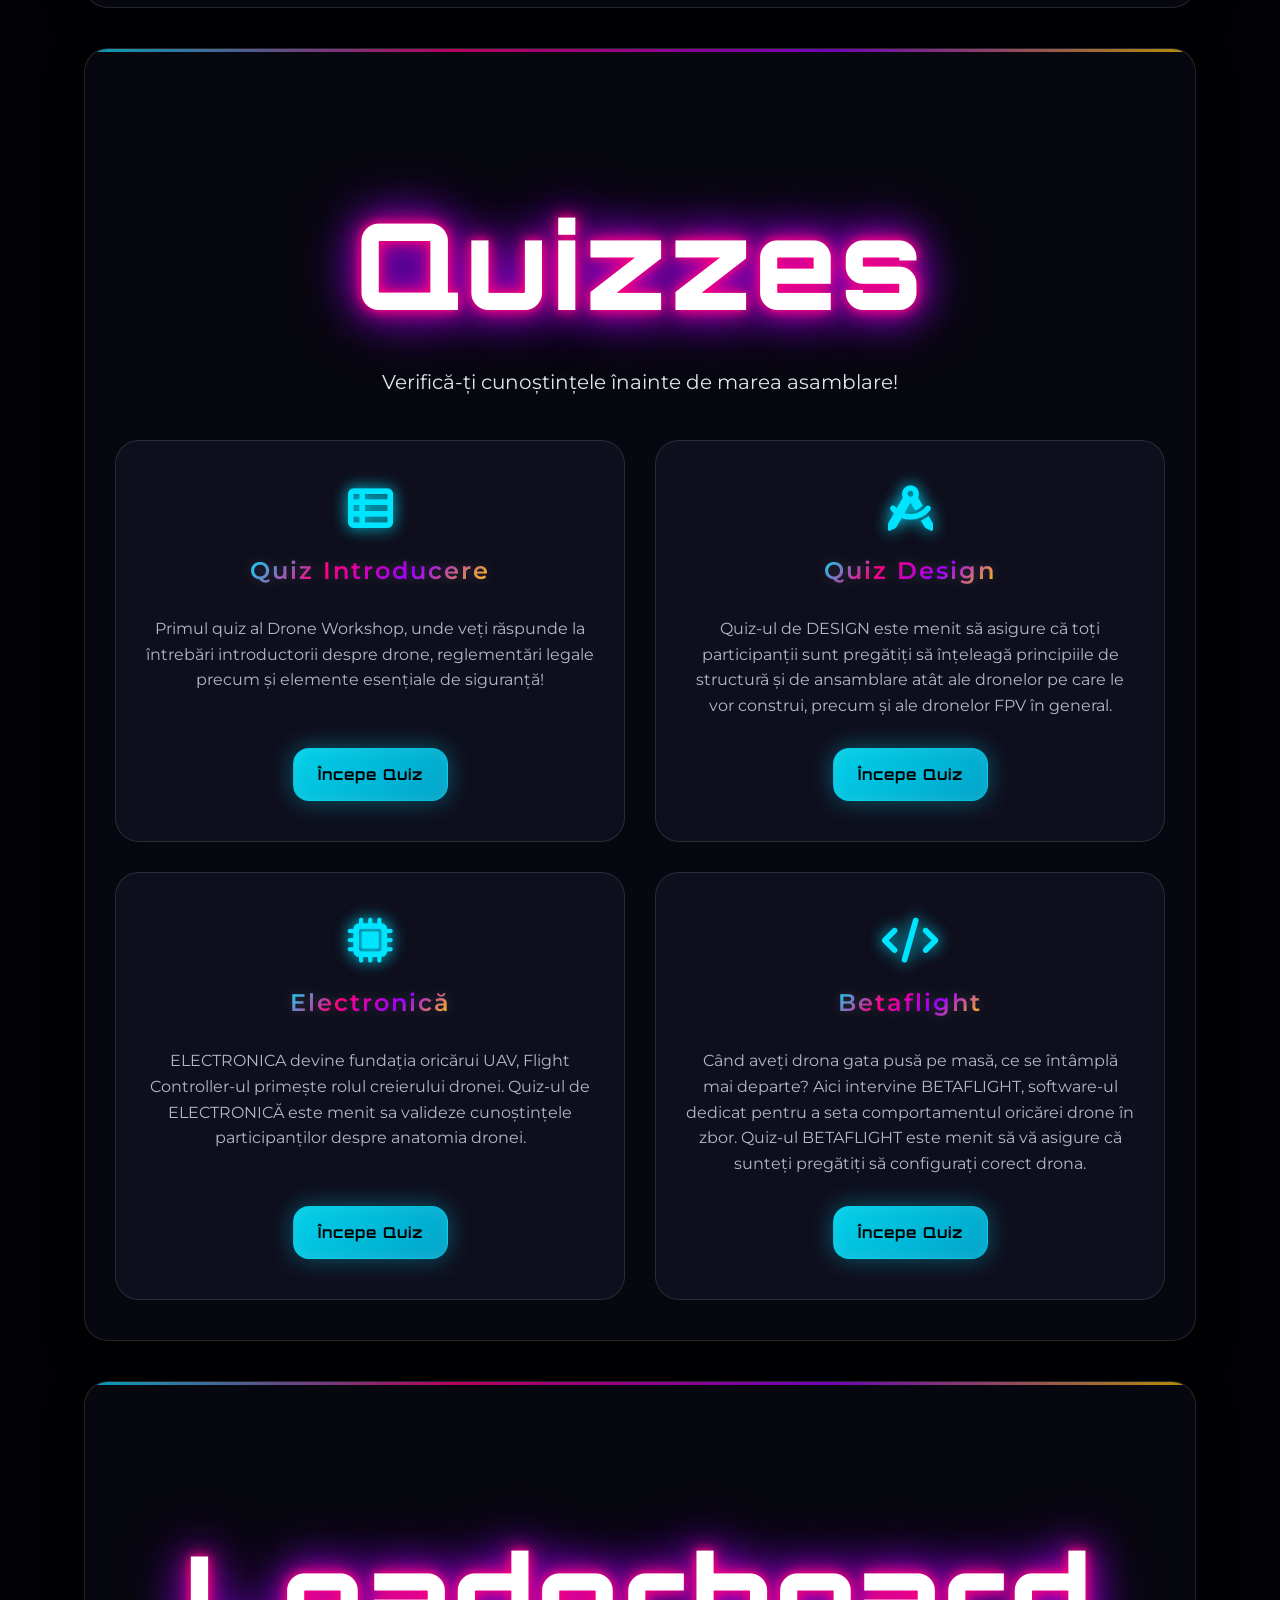
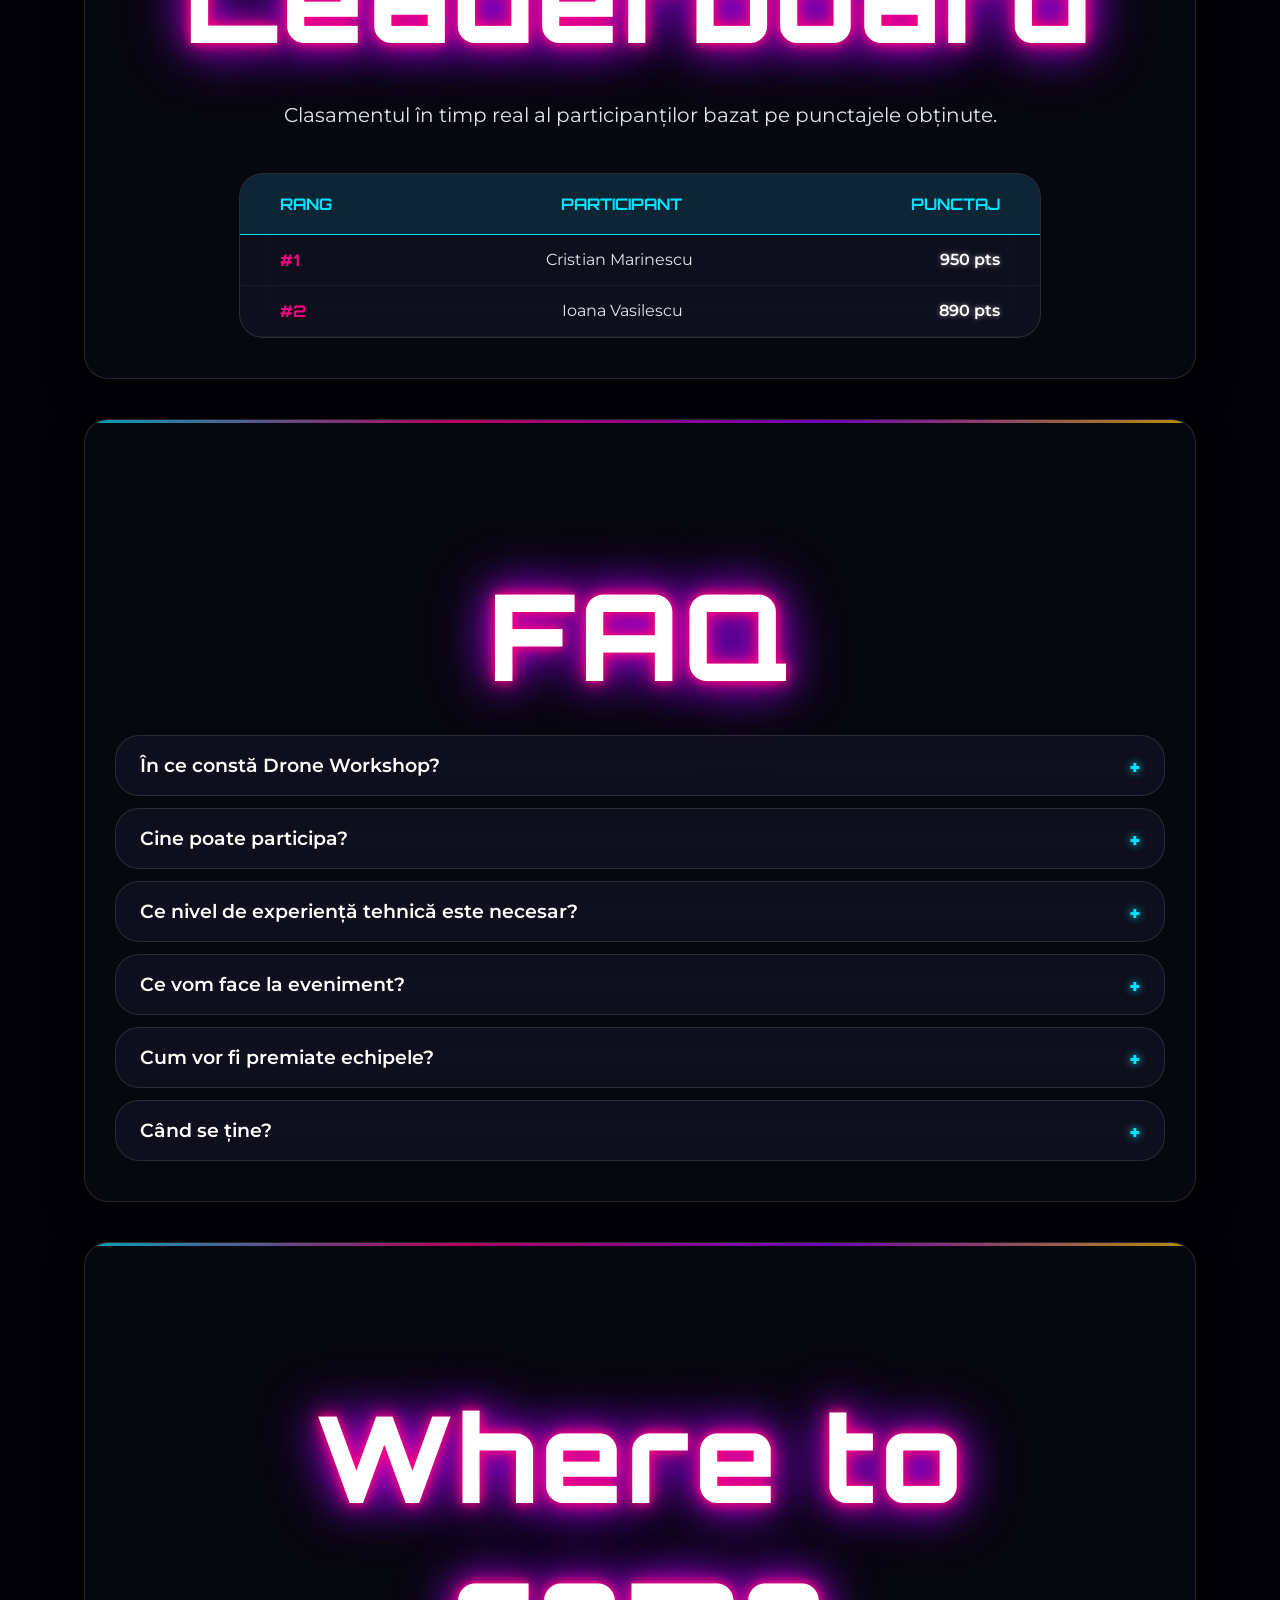
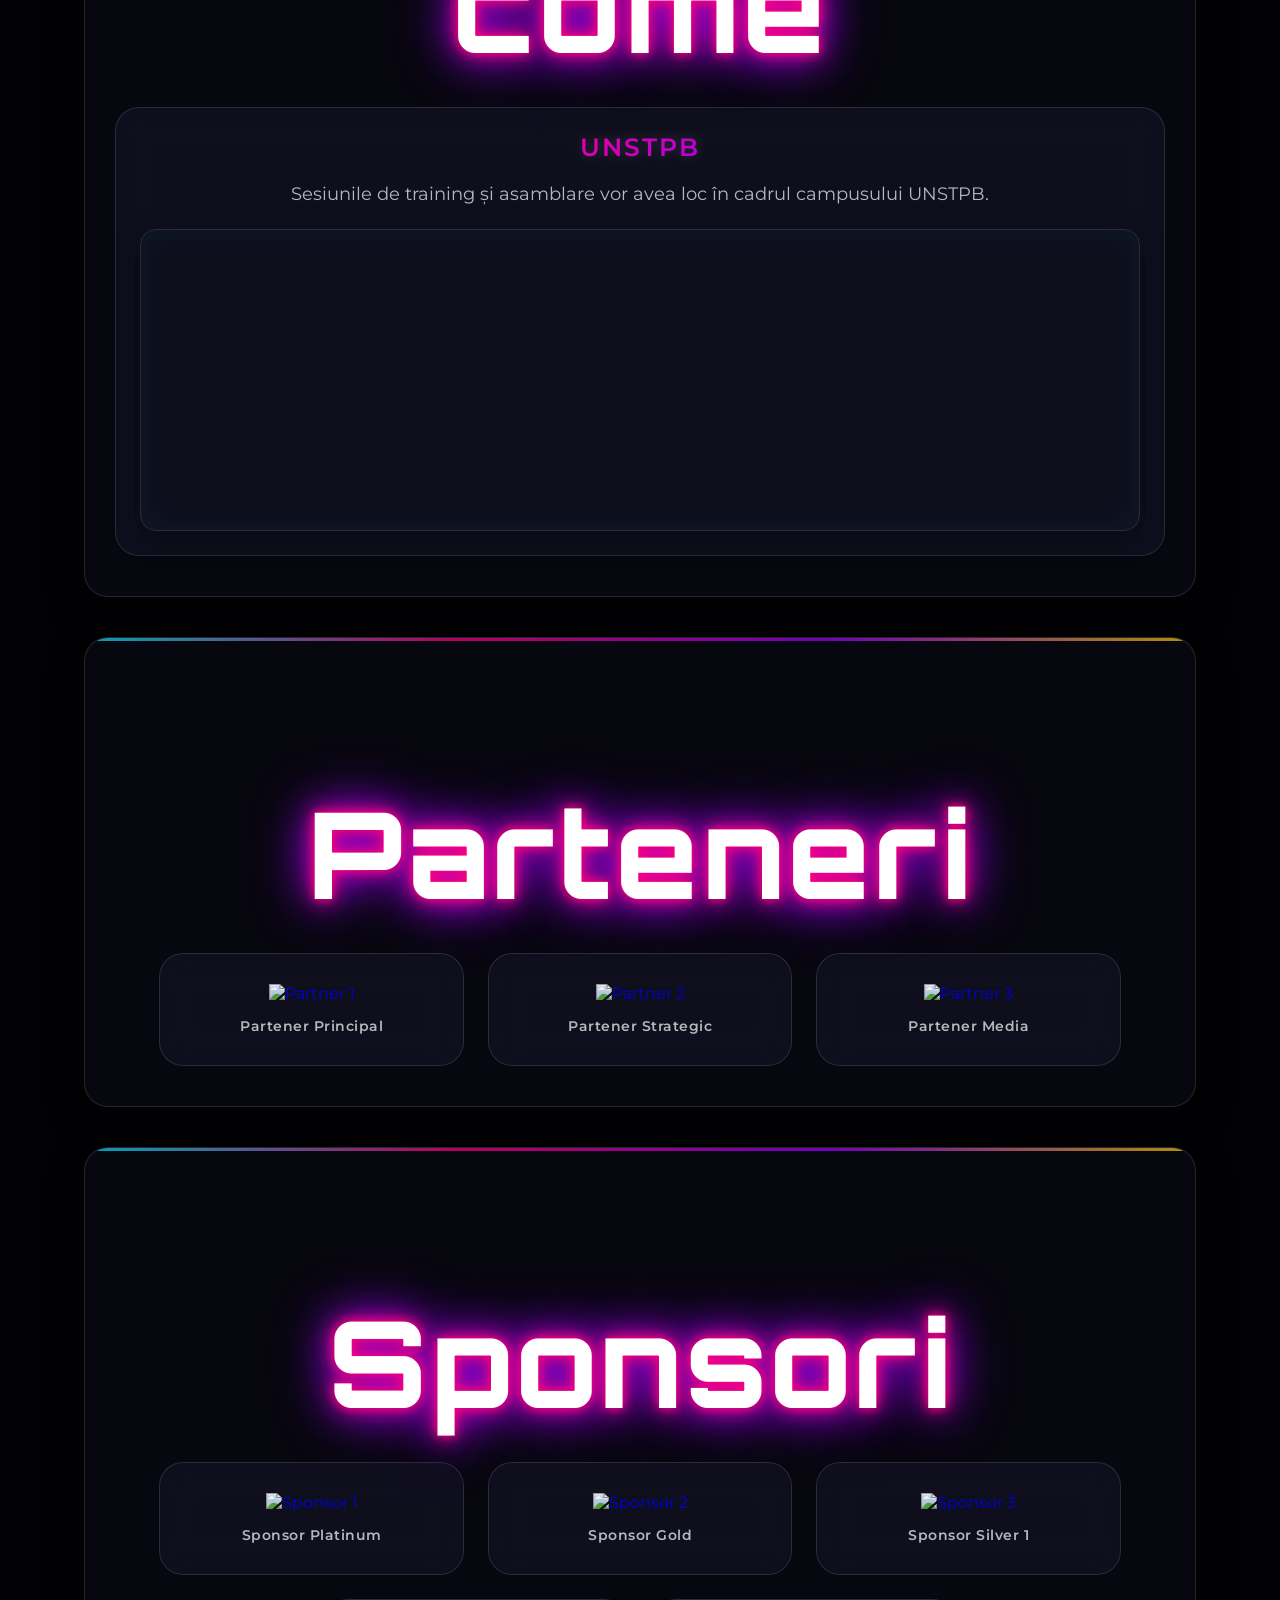
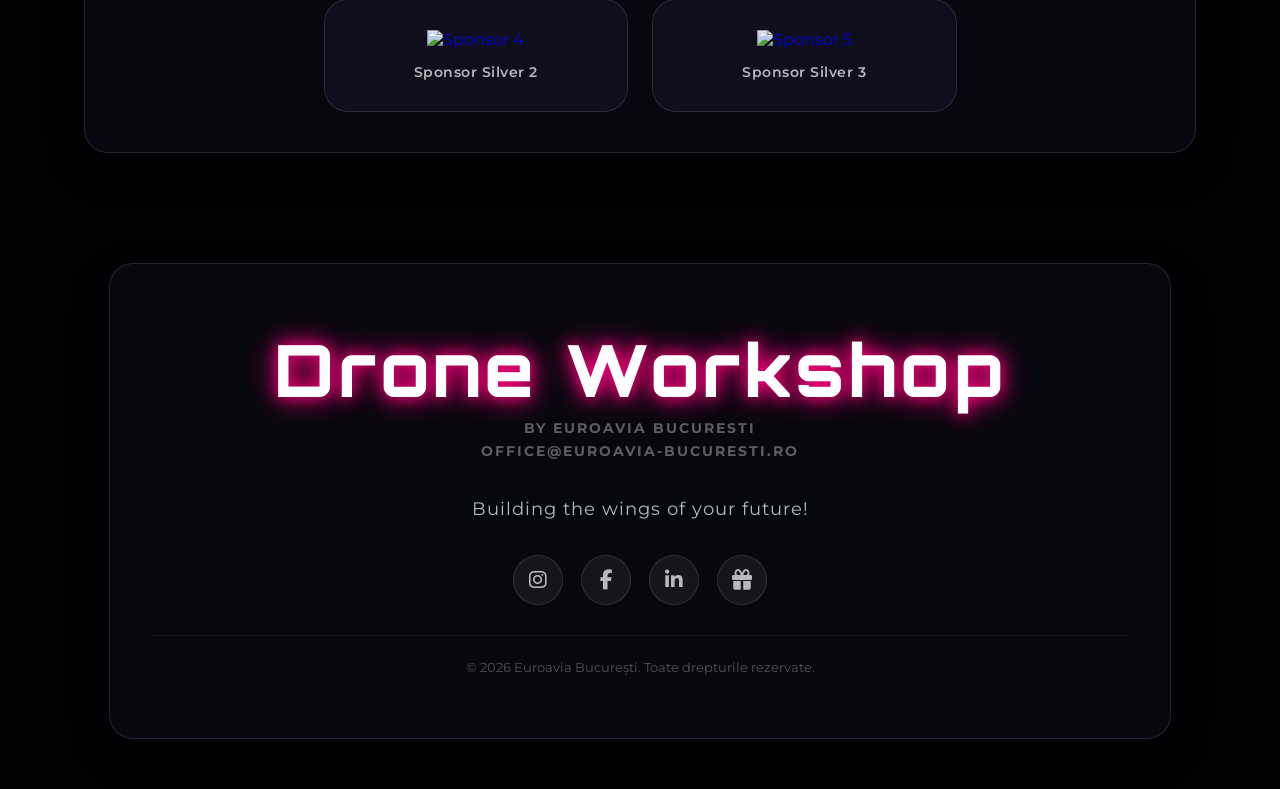
==== commit be951166: "Mici modificari, pregatiri pentru branch nou" ====
--- a/index.html
+++ b/index.html
@@ -35,7 +35,7 @@
 
             <nav class="nav-container nav-right">
                 <a href="#about" class="nav-btn">About</a>
-                <a href="/gallery" class="nav-btn">Galerie</a>
+                <a href="/schedule" class="nav-btn">Program</a>
                 <a href="#training" class="nav-btn">Trainings</a>
                 <a href="#faq" class="nav-btn">FAQ</a>
                 <a href="login.php" target="_blank" class="btn-login">Login</a>
--- a/stil.css
+++ b/stil.css
@@ -1759,4 +1759,317 @@
     .leaderboard-row span {
         font-size: 10px;
     }
+}
+
+/* =============================================
+   SCHEDULE PAGE SPECIFIC STYLES
+   ============================================= */
+
+.schedule-grid {
+    display: grid;
+    grid-template-columns: repeat(auto-fit, minmax(350px, 1fr));
+    gap: 25px;
+    margin-bottom: 60px;
+}
+
+.day-card {
+    padding: 30px;
+    text-align: left;
+    display: flex;
+    flex-direction: column;
+}
+
+.day-card.card-highlight {
+    border: 1px solid var(--neon-blue);
+    box-shadow: 0 0 20px rgba(0, 229, 255, 0.2);
+}
+
+.day-header {
+    margin-bottom: 25px;
+    border-bottom: 1px solid var(--glass-border);
+    padding-bottom: 15px;
+}
+
+.day-date {
+    font-family: 'Orbitron', sans-serif;
+    color: var(--neon-pink);
+    font-weight: 700;
+    font-size: 1.2rem;
+    display: block;
+    margin-bottom: 5px;
+}
+
+.day-location {
+    font-size: 0.95rem;
+    color: #fff;
+    font-family: 'Montserrat', sans-serif;
+    text-transform: uppercase;
+    letter-spacing: 1px;
+    margin: 0;
+}
+
+.day-location i {
+    color: var(--neon-blue);
+    margin-right: 8px;
+}
+
+.timeline {
+    display: flex;
+    flex-direction: column;
+    gap: 12px;
+}
+
+.time-row {
+    display: flex;
+    justify-content: space-between;
+    align-items: center;
+    padding: 10px 15px;
+    background: rgba(255, 255, 255, 0.03);
+    border-radius: var(--radius-sm);
+    font-size: 0.9rem;
+    border-left: 3px solid transparent;
+}
+
+.time-row span:first-child {
+    font-family: 'Orbitron', sans-serif;
+    font-weight: 400;
+    color: #b0bac5;
+    min-width: 110px;
+}
+
+.time-row span:last-child {
+    font-weight: 500;
+    text-align: right;
+}
+
+/* Row Highlights */
+.highlight-pink {
+    border-left-color: var(--neon-pink);
+    background: rgba(255, 0, 127, 0.05);
+}
+
+.highlight-pink span:last-child {
+    color: var(--neon-pink);
+}
+
+.highlight-blue {
+    border-left-color: var(--neon-blue);
+    background: rgba(0, 229, 255, 0.05);
+}
+
+.highlight-blue span:last-child {
+    color: var(--neon-blue);
+}
+
+.highlight-purple {
+    border-left-color: var(--neon-purple);
+    background: rgba(157, 0, 255, 0.05);
+}
+
+.highlight-purple span:last-child {
+    color: var(--neon-purple);
+}
+
+.highlight-gold {
+    border-left-color: var(--neon-gold);
+    background: rgba(255, 204, 0, 0.05);
+}
+
+.highlight-gold span:last-child {
+    color: var(--neon-gold);
+}
+
+.active-nav {
+    color: var(--neon-blue) !important;
+    text-shadow: 0 0 10px var(--neon-blue) !important;
+}
+
+@media (max-width: 500px) {
+    .schedule-grid {
+        grid-template-columns: 1fr;
+    }
+
+    .time-row {
+        flex-direction: column;
+        align-items: flex-start;
+        gap: 5px;
+    }
+
+    .time-row span:last-child {
+        text-align: left;
+    }
+}
+
+/* Schedule Content visibility */
+.schedule-content {
+    animation: fadeIn 0.4s ease-in-out;
+}
+
+@keyframes fadeIn {
+    from {
+        opacity: 0;
+        transform: translateY(10px);
+    }
+
+    to {
+        opacity: 1;
+        transform: translateY(0);
+    }
+}
+
+/* Ensure the day-card takes up full width when centered */
+#schedule-container {
+    display: flex;
+    justify-content: center;
+    width: 100%;
+}
+
+/* =============================================
+   SCHEDULE PAGE - HIGH VISIBILITY UPDATES
+   ============================================= */
+
+/* Main Container for the Day Card */
+.day-card.schedule-content {
+    width: 100%;
+    padding: 40px;
+    /* Increased padding */
+    margin: 0 auto;
+}
+
+/* Day Date (e.g., Vineri 27 Martie) */
+.day-date {
+    font-family: 'Orbitron', sans-serif;
+    color: var(--neon-pink);
+    font-weight: 700;
+    font-size: 1.8rem;
+    /* Bigger */
+    text-shadow: 0 0 15px rgba(255, 0, 127, 0.4);
+    display: block;
+    margin-bottom: 10px;
+}
+
+/* Location Text under the Date */
+.day-location {
+    font-size: 1.2rem;
+    /* Bigger */
+    color: #ffffff;
+    /* Brighter */
+    font-family: 'Montserrat', sans-serif;
+    text-transform: uppercase;
+    letter-spacing: 2px;
+    margin: 0;
+    opacity: 0.9;
+}
+
+/* Timeline Row Layout */
+.time-row {
+    display: flex;
+    justify-content: space-between;
+    align-items: center;
+    padding: 18px 25px;
+    /* More breathing room */
+    background: rgba(255, 255, 255, 0.07);
+    /* Slightly lighter background */
+    border-radius: var(--radius-md);
+    font-size: 1.2rem;
+    /* Much bigger text */
+    border-left: 5px solid transparent;
+    /* Thicker accent line */
+    margin-bottom: 5px;
+    transition: var(--transition);
+}
+
+/* The Time Column */
+.time-row span:first-child {
+    font-family: 'Orbitron', sans-serif;
+    font-weight: 700;
+    color: #ffffff;
+    /* Switched from gray to white */
+    min-width: 160px;
+    letter-spacing: 1px;
+}
+
+/* The Activity Column */
+.time-row span:last-child {
+    font-weight: 600;
+    color: #ffffff;
+    /* Pure white for maximum contrast */
+    text-align: right;
+    text-shadow: 0 0 5px rgba(255, 255, 255, 0.2);
+}
+
+/* Hover effect to make rows "pop" */
+.time-row:hover {
+    background: rgba(255, 255, 255, 0.12);
+    transform: translateX(5px);
+}
+
+/* --- LIGHTER TONE HIGHLIGHTS --- */
+/* We use more vibrant versions of your theme colors */
+
+.highlight-pink {
+    border-left-color: var(--neon-pink);
+    background: rgba(255, 0, 127, 0.15);
+}
+
+.highlight-pink span:last-child {
+    color: #ff80bf;
+    /* Lighter pink */
+    text-shadow: 0 0 10px rgba(255, 0, 127, 0.5);
+}
+
+.highlight-blue {
+    border-left-color: var(--neon-blue);
+    background: rgba(0, 229, 255, 0.15);
+}
+
+.highlight-blue span:last-child {
+    color: #80f2ff;
+    /* Lighter blue */
+    text-shadow: 0 0 10px rgba(0, 229, 255, 0.5);
+}
+
+.highlight-purple {
+    border-left-color: var(--neon-purple);
+    background: rgba(157, 0, 255, 0.15);
+}
+
+.highlight-purple span:last-child {
+    color: #ce80ff;
+    /* Lighter purple */
+    text-shadow: 0 0 10px rgba(157, 0, 255, 0.5);
+}
+
+.highlight-gold {
+    border-left-color: var(--neon-gold);
+    background: rgba(255, 204, 0, 0.15);
+}
+
+.highlight-gold span:last-child {
+    color: #ffe680;
+    /* Lighter gold */
+    text-shadow: 0 0 10px rgba(255, 204, 0, 0.5);
+}
+
+/* Mobile Adjustments for Big Text */
+@media (max-width: 600px) {
+    .day-card.schedule-content {
+        padding: 20px 15px;
+    }
+
+    .time-row {
+        flex-direction: column;
+        align-items: flex-start;
+        padding: 15px;
+        font-size: 1.1rem;
+    }
+
+    .time-row span:last-child {
+        text-align: left;
+        margin-top: 5px;
+    }
+
+    .day-date {
+        font-size: 1.4rem;
+    }
 }
